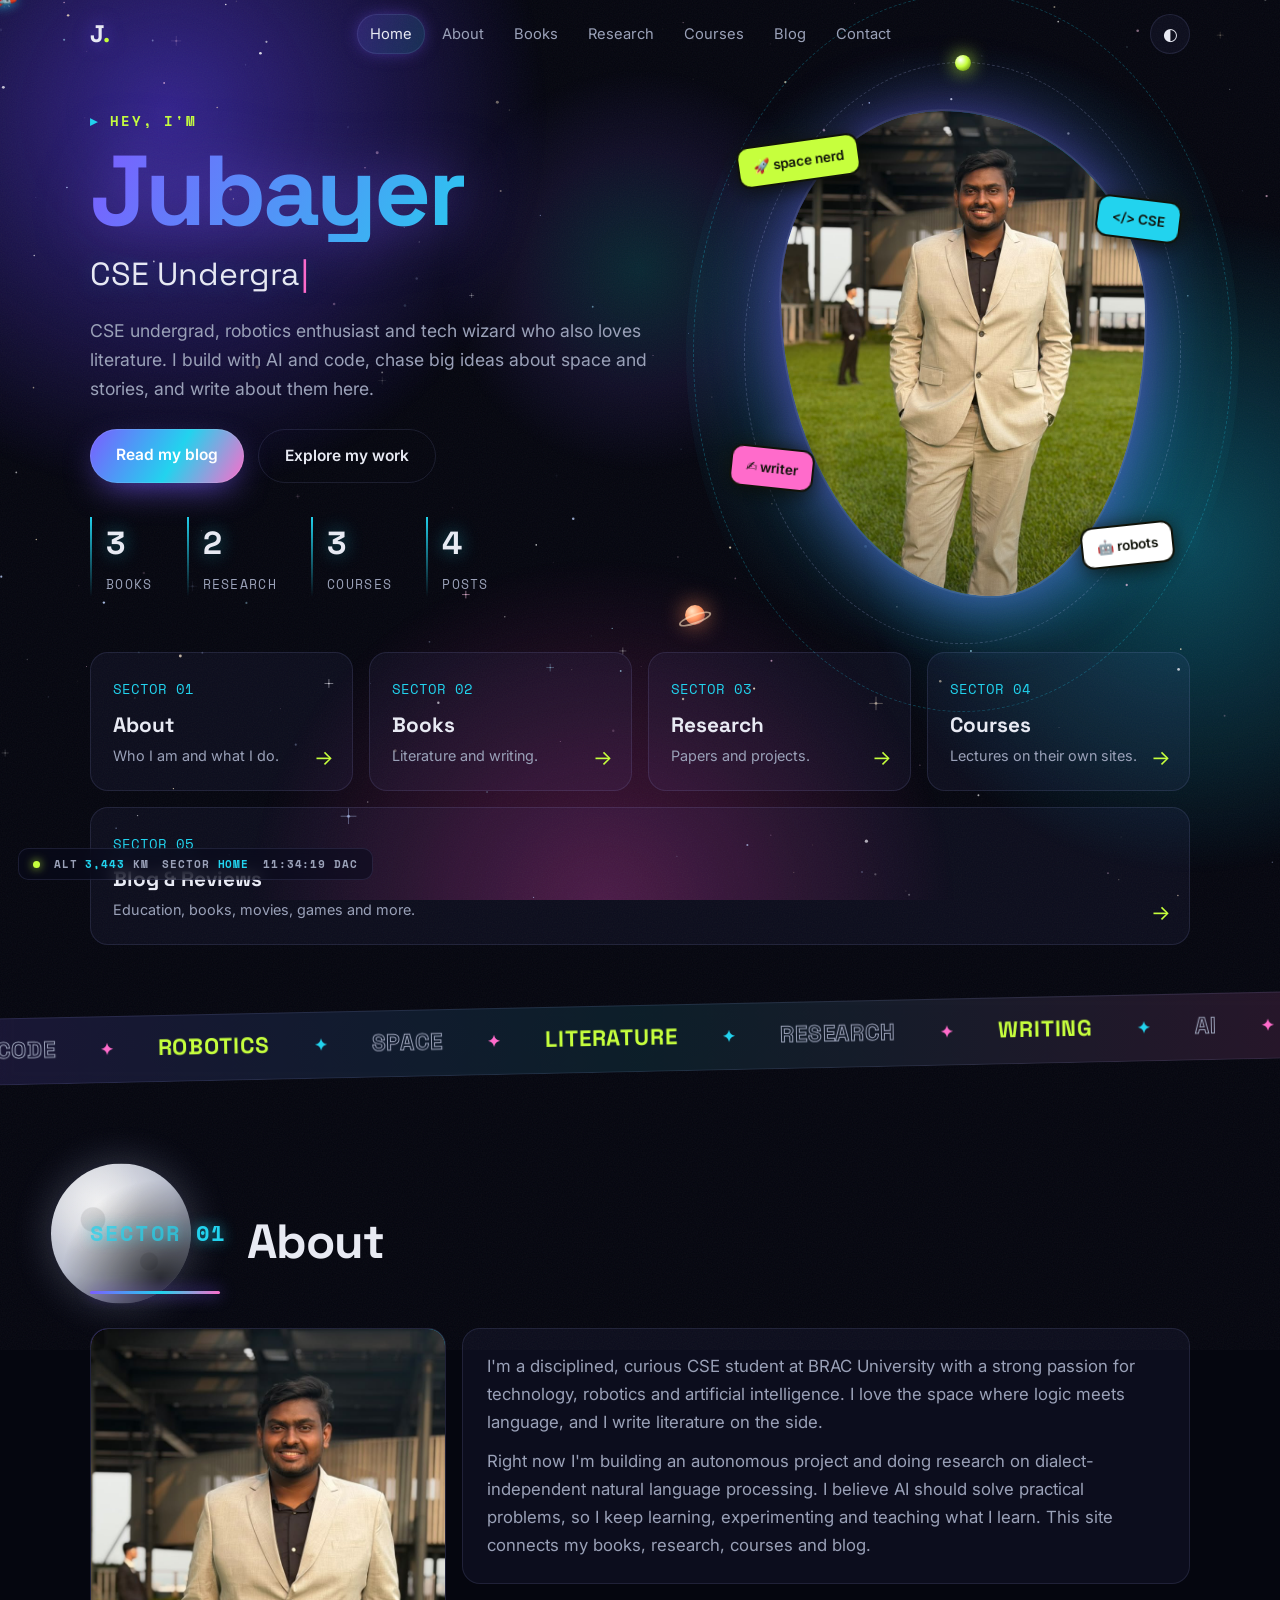
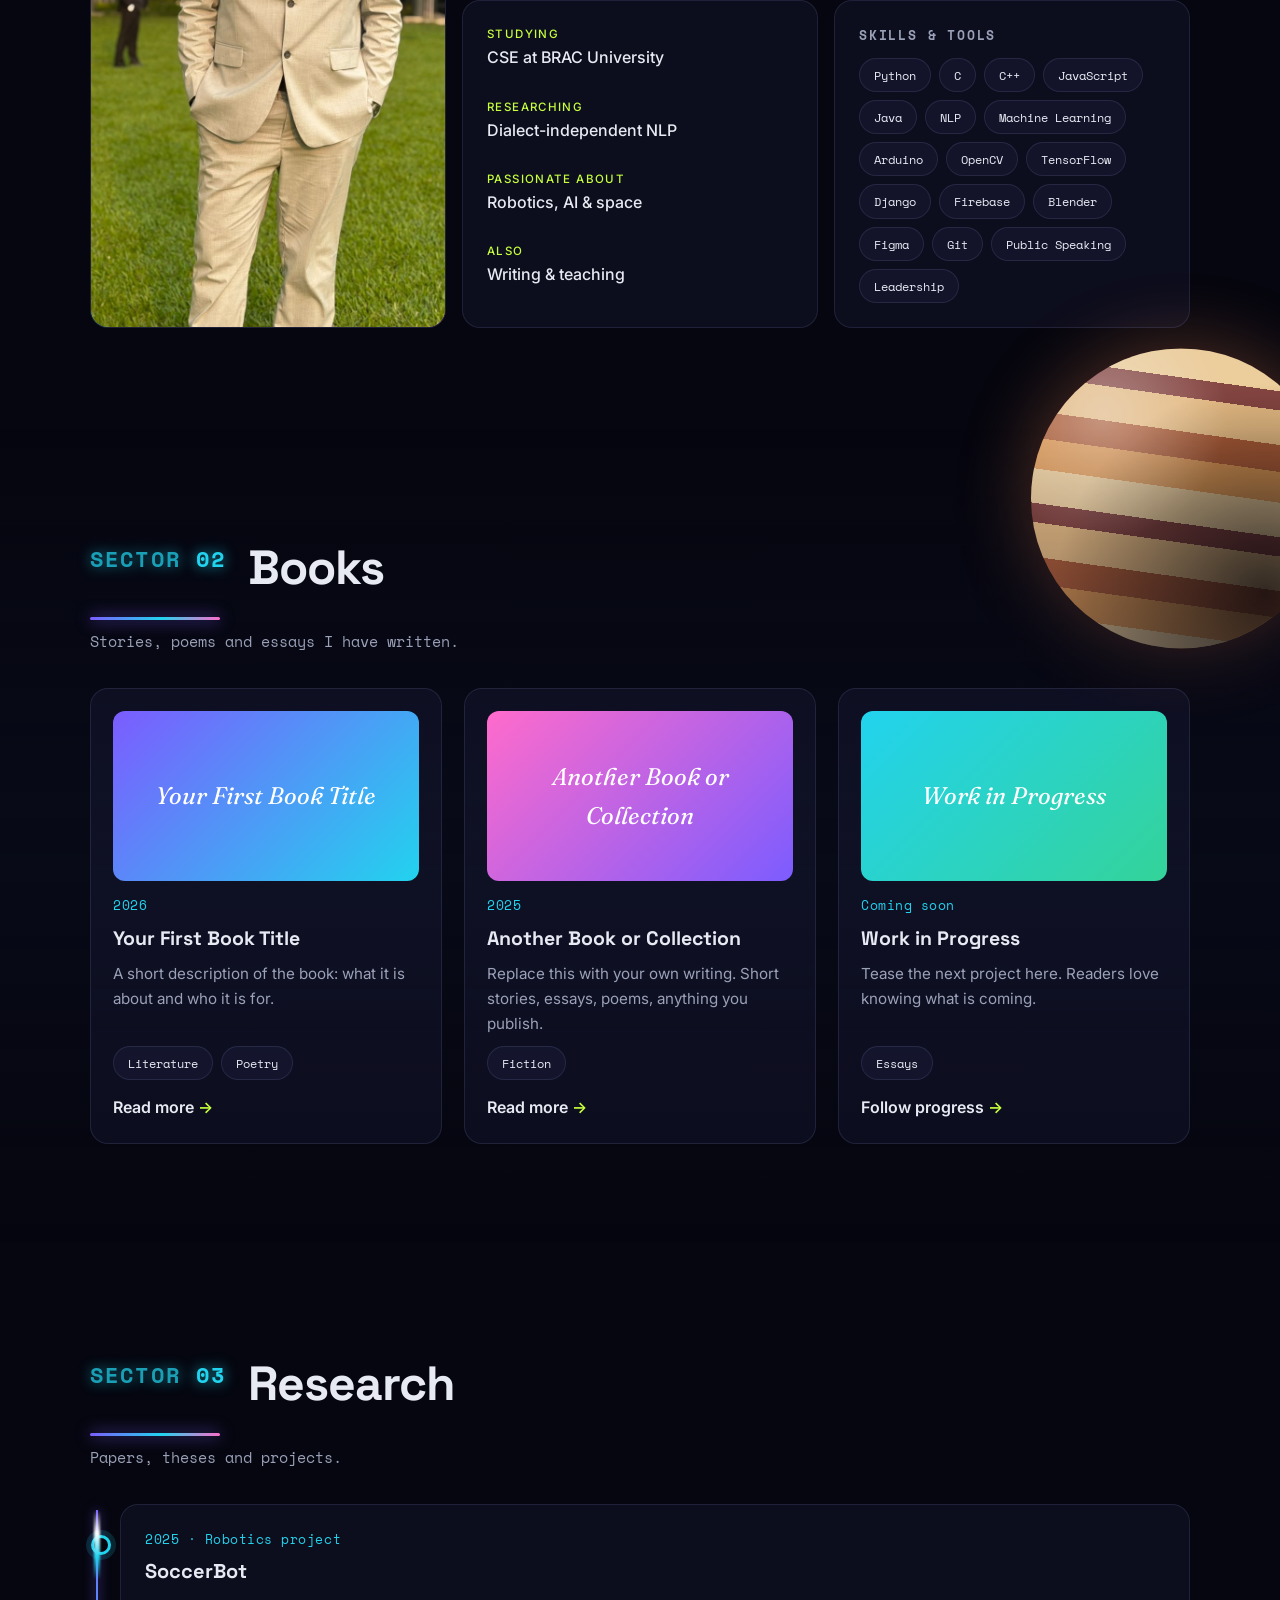
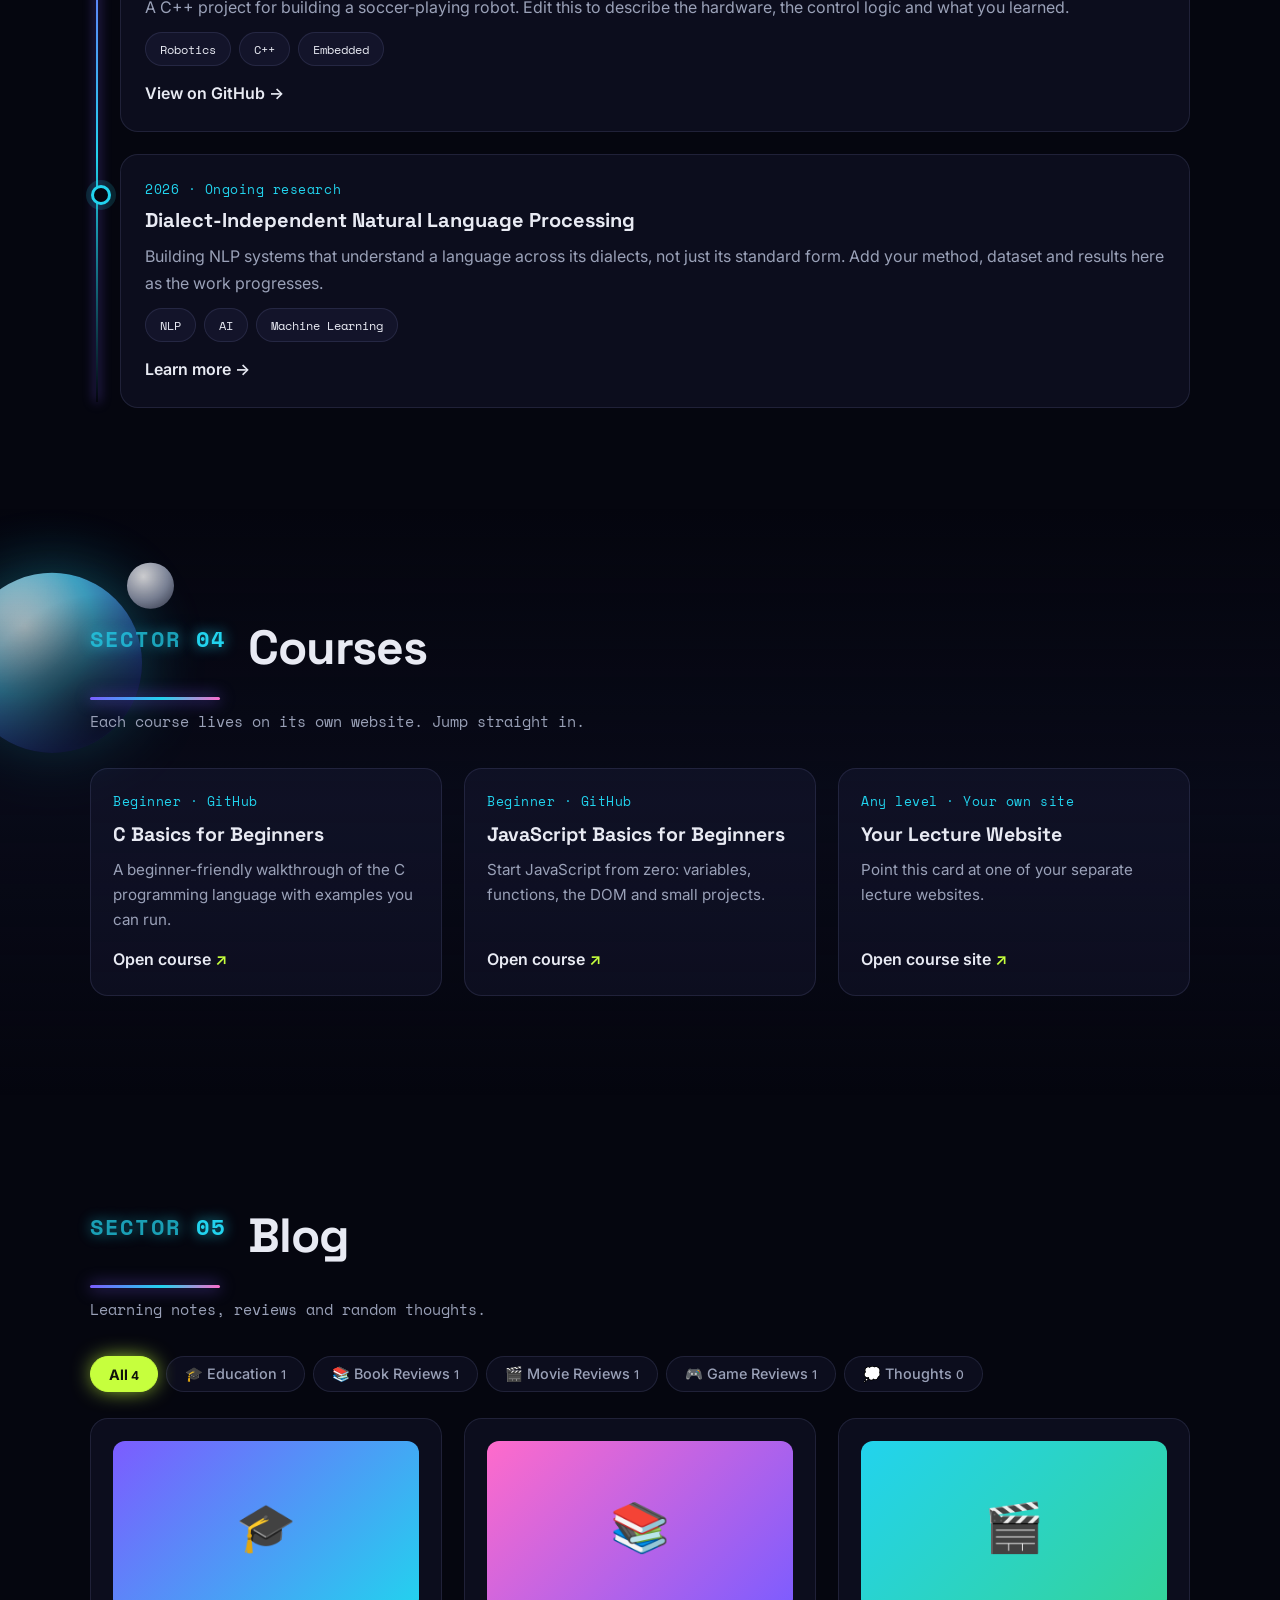
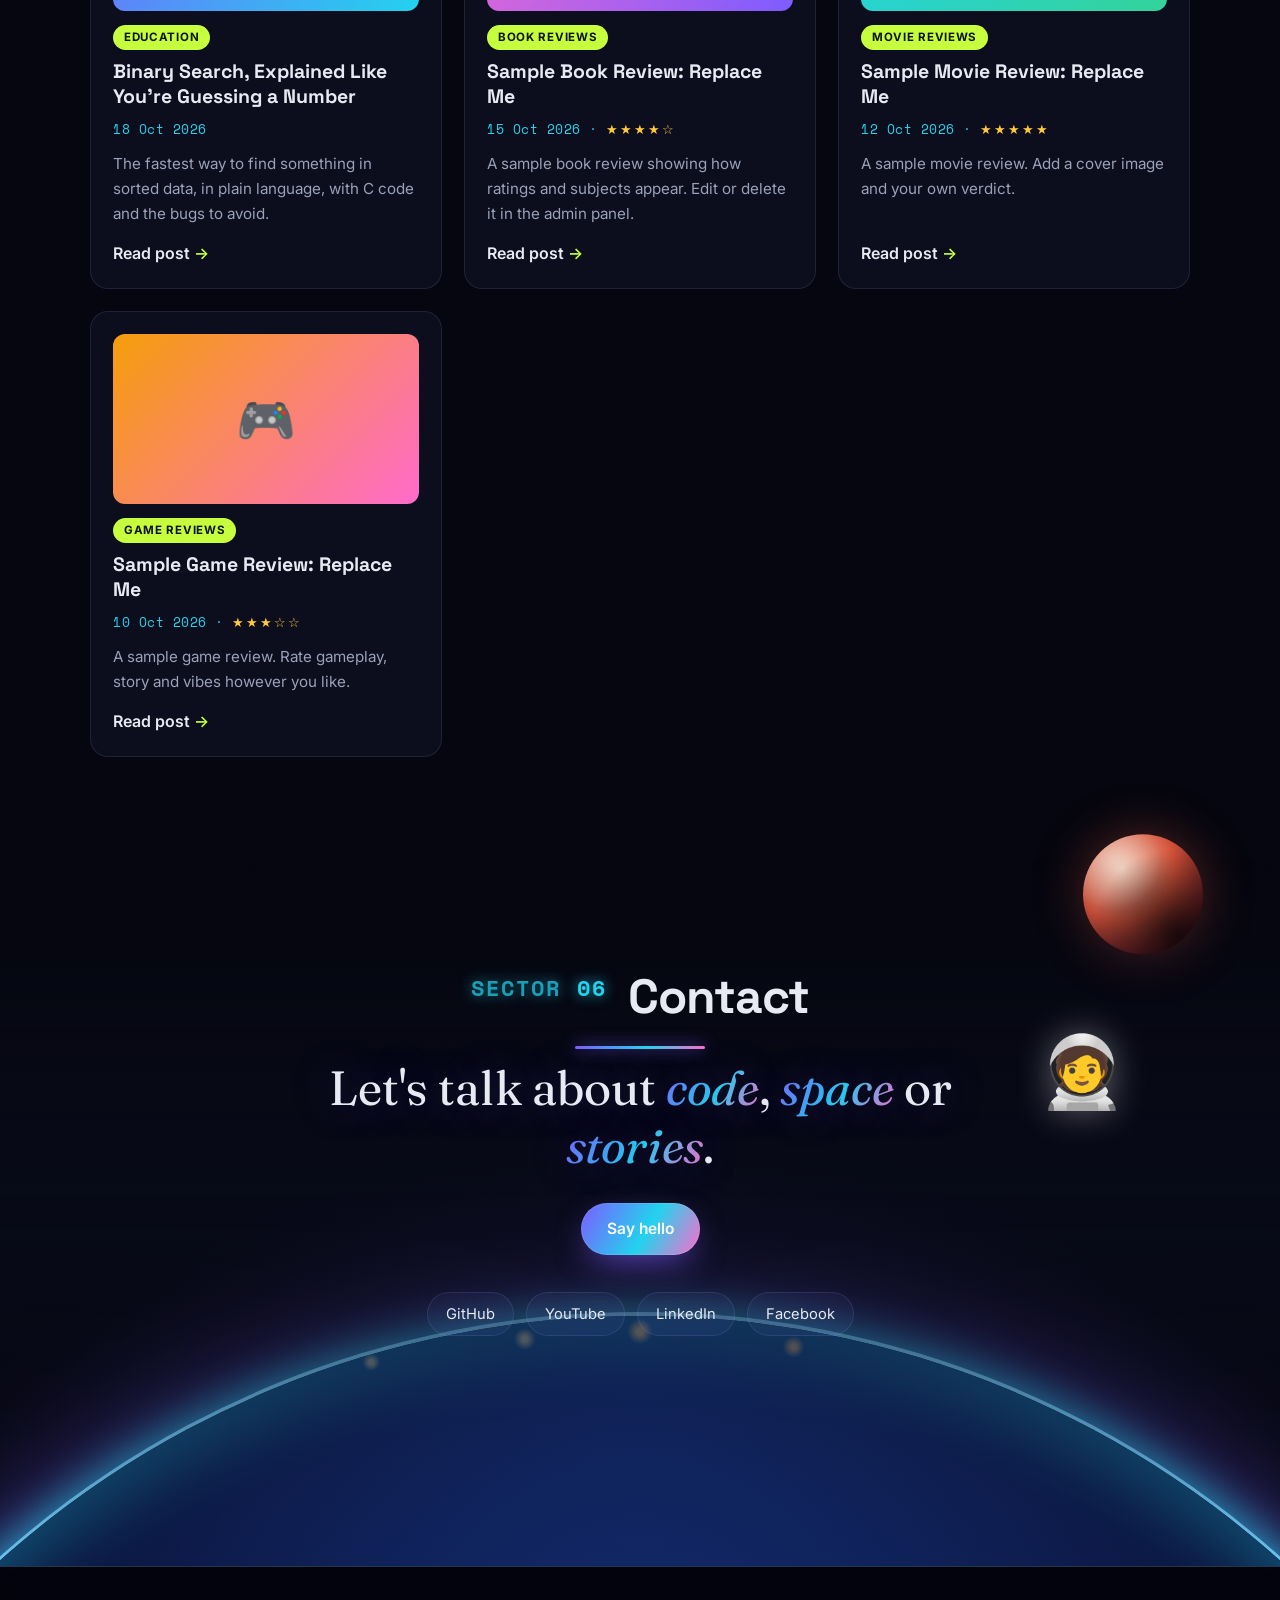
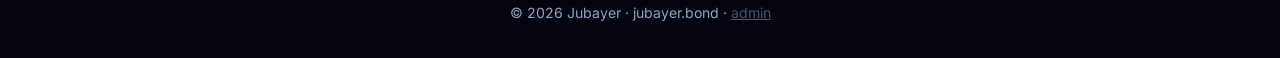
==== index.html @ f1ee96b0 "Add files via upload" ====
<!doctype html>
<html lang="en">
<head>
  <meta charset="utf-8" />
  <meta name="viewport" content="width=device-width, initial-scale=1" />
  <title>Jubayer — CSE Student, Writer & Space Dreamer</title>
  <meta name="description" content="Portfolio of Jubayer — CSE student, robotics tinkerer and writer. Books, research, courses and a blog." />
  <link rel="canonical" href="https://jubayer.bond/" />
  <link rel="icon" href="favicon.svg" type="image/svg+xml" />
  <meta property="og:type" content="website" />
  <meta property="og:url" content="https://jubayer.bond/" />
  <meta property="og:title" content="Jubayer — CSE Student, Writer &amp; Space Dreamer" />
  <meta property="og:description" content="Portfolio of Jubayer — CSE student, robotics tinkerer and writer. Books, research, courses and a blog." />
  <meta property="og:image" content="https://jubayer.bond/assets/me.jpg" />
  <meta name="twitter:card" content="summary_large_image" />
  <meta name="theme-color" content="#05060f" />
  <link rel="preconnect" href="https://fonts.googleapis.com" />
  <link rel="preconnect" href="https://fonts.gstatic.com" crossorigin />
  <link href="https://fonts.googleapis.com/css2?family=Inter:wght@400;500;600&family=Space+Grotesk:wght@500;700&family=Fraunces:ital,wght@0,600;1,400&family=Space+Mono:wght@400;700&display=swap" rel="stylesheet" />
  <link rel="stylesheet" href="style.css" />
  <link rel="stylesheet" href="space.css" />
</head>
<body>
  <div class="nebula" aria-hidden="true"><i class="n1"></i><i class="n2"></i><i class="n3"></i></div>
  <canvas id="space" aria-hidden="true"></canvas>
  <canvas id="fx" aria-hidden="true"></canvas>
  <div class="grain" aria-hidden="true"></div>
  <div class="glow" id="glow" aria-hidden="true"></div>
  <div class="ring" id="ring" aria-hidden="true"></div>
  <div class="progress" id="progress" aria-hidden="true"></div>

  <header class="nav" id="nav">
    <a class="brand" href="#home" id="brand">J<span>.</span></a>
    <nav id="menu" aria-label="Main">
      <a href="#home" data-link>Home</a>
      <a href="#about" data-link>About</a>
      <a href="#books" data-link>Books</a>
      <a href="#research" data-link>Research</a>
      <a href="#courses" data-link>Courses</a>
      <a href="#blog" data-link>Blog</a>
      <a href="#contact" data-link>Contact</a>
    </nav>
    <div class="nav-actions">
      <button id="theme" class="icon-btn mag" aria-label="Toggle theme" title="Toggle theme">◐</button>
      <button id="burger" class="icon-btn burger" aria-label="Open menu" aria-expanded="false">☰</button>
    </div>
  </header>

  <main>
    <!-- HOME -->
    <section id="home" class="hero">
      <div class="wrap hero-grid">
        <div class="hero-text">
          <p class="eyebrow reveal">hey, I'm</p>
          <h1 class="reveal"><span id="heroName" class="grad" data-scr>Jubayer</span></h1>
          <p class="role reveal"><span id="typed"></span><span class="caret">|</span></p>
          <p class="lead reveal" id="heroIntro"></p>
          <div class="cta reveal">
            <a class="btn primary mag" href="#blog">Read my blog</a>
            <a class="btn ghost mag" href="#books">Explore my work</a>
          </div>
          <div class="stats reveal" id="stats"></div>
        </div>
        <div class="hero-art reveal" id="heroArt">
          <div class="portrait" id="portrait"></div>
          <i class="orbit o1"><i></i></i>
          <i class="orbit o2"><i></i></i>
          <span class="sticker s1" data-depth="26">🚀 space nerd</span>
          <span class="sticker s2" data-depth="-18">&lt;/&gt; CSE</span>
          <span class="sticker s3" data-depth="32">✍️ writer</span>
          <span class="sticker s4" data-depth="-24">🤖 robots</span>
        </div>
      </div>
      <div class="wrap explore">
        <a class="tile reveal" href="#about"><span class="tile-ic">01</span><h3 data-scr>About</h3><p>Who I am and what I do.</p><i>→</i></a>
        <a class="tile reveal" href="#books"><span class="tile-ic">02</span><h3 data-scr>Books</h3><p>Literature and writing.</p><i>→</i></a>
        <a class="tile reveal" href="#research"><span class="tile-ic">03</span><h3 data-scr>Research</h3><p>Papers and projects.</p><i>→</i></a>
        <a class="tile reveal" href="#courses"><span class="tile-ic">04</span><h3 data-scr>Courses</h3><p>Lectures on their own sites.</p><i>→</i></a>
        <a class="tile reveal wide" href="#blog"><span class="tile-ic">05</span><h3 data-scr>Blog &amp; Reviews</h3><p>Education, books, movies, games and more.</p><i>→</i></a>
      </div>
    </section>

    <div class="ticker" aria-hidden="true"><div class="track" id="track"></div></div>

    <!-- ABOUT -->
    <section id="about" class="section">
      <div class="wrap">
        <h2 class="title reveal"><span>01</span> <b data-scr>About</b></h2>
        <div class="bento">
          <div class="b-photo reveal"><div class="avatar" id="avatar"></div></div>
          <div class="b-bio reveal" id="aboutText"></div>
          <ul class="b-facts reveal" id="facts"></ul>
          <div class="b-skills reveal">
            <h4 class="sub">Skills &amp; tools</h4>
            <div class="chips" id="skills"></div>
          </div>
        </div>
      </div>
    </section>

    <!-- BOOKS -->
    <section id="books" class="section alt">
      <div class="wrap">
        <h2 class="title reveal"><span>02</span> <b data-scr>Books</b></h2>
        <p class="section-lead reveal">Stories, poems and essays I have written.</p>
        <div class="cards" id="booksGrid"></div>
      </div>
    </section>

    <!-- RESEARCH -->
    <section id="research" class="section">
      <div class="wrap">
        <h2 class="title reveal"><span>03</span> <b data-scr>Research</b></h2>
        <p class="section-lead reveal">Papers, theses and projects.</p>
        <div class="timeline" id="researchList"></div>
      </div>
    </section>

    <!-- COURSES -->
    <section id="courses" class="section alt">
      <div class="wrap">
        <h2 class="title reveal"><span>04</span> <b data-scr>Courses</b></h2>
        <p class="section-lead reveal">Each course lives on its own website. Jump straight in.</p>
        <div class="cards" id="coursesGrid"></div>
      </div>
    </section>

    <!-- BLOG -->
    <section id="blog" class="section">
      <div class="wrap">
        <h2 class="title reveal"><span>05</span> <b data-scr>Blog</b></h2>
        <p class="section-lead reveal">Learning notes, reviews and random thoughts.</p>
        <div class="filters reveal" id="filters" role="tablist" aria-label="Blog categories"></div>
        <div class="cards" id="postsGrid"></div>
        <p class="empty" id="postsEmpty" hidden>No posts here yet. Check back soon.</p>
      </div>
    </section>

    <!-- CONTACT -->
    <section id="contact" class="section alt">
      <div class="wrap contact">
        <h2 class="title reveal"><span>06</span> <b data-scr>Contact</b></h2>
        <p class="big reveal">Let's talk about <em>code</em>, <em>space</em> or <em>stories</em>.</p>
        <a class="btn primary mag reveal" id="mailBtn" href="#">Say hello</a>
        <div class="socials reveal" id="socials"></div>
      </div>
    </section>
  </main>

  <footer class="footer">
    <div class="wrap"><span id="year"></span> <span id="footName"></span> · jubayer.bond · <a href="admin.html" class="adm">admin</a></div>
  </footer>

  <!-- Blog post reader -->
  <div class="reader" id="reader" hidden>
    <div class="reader-bar">
      <button class="btn ghost small" id="readerClose">← Back to blog</button>
      <button class="btn ghost small" id="readerShare">Copy link</button>
    </div>
    <article class="reader-body" id="readerBody"></article>
  </div>

  <div class="hud" id="hud" aria-hidden="true">
    <span>ALT <b id="hudAlt">0</b> km</span>
    <span>SECTOR <b id="hudSec">HOME</b></span>
    <span id="hudClock">--:--</span>
  </div>

  <button id="toTop" class="to-top mag" aria-label="Back to top">↑</button>

  <script src="md.js"></script>
  <script src="content.js"></script>
  <script src="script.js"></script>
  <script src="space.js"></script>
</body>
</html>
---- style.css ----
:root{
  --bg:#0b0d14; --bg2:#0f1220; --card:rgba(255,255,255,.04); --line:rgba(255,255,255,.09);
  --text:#e8eaf3; --muted:#9aa1b8; --a:#7c5cff; --b:#22d3ee; --c:#ff6bcb; --lime:#c6ff3d;
  --grad:linear-gradient(120deg,var(--a),var(--b) 55%,var(--c));
  --radius:18px; --shadow:0 20px 50px -20px rgba(0,0,0,.6);
}
:root[data-theme="light"]{
  --bg:#f6f7fb; --bg2:#eceef7; --card:rgba(255,255,255,.75); --line:rgba(20,25,50,.1);
  --text:#161a2e; --muted:#586080; --lime:#7ab800; --shadow:0 20px 40px -22px rgba(30,40,90,.35);
}
*{box-sizing:border-box;margin:0;padding:0}
html{scroll-behavior:smooth;scroll-padding-top:70px}
body{background:var(--bg);color:var(--text);font-family:Inter,system-ui,sans-serif;line-height:1.65;overflow-x:hidden;transition:background .4s,color .4s}
body.lock{overflow:hidden}
a{color:inherit;text-decoration:none}
img{max-width:100%}
.wrap{width:min(1100px,92%);margin:0 auto}
#bg{position:fixed;inset:0;z-index:-3;width:100%;height:100%}
.grain{position:fixed;inset:-50%;z-index:-1;pointer-events:none;opacity:.07;animation:grain 1.2s steps(6) infinite;
  background-image:url("data:image/svg+xml;utf8,<svg xmlns='http://www.w3.org/2000/svg' width='160' height='160'><filter id='n'><feTurbulence type='fractalNoise' baseFrequency='.8' numOctaves='2' stitchTiles='stitch'/></filter><rect width='100%' height='100%' filter='url(%23n)'/></svg>")}
@keyframes grain{0%{transform:translate(0,0)}20%{transform:translate(-3%,2%)}40%{transform:translate(2%,-3%)}60%{transform:translate(-2%,-2%)}80%{transform:translate(3%,3%)}100%{transform:translate(0,0)}}
.glow{position:fixed;width:420px;height:420px;border-radius:50%;pointer-events:none;z-index:-2;
  background:radial-gradient(circle,rgba(124,92,255,.22),transparent 65%);transform:translate(-50%,-50%);left:50%;top:30%}
.ring{position:fixed;width:34px;height:34px;border:1.5px solid var(--lime);border-radius:50%;pointer-events:none;z-index:200;
  transform:translate(-50%,-50%);transition:width .25s,height .25s,background .25s,opacity .3s;opacity:0;mix-blend-mode:difference}
.ring.on{opacity:1}.ring.big{width:64px;height:64px;background:rgba(198,255,61,.15)}
.progress{position:fixed;top:0;left:0;height:3px;width:0;background:var(--grad);z-index:100}

/* nav */
.nav{position:fixed;top:0;left:0;right:0;z-index:50;display:flex;align-items:center;justify-content:space-between;
  padding:14px max(4%,calc((100% - 1100px)/2));transition:background .3s,backdrop-filter .3s,border-color .3s;border-bottom:1px solid transparent}
.nav.scrolled{background:color-mix(in srgb,var(--bg) 75%,transparent);backdrop-filter:blur(14px);border-color:var(--line)}
.brand{font-family:"Space Grotesk",sans-serif;font-weight:700;font-size:1.5rem}
.brand span{color:var(--lime)}
#menu{display:flex;gap:4px}
#menu a{padding:8px 13px;border-radius:999px;color:var(--muted);font-size:.92rem;transition:.25s}
#menu a:hover,#menu a.active{color:var(--text);background:var(--card)}
#menu a.active{box-shadow:inset 0 0 0 1px var(--line)}
.nav-actions{display:flex;gap:8px}
.icon-btn{width:40px;height:40px;border-radius:50%;border:1px solid var(--line);background:var(--card);color:var(--text);cursor:pointer;font-size:1.05rem;transition:border-color .25s}
.icon-btn:hover{border-color:var(--a)}
.burger{display:none}

/* hero */
.hero{min-height:100vh;display:flex;flex-direction:column;justify-content:center;padding:110px 0 50px;position:relative}
.hero-grid{display:grid;grid-template-columns:1.15fr .85fr;gap:30px;align-items:center}
.eyebrow{color:var(--lime);font-weight:600;letter-spacing:.14em;text-transform:uppercase;font-size:.85rem}
h1{font-family:"Space Grotesk",sans-serif;font-size:clamp(3rem,9vw,6.2rem);line-height:1.02;letter-spacing:-.03em;margin:8px 0 6px;word-break:break-word}
.grad{background:var(--grad);background-size:200% 200%;-webkit-background-clip:text;background-clip:text;color:transparent;animation:flow 6s ease infinite;display:inline-block}
@keyframes flow{0%,100%{background-position:0 50%}50%{background-position:100% 50%}}
.role{font-family:"Space Grotesk",sans-serif;font-size:clamp(1.3rem,3.2vw,2rem);min-height:2.4rem}
.caret{color:var(--c);animation:blink 1s steps(2) infinite;margin-left:2px}
@keyframes blink{50%{opacity:0}}
.lead{max-width:560px;color:var(--muted);font-size:1.1rem;margin:16px 0 26px}
.cta{display:flex;gap:14px;flex-wrap:wrap}
.btn{display:inline-block;padding:13px 26px;border-radius:999px;font-weight:600;font-size:.97rem;border:1px solid var(--line);color:var(--text);background:transparent;cursor:pointer;font-family:inherit;transition:background .3s,box-shadow .3s,border-color .3s}
.btn.small{padding:8px 18px;font-size:.88rem}
.btn.primary{background:var(--grad);color:#fff;border:0;box-shadow:0 12px 30px -10px rgba(124,92,255,.7)}
.btn.primary:hover{box-shadow:0 18px 36px -10px rgba(124,92,255,.9)}
.btn.ghost:hover{background:var(--card);border-color:var(--a)}
.mag{will-change:transform}
.stats{display:flex;gap:34px;margin-top:34px;flex-wrap:wrap}
.stat b{display:block;font-family:"Space Grotesk",sans-serif;font-size:2rem}
.stat span{color:var(--muted);font-size:.82rem;text-transform:uppercase;letter-spacing:.1em}

/* portrait + stickers */
.hero-art{position:relative;justify-self:center;width:min(380px,80%)}
.portrait{aspect-ratio:3/4;border-radius:44% 56% 42% 58%/38% 42% 58% 62%;overflow:hidden;background:var(--grad);display:grid;place-items:center;
  font-family:"Fraunces",serif;font-size:7rem;color:#fff;animation:morph 10s ease-in-out infinite;box-shadow:0 40px 80px -30px rgba(124,92,255,.65);position:relative}
.portrait::after{content:"";position:absolute;inset:0;background:linear-gradient(180deg,transparent 60%,rgba(11,13,20,.35))}
.portrait img{width:100%;height:100%;object-fit:cover;object-position:50% 20%}
.hero-art::before{content:"";position:absolute;inset:-14px;border-radius:44% 56% 42% 58%/38% 42% 58% 62%;border:2px dashed var(--lime);opacity:.5;animation:spin 30s linear infinite}
@keyframes spin{to{transform:rotate(360deg)}}
@keyframes morph{50%{border-radius:58% 42% 56% 44%/52% 58% 42% 48%}}
.sticker{position:absolute;padding:8px 14px;border-radius:12px;font-weight:600;font-size:.85rem;background:var(--lime);color:#10130a;box-shadow:0 10px 24px -8px rgba(0,0,0,.5);
  white-space:nowrap;will-change:transform;animation:bobS 4s ease-in-out infinite;border:2px solid #10130a}
.s1{top:6%;left:-12%;rotate:-8deg}.s2{top:18%;right:-10%;rotate:7deg;background:var(--b);animation-delay:-1s}
.s3{bottom:22%;left:-14%;rotate:6deg;background:var(--c);animation-delay:-2s}.s4{bottom:6%;right:-8%;rotate:-6deg;background:#fff;animation-delay:-3s}
@keyframes bobS{50%{translate:0 -10px}}

.explore{display:grid;grid-template-columns:repeat(4,1fr);gap:16px;margin-top:56px}
.tile.wide{grid-column:1/-1}
.tile{position:relative;padding:22px;border-radius:var(--radius);background:var(--card);border:1px solid var(--line);transition:.35s;overflow:hidden}
.tile:hover{transform:translateY(-6px);border-color:var(--a);box-shadow:var(--shadow)}
.tile-ic{font-family:"Space Grotesk",sans-serif;color:var(--b);font-size:.85rem}
.tile h3{font-family:"Space Grotesk",sans-serif;font-size:1.3rem;margin:6px 0 2px}
.tile p{color:var(--muted);font-size:.9rem}
.tile i{position:absolute;right:18px;bottom:14px;font-style:normal;font-size:1.3rem;transition:.3s;color:var(--lime)}
.tile:hover i{transform:translateX(6px)}

/* ticker */
.ticker{overflow:hidden;border-block:1px solid var(--line);background:color-mix(in srgb,var(--bg2) 60%,transparent);padding:14px 0;rotate:-1.2deg;margin:10px -2% 30px}
.track{display:flex;gap:0;width:max-content;animation:marq 32s linear infinite}
.ticker:hover .track{animation-play-state:paused}
.track span{font-family:"Space Grotesk",sans-serif;font-size:1.4rem;font-weight:700;text-transform:uppercase;letter-spacing:.04em;padding:0 22px;white-space:nowrap;color:transparent;-webkit-text-stroke:1px var(--muted)}
.track span:nth-child(even){color:var(--lime);-webkit-text-stroke:0}
@keyframes marq{to{transform:translateX(-50%)}}

/* sections */
.section{padding:100px 0}
.section.alt{background:linear-gradient(180deg,transparent,color-mix(in srgb,var(--bg2) 70%,transparent),transparent)}
.title{font-family:"Space Grotesk",sans-serif;font-size:clamp(2rem,5vw,3rem);letter-spacing:-.02em;margin-bottom:10px}
.title b{font-weight:700}
.title span{color:var(--lime);font-size:.45em;vertical-align:super;margin-right:10px;letter-spacing:.1em}
.section-lead{color:var(--muted);margin-bottom:34px;font-size:1.05rem}
.sub{margin:0 0 12px;font-family:"Space Grotesk",sans-serif;color:var(--muted);text-transform:uppercase;font-size:.8rem;letter-spacing:.14em}
.empty{color:var(--muted);text-align:center;padding:40px 0}

/* about bento */
.bento{display:grid;grid-template-columns:repeat(6,1fr);gap:16px;margin-top:34px}
.bento>*{border-radius:var(--radius);background:var(--card);border:1px solid var(--line);padding:24px;transition:.3s}
.bento>*:hover{border-color:var(--a)}
.b-photo{grid-column:span 2;grid-row:span 2;padding:0!important;overflow:hidden;min-height:340px}
.avatar{width:100%;height:100%;min-height:340px;background:var(--grad);display:grid;place-items:center;font-family:"Fraunces",serif;font-size:6rem;color:#fff}
.avatar img{width:100%;height:100%;object-fit:cover;object-position:50% 20%;transition:transform .8s}
.b-photo:hover .avatar img{transform:scale(1.06)}
.b-bio{grid-column:span 4}
.b-bio p{color:var(--muted);margin-bottom:12px;font-size:1.05rem}.b-bio p:last-child{margin:0}
.b-facts{grid-column:span 2;list-style:none;display:grid;gap:12px}
.b-facts li{font-weight:500}
.b-facts small{display:block;color:var(--lime);font-size:.72rem;text-transform:uppercase;letter-spacing:.12em}
.b-skills{grid-column:span 2}
.chips{display:flex;flex-wrap:wrap;gap:8px}
.chip{padding:6px 14px;border-radius:999px;font-size:.84rem;border:1px solid var(--line);background:var(--card);transition:.25s}
.chip:hover{border-color:var(--b);color:var(--b);transform:translateY(-2px) rotate(-2deg)}

/* cards */
.cards{display:grid;grid-template-columns:repeat(auto-fill,minmax(300px,1fr));gap:22px}
.card{position:relative;padding:22px;border-radius:var(--radius);background:var(--card);border:1px solid var(--line);display:flex;flex-direction:column;gap:10px;
  transition:transform .25s ease,border-color .3s,box-shadow .3s;transform-style:preserve-3d;overflow:hidden}
.card::before{content:"";position:absolute;inset:0;background:radial-gradient(260px circle at var(--mx,50%) var(--my,0%),rgba(124,92,255,.18),transparent 60%);opacity:0;transition:.3s;pointer-events:none}
.card:hover::before{opacity:1}
.card:hover{border-color:var(--a);box-shadow:var(--shadow)}
.card>*{position:relative}
.cover{height:170px;border-radius:12px;display:grid;place-items:center;font-family:"Fraunces",serif;font-style:italic;font-size:1.5rem;color:#fff;padding:14px;text-align:center;margin-bottom:4px;overflow:hidden;background-size:cover;background-position:center}
.cover img{width:100%;height:100%;object-fit:cover;border-radius:12px}
.card h3{font-family:"Space Grotesk",sans-serif;font-size:1.22rem;line-height:1.25}
.meta{color:var(--b);font-size:.82rem;font-weight:500;letter-spacing:.04em}
.card p{color:var(--muted);font-size:.95rem;flex:1}
.card .link{font-weight:600;color:var(--text);margin-top:4px}
.card .link span{display:inline-block;transition:.3s;color:var(--lime)}
.card:hover .link span{transform:translateX(6px)}
.badge{display:inline-block;padding:3px 11px;border-radius:999px;background:var(--lime);color:#10130a;font-size:.72rem;font-weight:700;letter-spacing:.06em;text-transform:uppercase;align-self:flex-start}
.stars{color:#ffc83d;letter-spacing:2px}

/* filters */
.filters{display:flex;gap:8px;flex-wrap:wrap;margin-bottom:26px}
.pill{padding:8px 18px;border-radius:999px;border:1px solid var(--line);background:var(--card);color:var(--muted);cursor:pointer;font:500 .9rem Inter,sans-serif;transition:.25s}
.pill:hover{color:var(--text);border-color:var(--a)}
.pill.on{background:var(--lime);color:#10130a;border-color:var(--lime);font-weight:700}

/* timeline */
.timeline{position:relative;padding-left:30px;display:grid;gap:22px}
.timeline::before{content:"";position:absolute;left:6px;top:6px;bottom:6px;width:2px;background:linear-gradient(var(--a),var(--b),transparent)}
.t-item{position:relative;padding:24px;border-radius:var(--radius);background:var(--card);border:1px solid var(--line);transition:.3s;display:grid;grid-template-columns:1fr;gap:4px}
.t-item.has-img{grid-template-columns:200px 1fr;gap:6px 22px}
.t-item.has-img .t-img{grid-row:1/span 5}
.t-img{border-radius:12px;overflow:hidden;min-height:140px}.t-img img{width:100%;height:100%;object-fit:cover}
.t-item::before{content:"";position:absolute;left:-30px;top:30px;width:14px;height:14px;border-radius:50%;background:var(--bg);border:3px solid var(--b);box-shadow:0 0 0 5px rgba(34,211,238,.15)}
.t-item:hover{border-color:var(--a);transform:translateX(6px)}
.t-item h3{font-family:"Space Grotesk",sans-serif;font-size:1.25rem}
.t-item p{color:var(--muted);margin:2px 0 8px}
.t-item .link{display:inline-block;margin-top:10px;font-weight:600}

/* contact */
.contact{text-align:center}
.big{font-family:"Fraunces",serif;font-size:clamp(1.6rem,4.5vw,3rem);line-height:1.2;max-width:760px;margin:10px auto 28px}
.big em{background:var(--grad);-webkit-background-clip:text;background-clip:text;color:transparent}
.socials{display:flex;gap:12px;justify-content:center;flex-wrap:wrap;margin-top:30px}
.socials a{padding:9px 18px;border-radius:999px;border:1px solid var(--line);background:var(--card);transition:.25s;font-size:.92rem}
.socials a:hover{border-color:var(--c);color:var(--c);transform:translateY(-3px) rotate(-2deg)}
.footer{padding:34px 0;text-align:center;color:var(--muted);font-size:.88rem;border-top:1px solid var(--line)}
.adm{opacity:.5;text-decoration:underline}.adm:hover{opacity:1}
.to-top{position:fixed;right:20px;bottom:22px;width:44px;height:44px;border-radius:50%;border:0;background:var(--grad);color:#fff;font-size:1.2rem;cursor:pointer;
  opacity:0;pointer-events:none;transition:opacity .3s;z-index:40}
.to-top.show{opacity:1;pointer-events:auto}

/* reader */
.reader{position:fixed;inset:0;z-index:150;background:var(--bg);overflow-y:auto;animation:rin .35s ease}
@keyframes rin{from{opacity:0;transform:translateY(24px)}}
.reader-bar{position:sticky;top:0;display:flex;justify-content:space-between;gap:10px;padding:14px max(4%,calc((100% - 760px)/2));backdrop-filter:blur(14px);background:color-mix(in srgb,var(--bg) 80%,transparent);border-bottom:1px solid var(--line);z-index:2}
.reader-body{width:min(760px,92%);margin:0 auto;padding:36px 0 90px}
.reader-body .r-cover{border-radius:var(--radius);overflow:hidden;margin-bottom:26px;max-height:380px}
.reader-body .r-cover img{width:100%;height:100%;object-fit:cover;display:block}
.reader-body h1{font-size:clamp(1.9rem,5vw,3rem);margin:12px 0 10px;line-height:1.12}
.r-meta{display:flex;flex-wrap:wrap;gap:6px 16px;color:var(--muted);font-size:.9rem;margin-bottom:8px;align-items:center}
.r-subject{font-family:"Fraunces",serif;font-style:italic;font-size:1.15rem;color:var(--c);margin-bottom:6px}
.prose{font-size:1.07rem;margin-top:26px}
.prose>*{margin-bottom:1.1em}
.prose h2,.prose h3,.prose h4{font-family:"Space Grotesk",sans-serif;line-height:1.25;margin-top:1.6em}
.prose h2{font-size:1.6rem}.prose h3{font-size:1.3rem}.prose h4{font-size:1.1rem}
.prose a{color:var(--b);text-decoration:underline}
.prose ul,.prose ol{padding-left:1.4em}.prose li{margin:.3em 0}
.prose blockquote{border-left:4px solid var(--lime);padding:6px 18px;color:var(--muted);font-family:"Fraunces",serif;font-size:1.15rem;background:var(--card);border-radius:0 12px 12px 0}
.prose code{background:var(--card);border:1px solid var(--line);padding:1px 6px;border-radius:6px;font-size:.9em}
.prose pre{background:#0a0c12;color:#e8eaf3;border:1px solid var(--line);padding:16px;border-radius:12px;overflow:auto}
.prose pre code{background:none;border:0;padding:0}
.prose img{border-radius:12px;display:block;margin:0 auto}
.prose figure{margin:1.4em 0}.prose figcaption{text-align:center;color:var(--muted);font-size:.85rem;margin-top:6px}
.prose hr{border:0;border-top:1px solid var(--line)}

/* reveal */
.reveal{opacity:0;transform:translateY(28px);transition:opacity .8s ease,transform .8s cubic-bezier(.2,.7,.2,1);transition-delay:var(--d,0s)}
.reveal.in{opacity:1;transform:none}

@media (max-width:980px){#menu a{padding:8px 10px;font-size:.86rem}}
@media (max-width:860px){
  .hero-grid{grid-template-columns:1fr}
  .hero-art{order:-1;width:min(260px,70%);margin-top:10px}
  .explore{grid-template-columns:repeat(2,1fr)}
  .bento{grid-template-columns:1fr 1fr}
  .b-photo{grid-column:span 2;grid-row:auto;min-height:300px}.avatar{min-height:300px}
  .b-bio{grid-column:span 2}.b-facts,.b-skills{grid-column:span 2}
  .t-item.has-img{grid-template-columns:1fr}.t-item.has-img .t-img{grid-row:auto}
  .burger{display:block}
  #menu{position:fixed;top:64px;left:4%;right:4%;flex-direction:column;background:var(--bg2);border:1px solid var(--line);border-radius:18px;padding:12px;
    opacity:0;transform:translateY(-10px);pointer-events:none;transition:.3s}
  #menu.open{opacity:1;transform:none;pointer-events:auto}
  #menu a{padding:12px 16px;font-size:.95rem}
  .sticker{font-size:.72rem;padding:5px 9px}
}
@media (max-width:480px){.explore{grid-template-columns:1fr}}
@media (pointer:coarse){.ring{display:none}}
@media (prefers-reduced-motion:reduce){*{animation:none!important;transition:none!important}.reveal{opacity:1;transform:none}html{scroll-behavior:auto}}
---- space.css ----
/* ==========================================================
   SPACE THEME — layered on top of style.css
   Starfield + effects are drawn by space.js
   ========================================================== */
@property --ang{syntax:"<angle>";inherits:false;initial-value:0deg}

:root{
  --bg:#05060f; --bg2:#0a0c1c; --card:rgba(130,140,255,.06); --line:rgba(170,180,255,.12);
  --mono:"Space Mono",ui-monospace,Menlo,monospace;
}
:root[data-theme="light"]{
  --bg:#eef0fb; --bg2:#e2e6f6; --card:rgba(255,255,255,.7); --line:rgba(30,40,100,.12);
}

/* ---------- background layers ---------- */
#space{position:fixed;inset:0;z-index:-3;width:100%;height:100%;pointer-events:none}
#fx{position:fixed;inset:0;z-index:190;width:100%;height:100%;pointer-events:none}
.nebula{position:fixed;inset:0;z-index:-4;overflow:hidden;pointer-events:none}
.nebula i{position:absolute;border-radius:50%;opacity:.55;will-change:transform}
.nebula .n1{width:62vw;height:62vw;left:-18vw;top:-22vw;background:radial-gradient(circle,#5b3df5,transparent 68%);animation:drift1 38s ease-in-out infinite alternate}
.nebula .n2{width:54vw;height:54vw;right:-20vw;top:22vh;background:radial-gradient(circle,#0fb6d6,transparent 68%);opacity:.38;animation:drift2 46s ease-in-out infinite alternate}
.nebula .n3{width:58vw;height:58vw;left:18vw;bottom:-30vw;background:radial-gradient(circle,#d4359b,transparent 68%);opacity:.34;animation:drift3 52s ease-in-out infinite alternate}
@keyframes drift1{to{transform:translate(14vw,12vh) scale(1.2)}}
@keyframes drift2{to{transform:translate(-16vw,-10vh) scale(1.15) rotate(40deg)}}
@keyframes drift3{to{transform:translate(-12vw,-14vh) scale(1.25)}}
:root[data-theme="light"] .nebula{opacity:.4}
.glow{background:radial-gradient(circle,rgba(34,211,238,.16),rgba(124,92,255,.1) 40%,transparent 68%)}
.grain{opacity:.05}

/* ---------- rocket progress bar ---------- */
.progress{height:3px;box-shadow:0 0 14px var(--b),0 0 4px var(--a)}
.progress::after{content:"🚀";position:absolute;right:-14px;top:-8px;font-size:17px;line-height:1;transform:rotate(45deg);filter:drop-shadow(0 0 6px rgba(34,211,238,.9))}

/* ---------- nav ---------- */
.brand{text-shadow:0 0 18px rgba(124,92,255,.7);cursor:pointer;user-select:none}
.nav.scrolled{background:color-mix(in srgb,var(--bg) 60%,transparent)}
#menu a.active{background:linear-gradient(120deg,rgba(124,92,255,.22),rgba(34,211,238,.16));box-shadow:inset 0 0 0 1px var(--line),0 0 18px -4px rgba(124,92,255,.6)}

/* ---------- hero ---------- */
.grad{filter:drop-shadow(0 0 28px rgba(124,92,255,.5))}
.eyebrow,.stat span,.meta,.sub,.tile-ic{font-family:var(--mono)}
.eyebrow::before{content:"▸ ";color:var(--b)}
.role{text-shadow:0 0 22px rgba(34,211,238,.25)}
.stat{padding-left:14px;border-left:2px solid;border-image:linear-gradient(var(--b),transparent) 1}
.stat b{text-shadow:0 0 18px rgba(34,211,238,.45)}

.btn{position:relative;overflow:hidden}
.btn::after{content:"";position:absolute;top:0;bottom:0;width:60%;left:-80%;transform:skewX(-20deg);
  background:linear-gradient(90deg,transparent,rgba(255,255,255,.35),transparent);transition:left .7s}
.btn:hover::after{left:130%}
.btn.primary{box-shadow:0 12px 34px -10px rgba(124,92,255,.8),0 0 0 1px rgba(255,255,255,.1) inset}
.btn.primary:hover{box-shadow:0 16px 44px -8px rgba(34,211,238,.7),0 0 0 1px rgba(255,255,255,.2) inset}

/* portrait aura + orbits */
.hero-art::before{inset:-26%;border:0;border-radius:50%;opacity:1;
  background:radial-gradient(circle,rgba(124,92,255,.38),rgba(34,211,238,.12) 45%,transparent 68%);animation:pulse 5s ease-in-out infinite}
@keyframes pulse{50%{transform:scale(1.12);opacity:.7}}
.portrait{box-shadow:0 0 0 2px rgba(255,255,255,.08),0 0 70px -6px rgba(124,92,255,.7),0 40px 80px -30px rgba(34,211,238,.45)}
.orbit{position:absolute;border-radius:50%;pointer-events:none;border:1px dashed rgba(190,200,255,.22)}
.orbit.o1{inset:-10%;animation:spin 22s linear infinite}
.orbit.o2{inset:-24%;border-color:rgba(34,211,238,.26);animation:spin 38s linear infinite reverse}
.orbit i{position:absolute;border-radius:50%}
.orbit.o1 i{top:-8px;left:50%;width:16px;height:16px;margin-left:-8px;
  background:radial-gradient(circle at 35% 30%,#fff,var(--lime) 45%,#3b5a00);box-shadow:0 0 18px var(--lime)}
.orbit.o2 i{bottom:12%;left:-9px;width:20px;height:20px;
  background:radial-gradient(circle at 35% 30%,#ffe3c2,#ff8f5a 50%,#5a1a3a);box-shadow:0 0 22px rgba(255,143,90,.9)}
.orbit.o2 i::after{content:"";position:absolute;left:-7px;right:-7px;top:44%;height:28%;border:2px solid rgba(255,227,194,.6);border-radius:50%;transform:rotate(-20deg)}
.sticker{box-shadow:0 0 22px -4px currentColor,0 10px 24px -8px rgba(0,0,0,.6)}

/* explore tiles + all glass panels get an animated "energy" border on hover */
.tile::after,.card::after,.t-item::after,.bento>*::after{content:"";position:absolute;inset:0;border-radius:inherit;padding:1px;pointer-events:none;
  background:conic-gradient(from var(--ang),transparent 0 62%,var(--b),var(--a),var(--c),transparent);
  -webkit-mask:linear-gradient(#000 0 0) content-box,linear-gradient(#000 0 0);-webkit-mask-composite:xor;mask-composite:exclude;
  opacity:0;transition:opacity .45s;animation:ang 3.6s linear infinite}
.tile:hover::after,.card:hover::after,.t-item:hover::after,.bento>*:hover::after{opacity:1}
@keyframes ang{to{--ang:360deg}}
.bento>*{position:relative;overflow:hidden}
.tile:hover,.card:hover{box-shadow:0 24px 60px -24px rgba(124,92,255,.7),0 0 40px -16px rgba(34,211,238,.5)}
.tile-ic::before{content:"SECTOR "}
.card .cover img,.t-img img{transition:transform .8s cubic-bezier(.2,.7,.2,1),filter .6s}
.card:hover .cover img,.t-item:hover .t-img img{transform:scale(1.08);filter:saturate(1.2) contrast(1.05)}

/* ---------- ticker ---------- */
.ticker{background:linear-gradient(90deg,rgba(124,92,255,.14),rgba(34,211,238,.1),rgba(255,107,203,.12));backdrop-filter:blur(6px)}
.track span::after{content:"✦";display:inline-block;margin-left:44px;font-size:.7em;color:var(--b);-webkit-text-stroke:0;vertical-align:middle;animation:twk 2.4s ease-in-out infinite}
.track span:nth-child(odd)::after{animation-delay:-1.2s;color:var(--c)}
@keyframes twk{50%{opacity:.25;transform:scale(.6) rotate(45deg)}}

/* ---------- sections ---------- */
.section{position:relative;overflow-x:clip}
.title{position:relative}
.title span{font-family:var(--mono);color:var(--b);text-shadow:0 0 14px rgba(34,211,238,.8)}
.title span::before{content:"SECTOR ";opacity:.75}
.title::after{content:"";display:block;height:3px;width:0;margin-top:10px;border-radius:3px;background:var(--grad);box-shadow:0 0 16px var(--a);transition:width 1.1s cubic-bezier(.2,.7,.2,1) .25s}
.title.in::after{width:130px}
.section-lead{font-family:var(--mono);font-size:.92rem}
.chip{font-family:var(--mono);font-size:.76rem}
.chip:hover{box-shadow:0 0 18px -4px var(--b)}
.pill.on{box-shadow:0 0 22px -4px var(--lime)}

/* timeline = fibre-optic line with travelling light */
.timeline::before{background:linear-gradient(var(--a),var(--b),transparent);box-shadow:0 0 12px var(--a)}
.timeline::after{content:"";position:absolute;left:4px;top:6px;width:6px;height:70px;border-radius:6px;
  background:linear-gradient(transparent,#fff,var(--b),transparent);filter:blur(1px);animation:beam 5.5s ease-in infinite}
@keyframes beam{0%{top:0;opacity:0}15%{opacity:1}100%{top:calc(100% - 70px);opacity:0}}
.t-item::before{animation:node 2.8s ease-out infinite}
@keyframes node{0%{box-shadow:0 0 0 0 rgba(34,211,238,.6)}100%{box-shadow:0 0 0 14px rgba(34,211,238,0)}}

/* ---------- planets (injected by space.js) ---------- */
.planet{position:absolute;pointer-events:none;z-index:-1;opacity:.95}
.planet .globe,.planet .ring{position:absolute;display:block}
.planet .globe{inset:0;border-radius:50%}
.planet .ring{left:-48%;right:-48%;top:36%;height:28%;border-radius:50%;border:7px solid var(--rc,rgba(255,225,180,.38));
  box-shadow:0 0 0 12px color-mix(in srgb,var(--rc,rgba(255,225,180,.38)) 40%,transparent);transform:rotate(-16deg)}
.planet .ring.back{clip-path:inset(0 0 50% 0)}
.planet .ring.front{clip-path:inset(50% 0 0 0)}
.planet .globe::after{content:"";position:absolute;inset:0;border-radius:50%;
  background:radial-gradient(circle at 24% 22%,rgba(255,255,255,.38),transparent 38%),radial-gradient(circle at 78% 82%,rgba(0,0,0,.72),transparent 62%)}
.planet.spin .globe{animation:planetspin 60s linear infinite;background-size:200% 100%}
@keyframes planetspin{to{background-position:200% 0}}

.pl-gas{width:min(300px,38vw);aspect-ratio:1;right:-4%;top:6%}
.pl-gas .globe{background:repeating-linear-gradient(8deg,#f9d9a5 0 9%,#e8a15c 9% 17%,#b6633d 17% 24%,#f2c58b 24% 33%,#8d4a46 33% 38%) ,#e8a15c;
  box-shadow:0 0 90px -10px rgba(255,140,80,.45)}
.pl-ice{width:min(180px,26vw);aspect-ratio:1;left:-3%;top:10%}
.pl-ice .globe{background:radial-gradient(circle at 35% 30%,#d9fbff,#4cc9f0 40%,#2b4cb5 75%);box-shadow:0 0 70px -6px rgba(34,211,238,.55)}
.pl-ice::after{content:"";position:absolute;width:26%;aspect-ratio:1;border-radius:50%;left:92%;top:-6%;
  background:radial-gradient(circle at 35% 30%,#fff,#9aa3b8 55%,#3a4054);animation:moon 9s ease-in-out infinite alternate}
@keyframes moon{to{transform:translate(-24px,70px) scale(.8)}}
.pl-red{width:min(120px,18vw);aspect-ratio:1;right:6%;bottom:8%}
.pl-red .globe{background:radial-gradient(circle at 32% 28%,#ffd1b8,#e2583e 45%,#5a1620 80%);box-shadow:0 0 60px -6px rgba(226,88,62,.5)}
.pl-moon{width:min(140px,20vw);aspect-ratio:1;left:4%;top:14%}
.pl-moon .globe{background:radial-gradient(circle at 70% 70%,rgba(0,0,0,.1) 0 6%,transparent 7%),radial-gradient(circle at 30% 40%,rgba(0,0,0,.12) 0 9%,transparent 10%),radial-gradient(circle at 35% 30%,#fff,#c3c8d8 55%,#5b6179);box-shadow:0 0 50px -8px rgba(200,210,255,.4)}

/* contact: planet horizon */
.contact-sec{padding-bottom:230px;overflow:clip}
.contact .title::after{margin-inline:auto}
.horizon{position:absolute;left:50%;bottom:calc(250px - 150vw);width:150vw;height:150vw;border-radius:50%;transform:translateX(-50%);pointer-events:none;z-index:-1;
  background:radial-gradient(circle at 50% 0%,#14307a 0%,#0b1640 30%,#050a22 62%,#02030c 100%);
  box-shadow:0 -4px 0 rgba(120,210,255,.85),0 -10px 40px rgba(34,211,238,.7),0 -40px 120px rgba(124,92,255,.5),inset 0 30px 60px rgba(34,211,238,.3)}
.horizon::after{content:"";position:absolute;inset:0;border-radius:50%;opacity:.6;
  background:radial-gradient(circle at 50% 0.8%,rgba(255,200,120,.9) 0 .15%,transparent .6%),radial-gradient(circle at 44% 1.2%,rgba(255,220,160,.8) 0 .12%,transparent .5%),radial-gradient(circle at 58% 1.6%,rgba(255,190,110,.8) 0 .12%,transparent .5%),radial-gradient(circle at 36% 2.4%,rgba(255,220,160,.7) 0 .1%,transparent .4%),radial-gradient(circle at 66% 2.2%,rgba(255,210,150,.7) 0 .1%,transparent .4%)}
:root[data-theme="light"] .horizon{opacity:.85}
.astro{position:absolute;right:12%;top:22%;font-size:clamp(2.4rem,6vw,4.4rem);pointer-events:none;animation:floatA 14s ease-in-out infinite;filter:drop-shadow(0 0 18px rgba(255,255,255,.35))}
@keyframes floatA{0%,100%{transform:translate(0,0) rotate(-12deg)}50%{transform:translate(-30px,-26px) rotate(14deg)}}
.big{text-shadow:0 0 40px rgba(124,92,255,.35)}
.socials a:hover{box-shadow:0 0 22px -4px var(--c)}
.footer{position:relative;background:rgba(2,3,12,.6);backdrop-filter:blur(8px);border-top-color:rgba(120,210,255,.25)}

/* rocket launched by the contact button */
.rocket{position:fixed;z-index:210;font-size:2.4rem;pointer-events:none;filter:drop-shadow(0 0 14px #ff9a3c);animation:launch 1.5s cubic-bezier(.5,0,.9,.4) forwards}
@keyframes launch{0%{transform:translate(-50%,-50%) rotate(-45deg) scale(.8)}12%{transform:translate(-50%,-50%) translateY(6px) rotate(-45deg) scale(1)}100%{transform:translate(-50%,-150vh) rotate(-45deg) scale(1.3)}}

/* ---------- HUD ---------- */
.hud{position:fixed;left:18px;bottom:20px;z-index:40;display:flex;gap:14px;align-items:center;padding:7px 14px;border-radius:10px;
  font:700 .68rem var(--mono);letter-spacing:.08em;color:var(--muted);text-transform:uppercase;
  background:rgba(8,10,28,.55);border:1px solid var(--line);backdrop-filter:blur(8px);pointer-events:none}
.hud b{color:var(--b);font-weight:700}
.hud::before{content:"";width:7px;height:7px;border-radius:50%;background:var(--lime);box-shadow:0 0 10px var(--lime);animation:blink 1.4s steps(2) infinite}
:root[data-theme="light"] .hud{background:rgba(255,255,255,.7)}

/* ---------- reveal: blur-in instead of plain fade ---------- */
.reveal{filter:blur(8px);transform:translateY(34px) scale(.97);
  transition:opacity .9s ease,transform .9s cubic-bezier(.2,.7,.2,1),filter .9s ease;transition-delay:var(--d,0s)}
.reveal.in{filter:none;transform:none}
.reveal.in.done{transition:transform .3s ease,opacity .3s,filter .3s,border-color .3s,box-shadow .3s;transition-delay:0s}

/* reader */
.reader{background:color-mix(in srgb,var(--bg) 92%,transparent);backdrop-filter:blur(16px)}

/* ---------- responsive / a11y ---------- */
@media (max-width:860px){
  .hud{display:none}
  .pl-gas{right:-14%;opacity:.55}.pl-ice{left:-12%;opacity:.55}.pl-moon,.pl-red{opacity:.5}
  .astro{right:6%;top:14%}
  .orbit.o2{inset:-16%}
}
@media (max-width:480px){.progress::after{display:none}}
@media (prefers-reduced-motion:reduce){
  .reveal{filter:none}
  .title::after{width:130px}
  #fx{display:none}
}
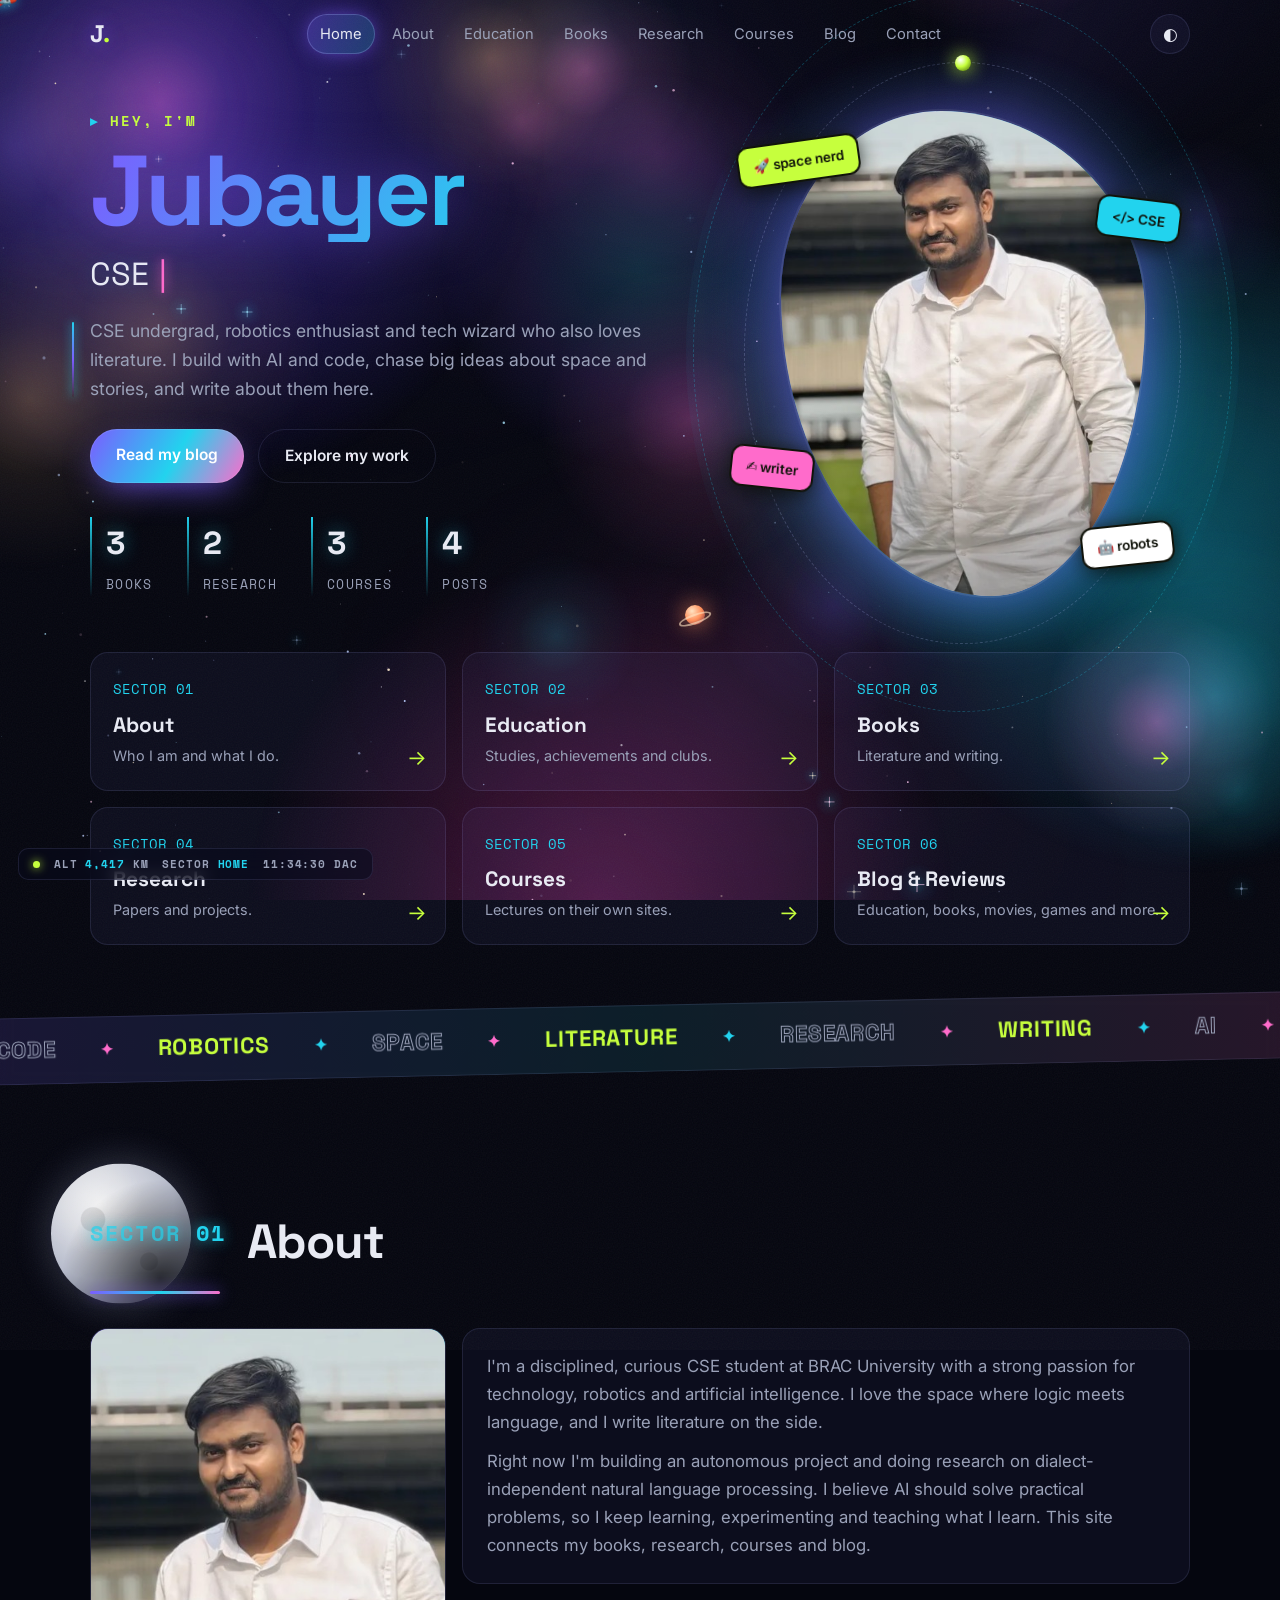
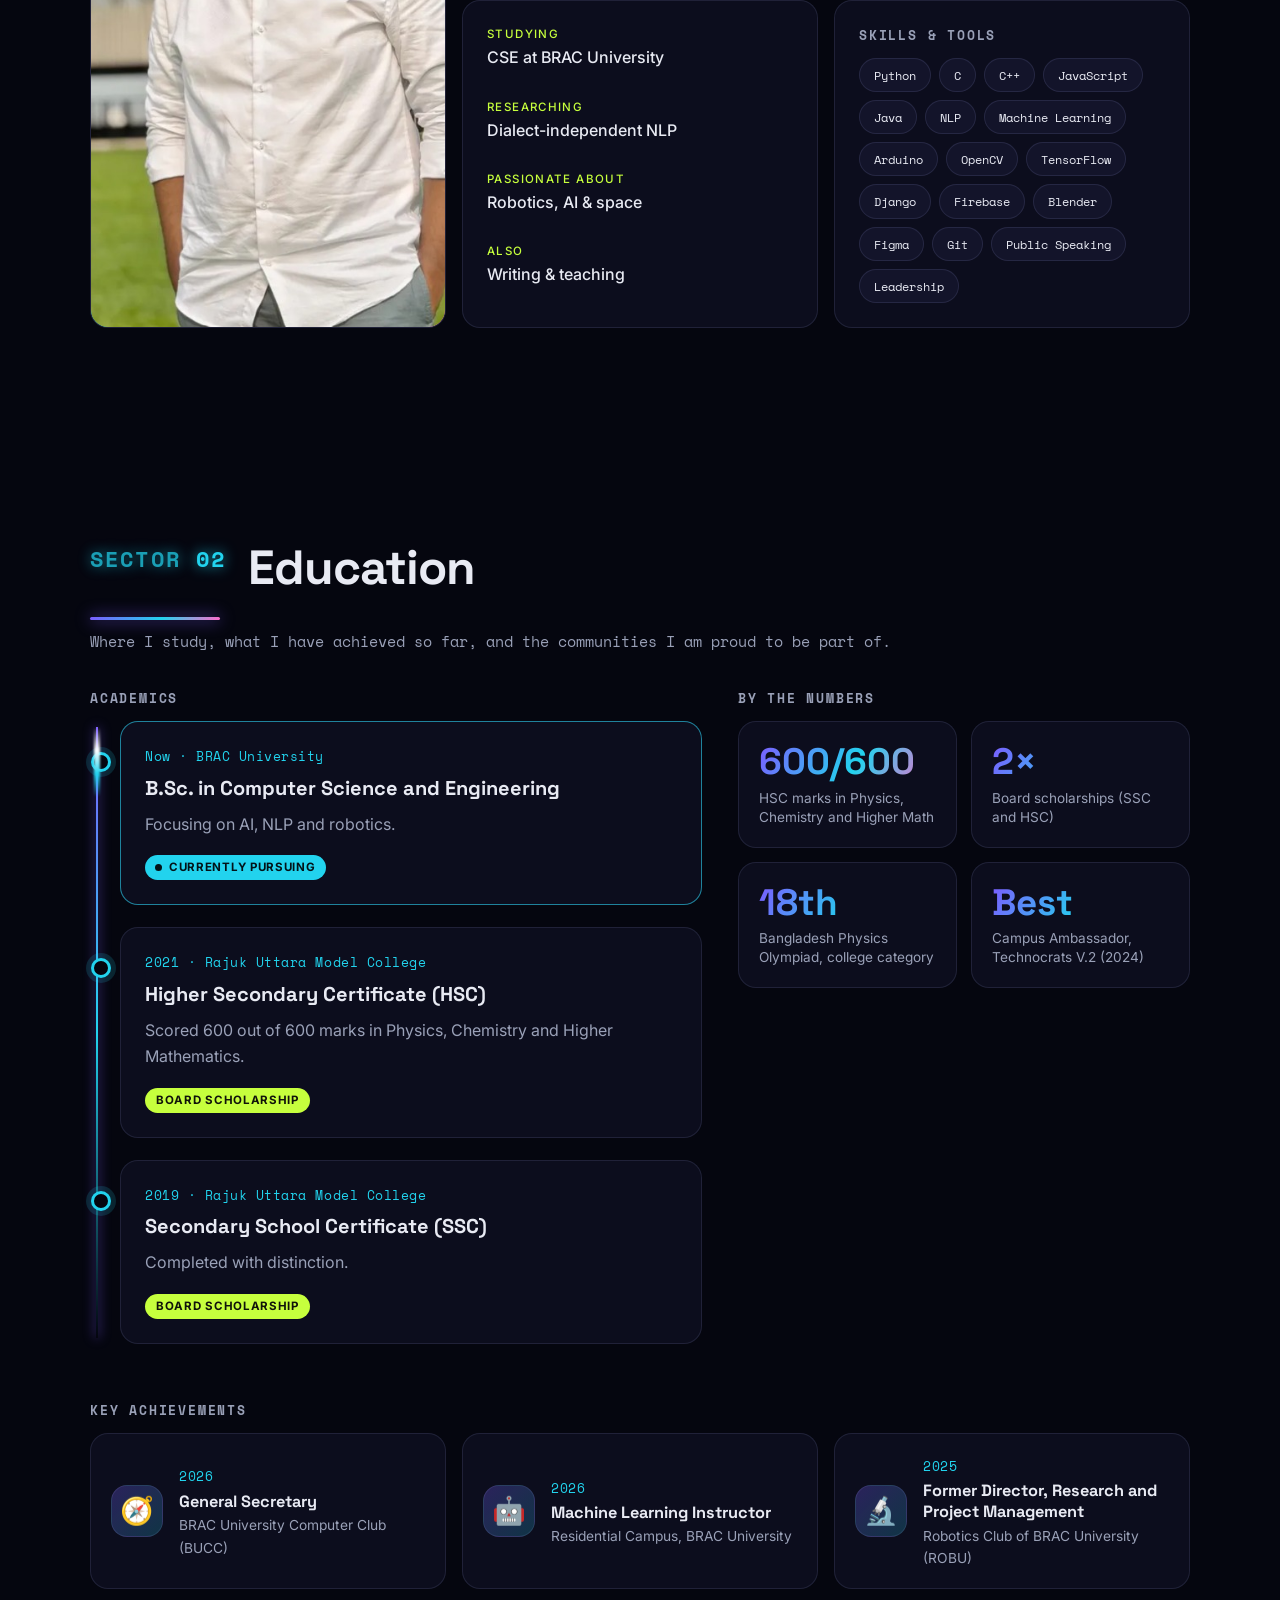
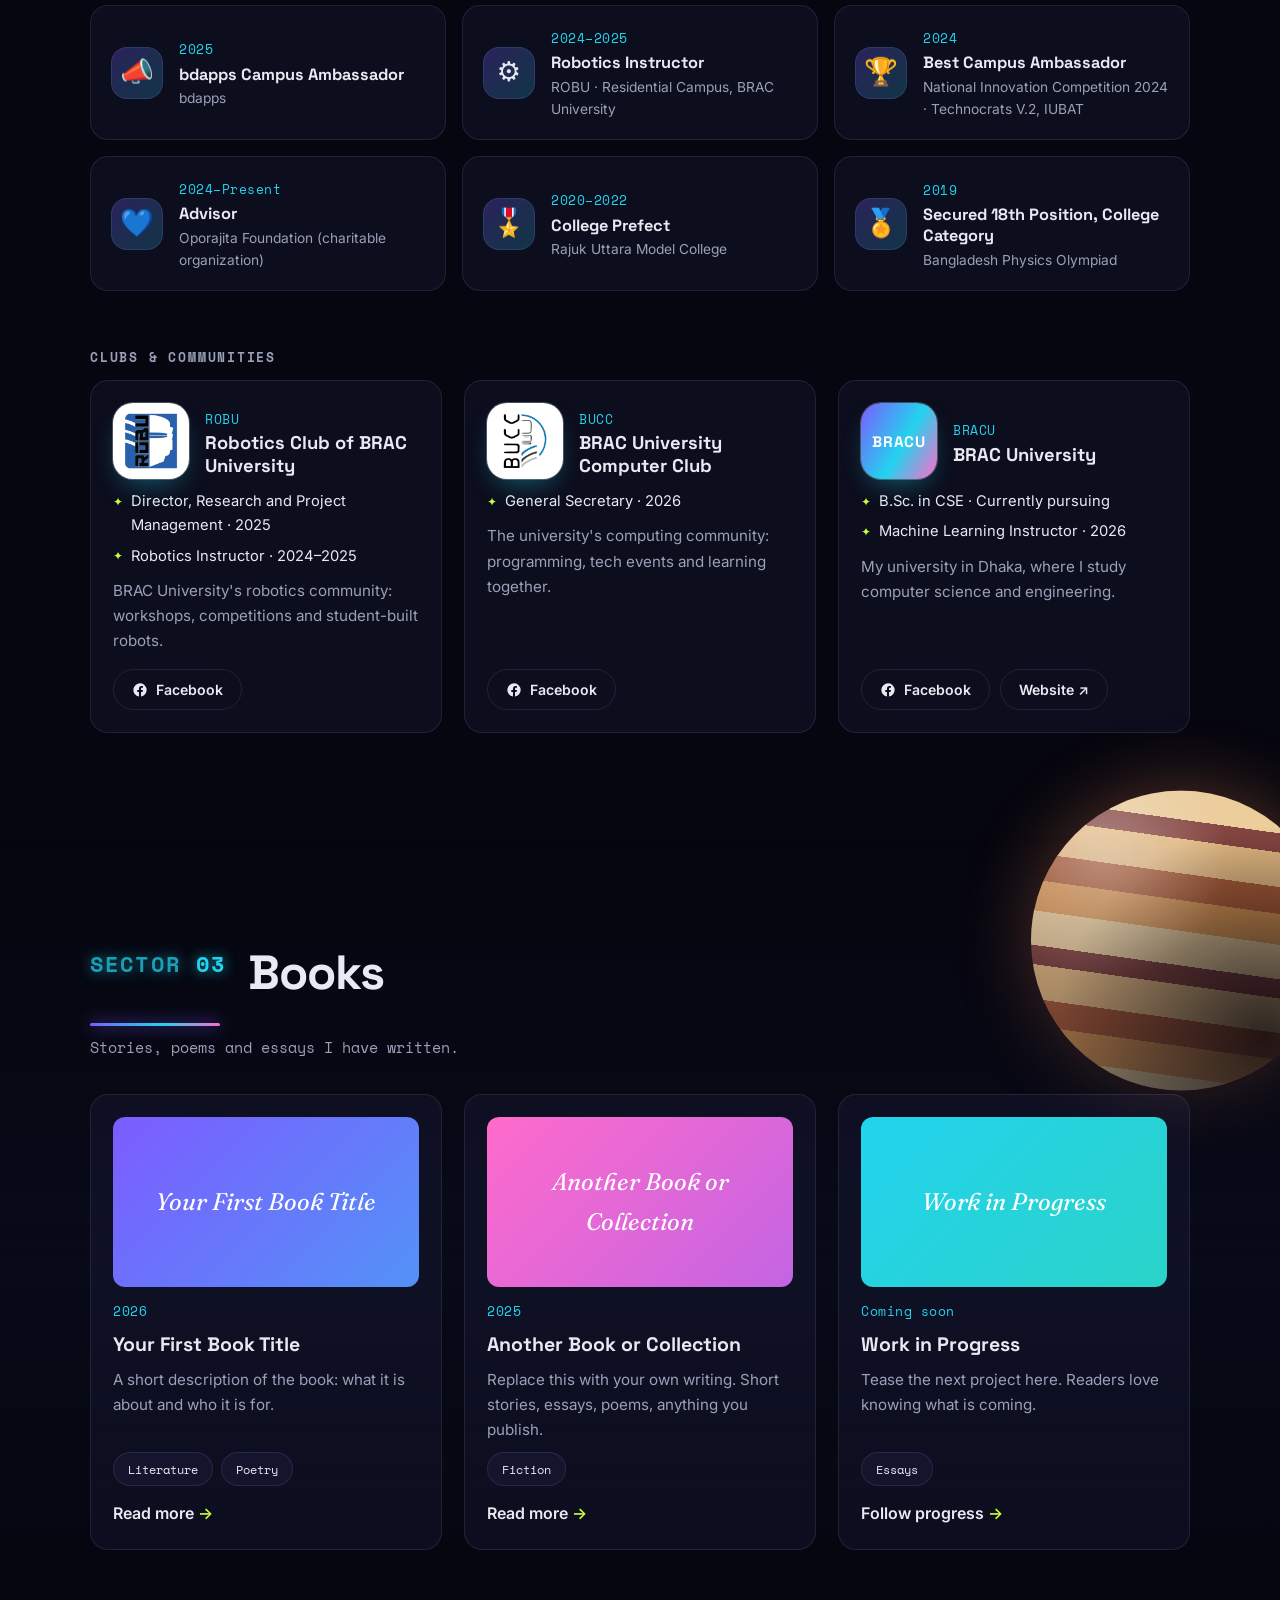
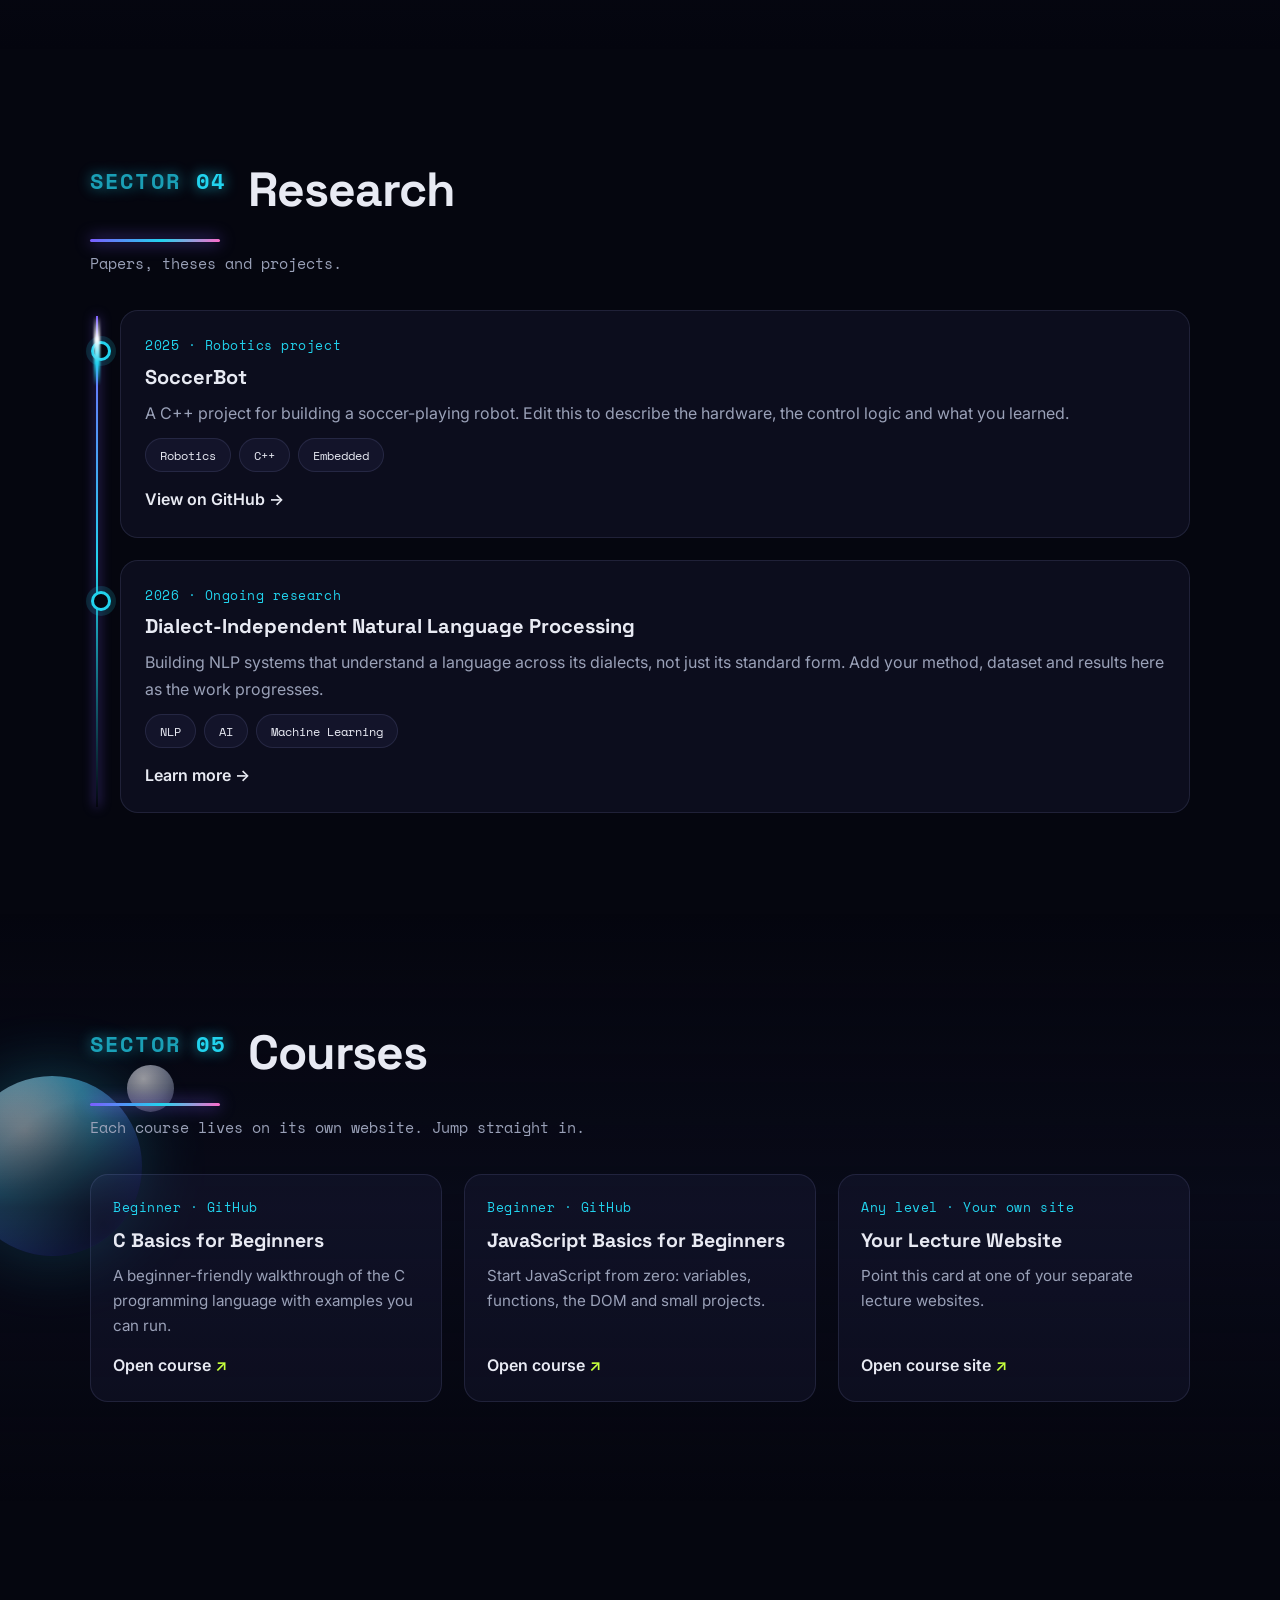
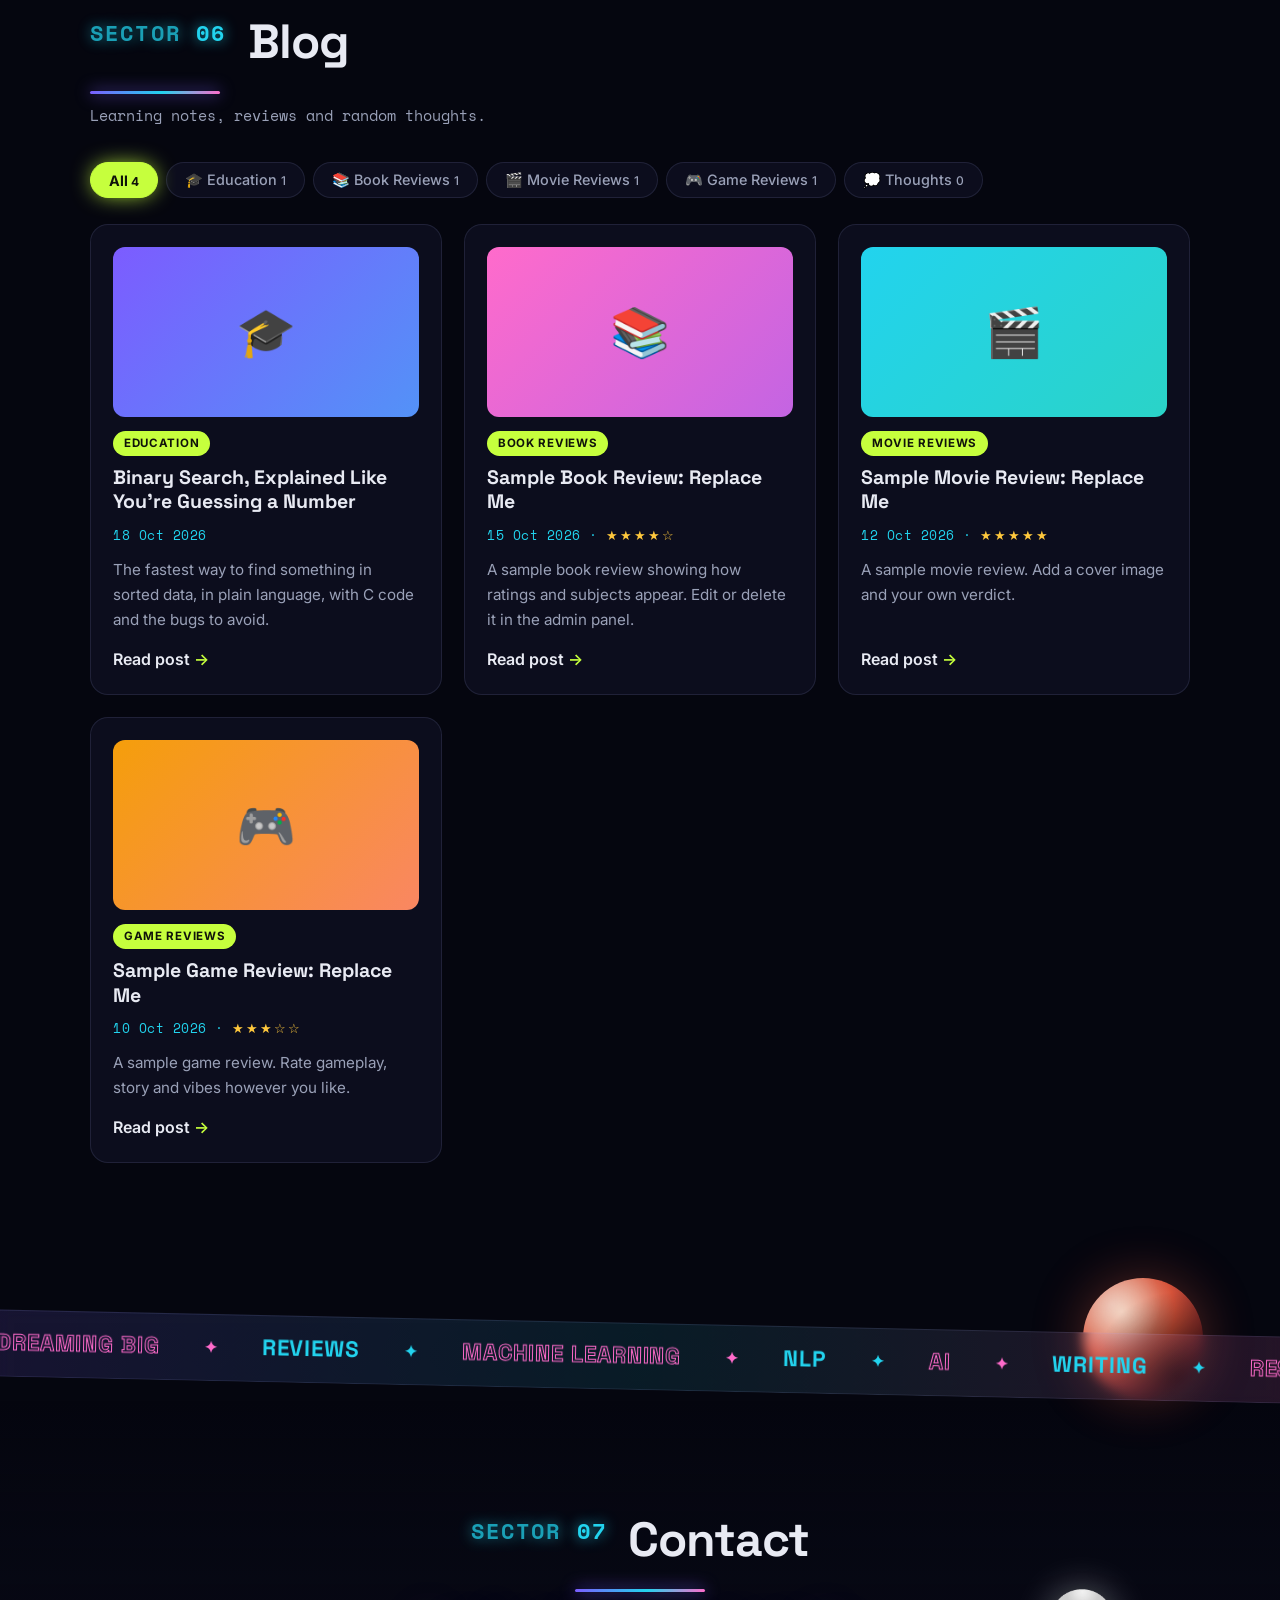
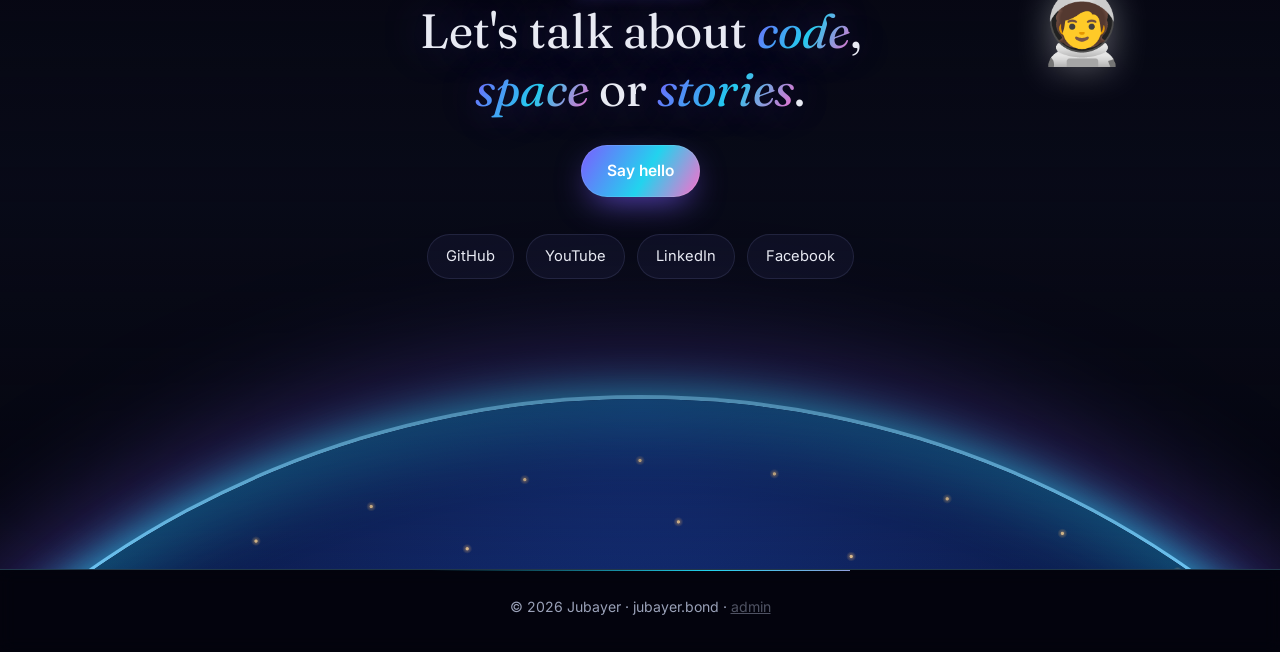
==== commit be6441af: "Add files via upload" ====
--- a/index.html
+++ b/index.html
@@ -34,6 +34,7 @@
     <nav id="menu" aria-label="Main">
       <a href="#home" data-link>Home</a>
       <a href="#about" data-link>About</a>
+      <a href="#education" data-link>Education</a>
       <a href="#books" data-link>Books</a>
       <a href="#research" data-link>Research</a>
       <a href="#courses" data-link>Courses</a>
@@ -73,10 +74,11 @@
       </div>
       <div class="wrap explore">
         <a class="tile reveal" href="#about"><span class="tile-ic">01</span><h3 data-scr>About</h3><p>Who I am and what I do.</p><i>→</i></a>
-        <a class="tile reveal" href="#books"><span class="tile-ic">02</span><h3 data-scr>Books</h3><p>Literature and writing.</p><i>→</i></a>
-        <a class="tile reveal" href="#research"><span class="tile-ic">03</span><h3 data-scr>Research</h3><p>Papers and projects.</p><i>→</i></a>
-        <a class="tile reveal" href="#courses"><span class="tile-ic">04</span><h3 data-scr>Courses</h3><p>Lectures on their own sites.</p><i>→</i></a>
-        <a class="tile reveal wide" href="#blog"><span class="tile-ic">05</span><h3 data-scr>Blog &amp; Reviews</h3><p>Education, books, movies, games and more.</p><i>→</i></a>
+        <a class="tile reveal" href="#education"><span class="tile-ic">02</span><h3 data-scr>Education</h3><p>Studies, achievements and clubs.</p><i>→</i></a>
+        <a class="tile reveal" href="#books"><span class="tile-ic">03</span><h3 data-scr>Books</h3><p>Literature and writing.</p><i>→</i></a>
+        <a class="tile reveal" href="#research"><span class="tile-ic">04</span><h3 data-scr>Research</h3><p>Papers and projects.</p><i>→</i></a>
+        <a class="tile reveal" href="#courses"><span class="tile-ic">05</span><h3 data-scr>Courses</h3><p>Lectures on their own sites.</p><i>→</i></a>
+        <a class="tile reveal" href="#blog"><span class="tile-ic">06</span><h3 data-scr>Blog &amp; Reviews</h3><p>Education, books, movies, games and more.</p><i>→</i></a>
       </div>
     </section>
 
@@ -98,10 +100,32 @@
       </div>
     </section>
 
+    <!-- EDUCATION -->
+    <section id="education" class="section">
+      <div class="wrap">
+        <h2 class="title reveal"><span>02</span> <b data-scr>Education</b></h2>
+        <p class="section-lead reveal" id="eduLead"></p>
+        <div class="edu-top">
+          <div class="edu-col">
+            <h4 class="sub reveal">Academics</h4>
+            <div class="timeline" id="eduList"></div>
+          </div>
+          <div class="edu-col">
+            <h4 class="sub reveal">By the numbers</h4>
+            <div class="hl-grid" id="eduHl"></div>
+          </div>
+        </div>
+        <h4 class="sub reveal edu-gap">Key achievements</h4>
+        <div class="cards ach-grid" id="achGrid"></div>
+        <h4 class="sub reveal edu-gap">Clubs &amp; communities</h4>
+        <div class="cards comm-grid" id="commGrid"></div>
+      </div>
+    </section>
+
     <!-- BOOKS -->
     <section id="books" class="section alt">
       <div class="wrap">
-        <h2 class="title reveal"><span>02</span> <b data-scr>Books</b></h2>
+        <h2 class="title reveal"><span>03</span> <b data-scr>Books</b></h2>
         <p class="section-lead reveal">Stories, poems and essays I have written.</p>
         <div class="cards" id="booksGrid"></div>
       </div>
@@ -110,7 +134,7 @@
     <!-- RESEARCH -->
     <section id="research" class="section">
       <div class="wrap">
-        <h2 class="title reveal"><span>03</span> <b data-scr>Research</b></h2>
+        <h2 class="title reveal"><span>04</span> <b data-scr>Research</b></h2>
         <p class="section-lead reveal">Papers, theses and projects.</p>
         <div class="timeline" id="researchList"></div>
       </div>
@@ -119,7 +143,7 @@
     <!-- COURSES -->
     <section id="courses" class="section alt">
       <div class="wrap">
-        <h2 class="title reveal"><span>04</span> <b data-scr>Courses</b></h2>
+        <h2 class="title reveal"><span>05</span> <b data-scr>Courses</b></h2>
         <p class="section-lead reveal">Each course lives on its own website. Jump straight in.</p>
         <div class="cards" id="coursesGrid"></div>
       </div>
@@ -128,7 +152,7 @@
     <!-- BLOG -->
     <section id="blog" class="section">
       <div class="wrap">
-        <h2 class="title reveal"><span>05</span> <b data-scr>Blog</b></h2>
+        <h2 class="title reveal"><span>06</span> <b data-scr>Blog</b></h2>
         <p class="section-lead reveal">Learning notes, reviews and random thoughts.</p>
         <div class="filters reveal" id="filters" role="tablist" aria-label="Blog categories"></div>
         <div class="cards" id="postsGrid"></div>
@@ -139,7 +163,7 @@
     <!-- CONTACT -->
     <section id="contact" class="section alt">
       <div class="wrap contact">
-        <h2 class="title reveal"><span>06</span> <b data-scr>Contact</b></h2>
+        <h2 class="title reveal"><span>07</span> <b data-scr>Contact</b></h2>
         <p class="big reveal">Let's talk about <em>code</em>, <em>space</em> or <em>stories</em>.</p>
         <a class="btn primary mag reveal" id="mailBtn" href="#">Say hello</a>
         <div class="socials reveal" id="socials"></div>
--- a/style.css
+++ b/style.css
@@ -222,3 +222,42 @@
 @media (max-width:480px){.explore{grid-template-columns:1fr}}
 @media (pointer:coarse){.ring{display:none}}
 @media (prefers-reduced-motion:reduce){*{animation:none!important;transition:none!important}.reveal{opacity:1;transform:none}html{scroll-behavior:auto}}
+
+/* ---------- Education tab ---------- */
+.explore{grid-template-columns:repeat(3,1fr)}
+.edu-top{display:grid;grid-template-columns:1.15fr .85fr;gap:36px;align-items:start;margin-top:8px}
+.edu-gap{margin-top:56px}
+.t-item .badge{margin-top:6px;justify-self:start}
+.badge.live{background:var(--b);color:#031318;position:relative;padding-left:24px}
+.badge.live::before{content:"";position:absolute;left:10px;top:50%;width:7px;height:7px;margin-top:-3.5px;border-radius:50%;background:#031318;animation:blink 1.2s steps(2) infinite}
+.t-item.now{border-color:color-mix(in srgb,var(--b) 55%,var(--line))}
+.hl-grid{display:grid;grid-template-columns:1fr 1fr;gap:14px}
+.hl{padding:20px;border-radius:var(--radius);background:var(--card);border:1px solid var(--line);transition:.3s;position:relative;overflow:hidden}
+.hl:hover{border-color:var(--b);transform:translateY(-4px)}
+.hl b{display:block;font-family:"Space Grotesk",sans-serif;font-size:clamp(1.7rem,3.2vw,2.3rem);line-height:1.1;background:var(--grad);-webkit-background-clip:text;background-clip:text;color:transparent}
+.hl span{display:block;margin-top:6px;color:var(--muted);font-size:.85rem;line-height:1.4}
+.ach-grid{grid-template-columns:repeat(auto-fill,minmax(310px,1fr));gap:16px}
+.card.ach{flex-direction:row;align-items:center;gap:16px;padding:18px 20px}
+.ach-ic{flex:none;width:52px;height:52px;border-radius:16px;display:grid;place-items:center;font-size:1.7rem;
+  background:linear-gradient(135deg,rgba(124,92,255,.28),rgba(34,211,238,.2));border:1px solid var(--line);transition:transform .4s cubic-bezier(.34,1.56,.5,1)}
+.card.ach:hover .ach-ic{transform:scale(1.15) rotate(-8deg)}
+.ach-tx h3{font-size:1.02rem;line-height:1.3;margin:2px 0}
+.ach-tx p{font-size:.86rem;flex:none}
+.comm-grid{grid-template-columns:repeat(auto-fit,minmax(290px,1fr));gap:22px}
+.comm-head{display:flex;gap:16px;align-items:center}
+.comm-head h3{font-size:1.15rem}
+.logo-badge{flex:none;width:76px;height:76px;border-radius:20px;background:#fff;display:grid;place-items:center;padding:7px;
+  box-shadow:0 0 0 1px rgba(255,255,255,.25),0 12px 28px -10px rgba(34,211,238,.45);transition:transform .5s cubic-bezier(.34,1.56,.5,1)}
+.logo-badge img{width:100%;height:100%;object-fit:contain;border-radius:12px}
+.logo-badge.mono{background:var(--grad);color:#fff;font:700 .95rem "Space Grotesk",sans-serif;letter-spacing:.04em}
+.card.comm:hover .logo-badge{transform:rotate(-6deg) scale(1.08)}
+.roles{list-style:none;display:grid;gap:6px}
+.roles li{position:relative;padding-left:18px;font-size:.92rem}
+.roles li::before{content:"✦";position:absolute;left:0;color:var(--lime);font-size:.75rem;top:.2em}
+.comm-links{display:flex;gap:10px;flex-wrap:wrap;margin-top:6px}
+.fbbtn{display:inline-flex;align-items:center;gap:8px}
+.fbbtn:hover{border-color:#4c8dff;color:#7fb0ff}
+.fb{width:16px;height:16px}
+@media (max-width:980px){.explore{grid-template-columns:repeat(2,1fr)}}
+@media (max-width:860px){.edu-top{grid-template-columns:1fr}.hl-grid{grid-template-columns:1fr 1fr}}
+@media (max-width:480px){.explore{grid-template-columns:1fr}.ach-grid,.comm-grid{grid-template-columns:1fr}}
--- a/space.css
+++ b/space.css
@@ -133,13 +133,14 @@
 .pl-moon .globe{background:radial-gradient(circle at 70% 70%,rgba(0,0,0,.1) 0 6%,transparent 7%),radial-gradient(circle at 30% 40%,rgba(0,0,0,.12) 0 9%,transparent 10%),radial-gradient(circle at 35% 30%,#fff,#c3c8d8 55%,#5b6179);box-shadow:0 0 50px -8px rgba(200,210,255,.4)}
 
 /* contact: planet horizon */
-.contact-sec{padding-bottom:230px;overflow:clip}
+.contact-sec{padding-bottom:290px;overflow:clip}
 .contact .title::after{margin-inline:auto}
-.horizon{position:absolute;left:50%;bottom:calc(250px - 150vw);width:150vw;height:150vw;border-radius:50%;transform:translateX(-50%);pointer-events:none;z-index:-1;
+.horizon{position:absolute;left:50%;bottom:calc(170px - 150vw);width:150vw;height:150vw;border-radius:50%;transform:translateX(-50%);pointer-events:none;z-index:-1;
   background:radial-gradient(circle at 50% 0%,#14307a 0%,#0b1640 30%,#050a22 62%,#02030c 100%);
   box-shadow:0 -4px 0 rgba(120,210,255,.85),0 -10px 40px rgba(34,211,238,.7),0 -40px 120px rgba(124,92,255,.5),inset 0 30px 60px rgba(34,211,238,.3)}
-.horizon::after{content:"";position:absolute;inset:0;border-radius:50%;opacity:.6;
-  background:radial-gradient(circle at 50% 0.8%,rgba(255,200,120,.9) 0 .15%,transparent .6%),radial-gradient(circle at 44% 1.2%,rgba(255,220,160,.8) 0 .12%,transparent .5%),radial-gradient(circle at 58% 1.6%,rgba(255,190,110,.8) 0 .12%,transparent .5%),radial-gradient(circle at 36% 2.4%,rgba(255,220,160,.7) 0 .1%,transparent .4%),radial-gradient(circle at 66% 2.2%,rgba(255,210,150,.7) 0 .1%,transparent .4%)}
+.horizon::after{content:"";position:absolute;inset:0;border-radius:50%;opacity:.85;animation:city 4s ease-in-out infinite alternate;
+  background:radial-gradient(circle at 50% 3.2%,rgba(255,214,150,1) 0 1.2px,rgba(255,190,110,.35) 2px,transparent 5px),radial-gradient(circle at 44% 4.2%,rgba(255,214,150,1) 0 1.2px,rgba(255,190,110,.35) 2px,transparent 5px),radial-gradient(circle at 57% 3.9%,rgba(255,214,150,1) 0 1.2px,rgba(255,190,110,.35) 2px,transparent 5px),radial-gradient(circle at 36% 5.6%,rgba(255,214,150,1) 0 1.2px,rgba(255,190,110,.35) 2px,transparent 5px),radial-gradient(circle at 66% 5.2%,rgba(255,214,150,1) 0 1.2px,rgba(255,190,110,.35) 2px,transparent 5px),radial-gradient(circle at 30% 7.4%,rgba(255,214,150,1) 0 1.2px,rgba(255,190,110,.35) 2px,transparent 5px),radial-gradient(circle at 72% 7.0%,rgba(255,214,150,1) 0 1.2px,rgba(255,190,110,.35) 2px,transparent 5px),radial-gradient(circle at 52% 6.4%,rgba(255,214,150,1) 0 1.2px,rgba(255,190,110,.35) 2px,transparent 5px),radial-gradient(circle at 41% 7.8%,rgba(255,214,150,1) 0 1.2px,rgba(255,190,110,.35) 2px,transparent 5px),radial-gradient(circle at 61% 8.2%,rgba(255,214,150,1) 0 1.2px,rgba(255,190,110,.35) 2px,transparent 5px),radial-gradient(circle at 24% 9.2%,rgba(255,214,150,1) 0 1.2px,rgba(255,190,110,.35) 2px,transparent 5px),radial-gradient(circle at 78% 9.0%,rgba(255,214,150,1) 0 1.2px,rgba(255,190,110,.35) 2px,transparent 5px)}
+@keyframes city{from{opacity:.45}to{opacity:.95}}
 :root[data-theme="light"] .horizon{opacity:.85}
 .astro{position:absolute;right:12%;top:22%;font-size:clamp(2.4rem,6vw,4.4rem);pointer-events:none;animation:floatA 14s ease-in-out infinite;filter:drop-shadow(0 0 18px rgba(255,255,255,.35))}
 @keyframes floatA{0%,100%{transform:translate(0,0) rotate(-12deg)}50%{transform:translate(-30px,-26px) rotate(14deg)}}
@@ -172,7 +173,7 @@
 @media (max-width:860px){
   .hud{display:none}
   .pl-gas{right:-14%;opacity:.55}.pl-ice{left:-12%;opacity:.55}.pl-moon,.pl-red{opacity:.5}
-  .astro{right:6%;top:14%}
+  .astro{right:7%;top:auto;bottom:205px;font-size:2.6rem}
   .orbit.o2{inset:-16%}
 }
 @media (max-width:480px){.progress::after{display:none}}
@@ -181,3 +182,99 @@
   .title::after{width:130px}
   #fx{display:none}
 }
+
+/* ==========================================================
+   ROUND TWO — more motion, more polish
+   ========================================================== */
+
+/* entrance: nav drops in */
+.nav{animation:navin 1s .4s cubic-bezier(.2,.8,.2,1) both}
+@keyframes navin{from{transform:translateY(-110%);opacity:0}}
+
+/* galaxy swirl behind the hero */
+.galaxy{position:absolute;left:72%;top:34%;width:150vmax;height:150vmax;margin:-75vmax 0 0 -75vmax;opacity:.85;
+  background:conic-gradient(from 0deg,transparent 0%,rgba(124,92,255,.30) 7%,transparent 17%,rgba(34,211,238,.22) 31%,transparent 43%,rgba(255,107,203,.26) 57%,transparent 69%,rgba(124,92,255,.28) 82%,transparent 100%);
+  -webkit-mask-image:radial-gradient(circle,transparent 0,transparent 6%,rgba(0,0,0,.5) 16%,rgba(0,0,0,.5) 28%,transparent 56%);mask-image:radial-gradient(circle,transparent 0,transparent 6%,rgba(0,0,0,.5) 16%,rgba(0,0,0,.5) 28%,transparent 56%);
+  animation:spin 260s linear infinite;will-change:transform}
+:root[data-theme="light"] .galaxy{opacity:.28}
+
+/* magic-line nav pill */
+.nav-pill{position:absolute;left:0;top:0;border-radius:999px;pointer-events:none;opacity:0;z-index:0;
+  background:linear-gradient(120deg,rgba(124,92,255,.32),rgba(34,211,238,.22));
+  box-shadow:inset 0 0 0 1px rgba(170,180,255,.28),0 0 22px -4px rgba(124,92,255,.8);
+  transition:transform .55s cubic-bezier(.34,1.45,.5,1),width .55s cubic-bezier(.34,1.45,.5,1),height .3s,opacity .3s}
+#menu a{position:relative;z-index:1}
+@media (min-width:861px){
+  #menu{position:relative}
+  #menu a.active,#menu a:hover{background:none;box-shadow:none}
+  #menu a.active{color:var(--text)}
+}
+
+/* shimmering titles */
+.title b{background:linear-gradient(100deg,var(--text) 40%,var(--b) 49%,var(--c) 52%,var(--text) 61%);background-size:260% 100%;
+  -webkit-background-clip:text;background-clip:text;color:transparent;animation:shine 7s ease-in-out infinite}
+@keyframes shine{0%,35%{background-position:120% 0}70%,100%{background-position:-60% 0}}
+.title span{animation:flick 5s steps(1) infinite}
+@keyframes flick{0%,92%,96%,100%{opacity:1}94%,98%{opacity:.35}}
+
+/* hero text / role polish */
+.hero-text,.hero-art{will-change:translate,opacity}
+.caret{text-shadow:0 0 12px var(--c)}
+.lead{position:relative}
+.lead::before{content:"";position:absolute;left:-18px;top:6px;bottom:6px;width:2px;border-radius:2px;background:linear-gradient(var(--b),var(--a),transparent);box-shadow:0 0 10px var(--b)}
+
+/* chips: gentle wave */
+.chips .chip{animation:chipwave 6s ease-in-out infinite}
+.chips .chip:nth-child(3n+2){animation-delay:-2s}
+.chips .chip:nth-child(3n){animation-delay:-4s}
+@keyframes chipwave{50%{transform:translateY(-3px)}}
+.chips .chip:hover{animation-play-state:paused}
+
+/* animated gradient covers + shine sweep on every card cover */
+.cover{background-size:220% 220%!important;animation:flow 9s ease infinite;position:relative}
+.cover::after{content:"";position:absolute;inset:0;background:linear-gradient(110deg,transparent 35%,rgba(255,255,255,.28) 50%,transparent 65%);
+  transform:translateX(-120%);transition:transform .9s cubic-bezier(.2,.7,.2,1);pointer-events:none}
+.card:hover .cover::after{transform:translateX(120%)}
+
+/* tiles: breathing arrow + glowing number */
+.tile i{animation:nudge 2.4s ease-in-out infinite}
+@keyframes nudge{50%{transform:translateX(5px)}}
+.tile:hover .tile-ic{text-shadow:0 0 14px var(--b)}
+
+/* flat-out showing off: stat numbers pulse softly */
+.stat b{animation:statglow 4s ease-in-out infinite}
+@keyframes statglow{50%{text-shadow:0 0 30px rgba(124,92,255,.9)}}
+
+/* fly-bys (satellite, UFO, comet) */
+.flyby{position:fixed;left:0;z-index:-2;pointer-events:none;font-size:1.5rem;opacity:0;will-change:transform}
+.flyby span{display:block;filter:drop-shadow(0 0 10px rgba(120,220,255,.8))}
+.flyby.sat{top:15%;animation:flyR var(--dur) linear var(--dl) infinite}
+.flyby.sat span{animation:blinkS 1.2s steps(2) infinite}
+.flyby.ufo{top:64%;font-size:1.9rem;animation:flyL var(--dur) linear var(--dl) infinite}
+.flyby.ufo span{animation:wobble 2.2s ease-in-out infinite;filter:drop-shadow(0 0 16px rgba(120,255,160,.9))}
+.flyby.comet{top:8%;font-size:1.7rem;animation:fall var(--dur) linear var(--dl) infinite}
+.flyby.comet span{filter:drop-shadow(0 0 14px rgba(255,170,90,.95)) drop-shadow(-30px -16px 14px rgba(255,150,80,.55))}
+@keyframes flyR{0%{opacity:0;transform:translate3d(-12vw,0,0) rotate(-8deg)}2%{opacity:.9}20%{opacity:.9;transform:translate3d(112vw,-7vh,0) rotate(14deg)}21%,100%{opacity:0;transform:translate3d(112vw,-7vh,0)}}
+@keyframes flyL{0%{opacity:0;transform:translate3d(112vw,0,0)}2%{opacity:.95}22%{opacity:.95;transform:translate3d(-12vw,-12vh,0)}23%,100%{opacity:0;transform:translate3d(-12vw,-12vh,0)}}
+@keyframes fall{0%{opacity:0;transform:translate3d(90vw,-10vh,0) rotate(0)}2%{opacity:1}12%{opacity:1;transform:translate3d(10vw,70vh,0)}13%,100%{opacity:0;transform:translate3d(10vw,70vh,0)}}
+@keyframes blinkS{50%{filter:drop-shadow(0 0 3px rgba(120,220,255,.3))}}
+@keyframes wobble{0%,100%{transform:translateY(0) rotate(-10deg)}50%{transform:translateY(-12px) rotate(10deg)}}
+
+/* second ticker */
+.ticker.rev{rotate:1.2deg;margin:60px -2% 10px}
+.ticker.rev .track{animation-direction:reverse;animation-duration:42s}
+.ticker.rev .track span:nth-child(even){color:var(--b)}
+.ticker.rev .track span:nth-child(odd){-webkit-text-stroke-color:var(--c)}
+
+/* footer */
+.footer .wrap{position:relative}
+.footer .wrap::before{content:"";display:block;height:1px;margin:-34px auto 24px;width:min(420px,70%);
+  background:linear-gradient(90deg,transparent,var(--b),var(--c),transparent);background-size:200% 100%;animation:flow 5s linear infinite}
+
+@media (max-width:860px){.flyby.ufo,.flyby.comet{display:none}.galaxy{left:60%;opacity:.6}.lead::before{display:none}}
+@media (prefers-reduced-motion:reduce){.flyby,.galaxy{display:none}.nav{animation:none}}
+
+/* keep decorative glows from widening the page on phones */
+main,.hero{overflow-x:clip}
+
+.big{text-wrap:balance}
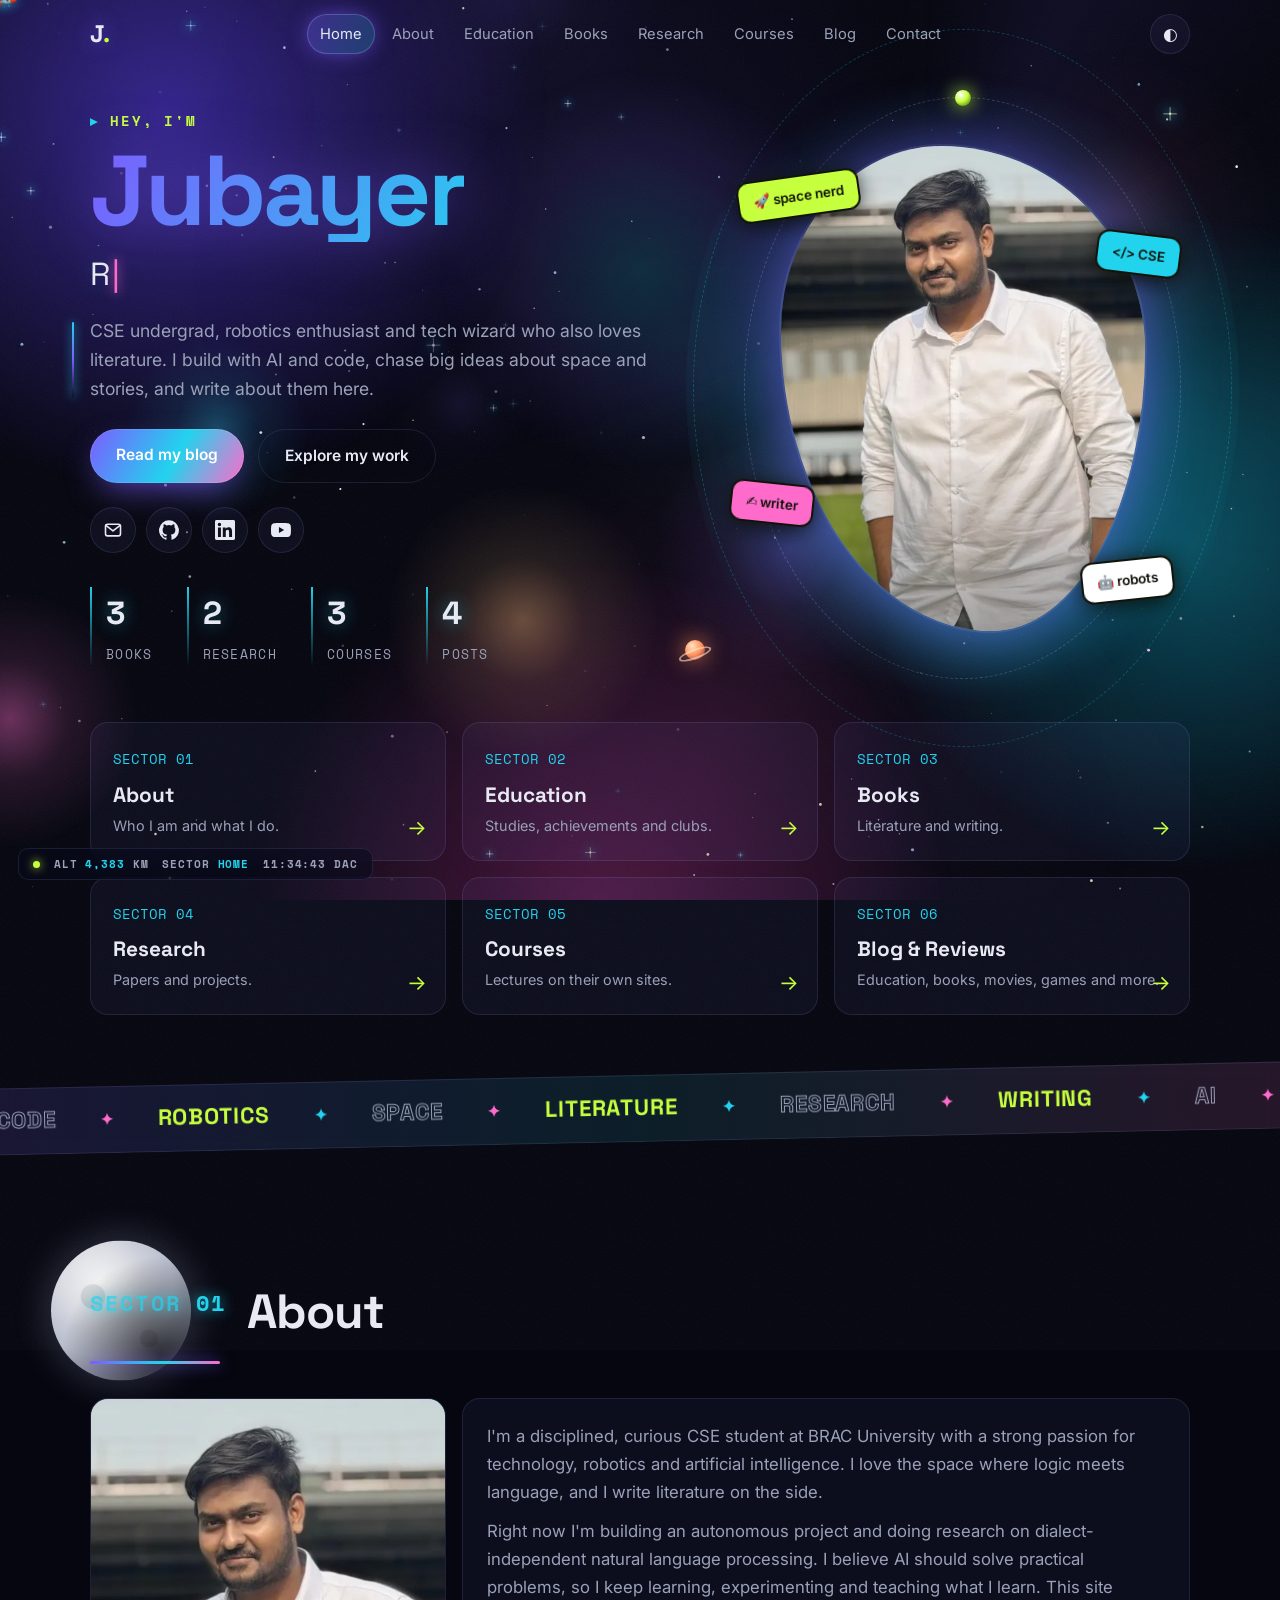
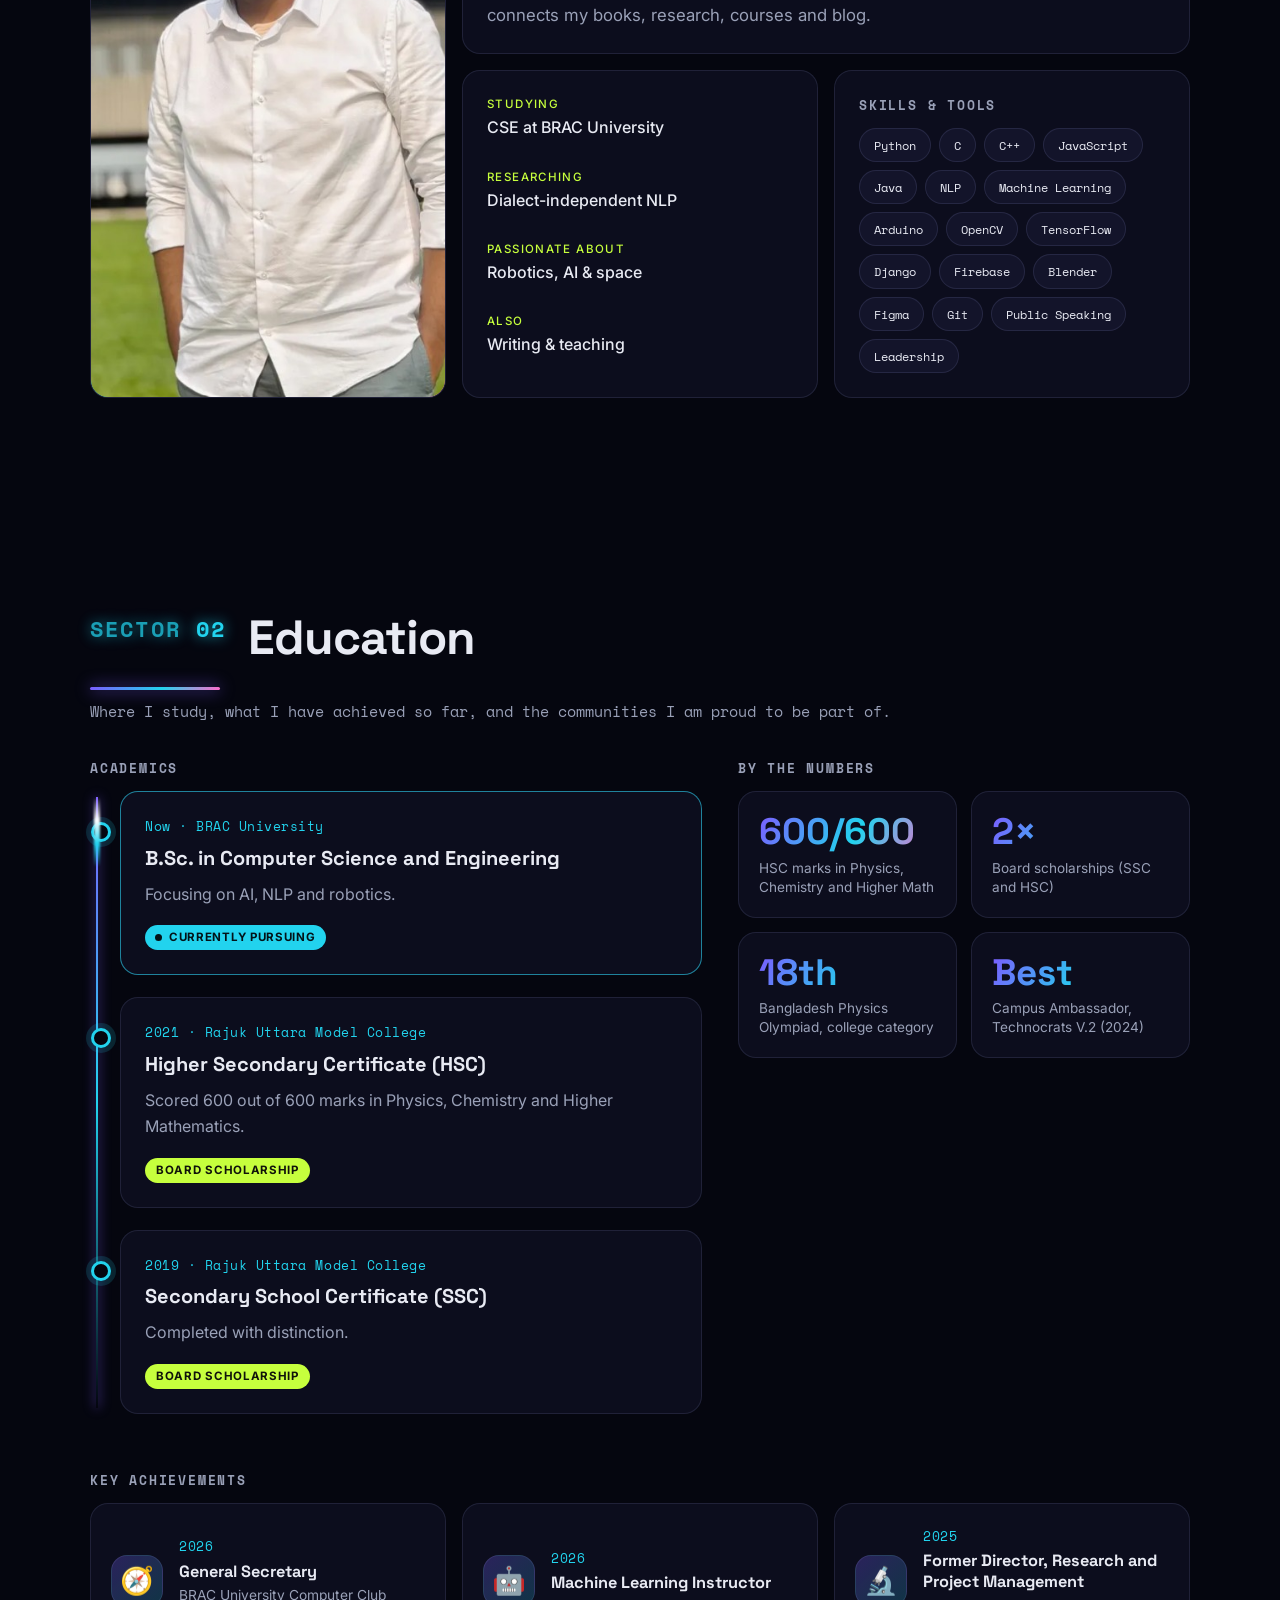
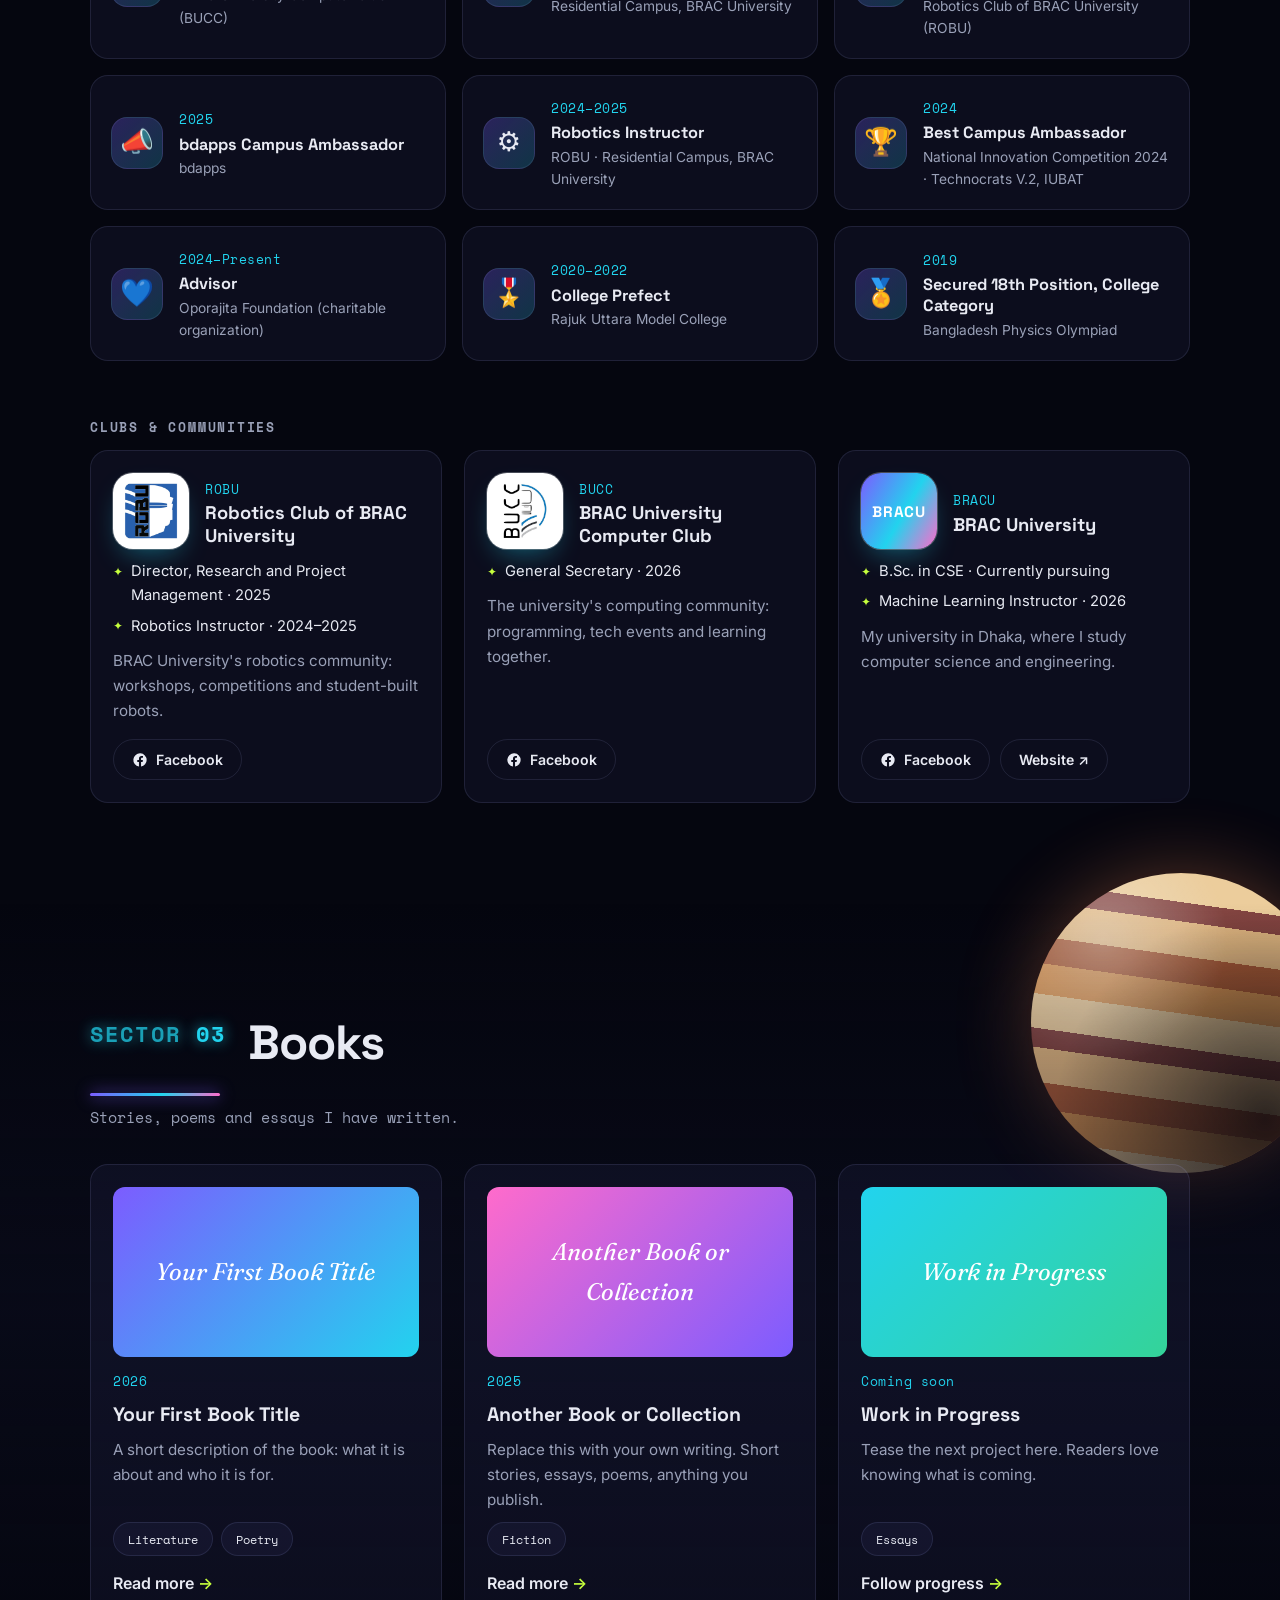
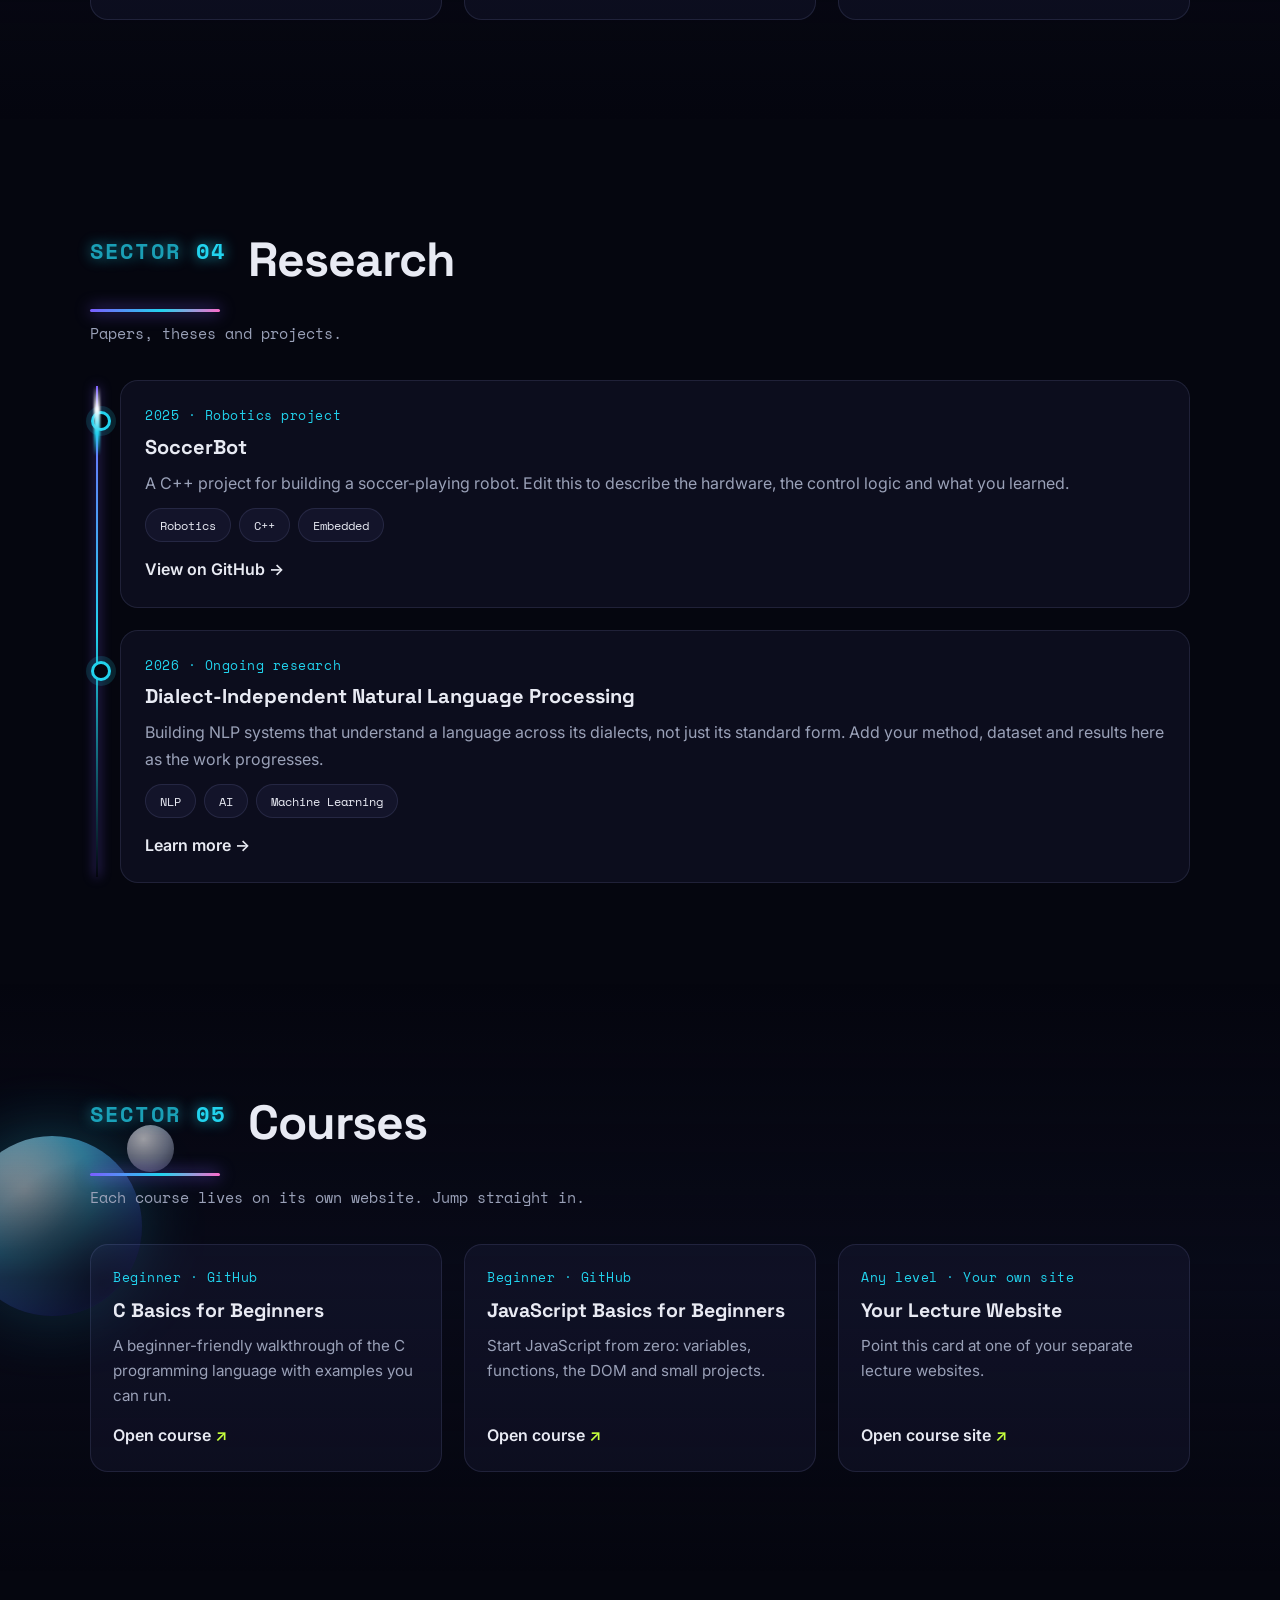
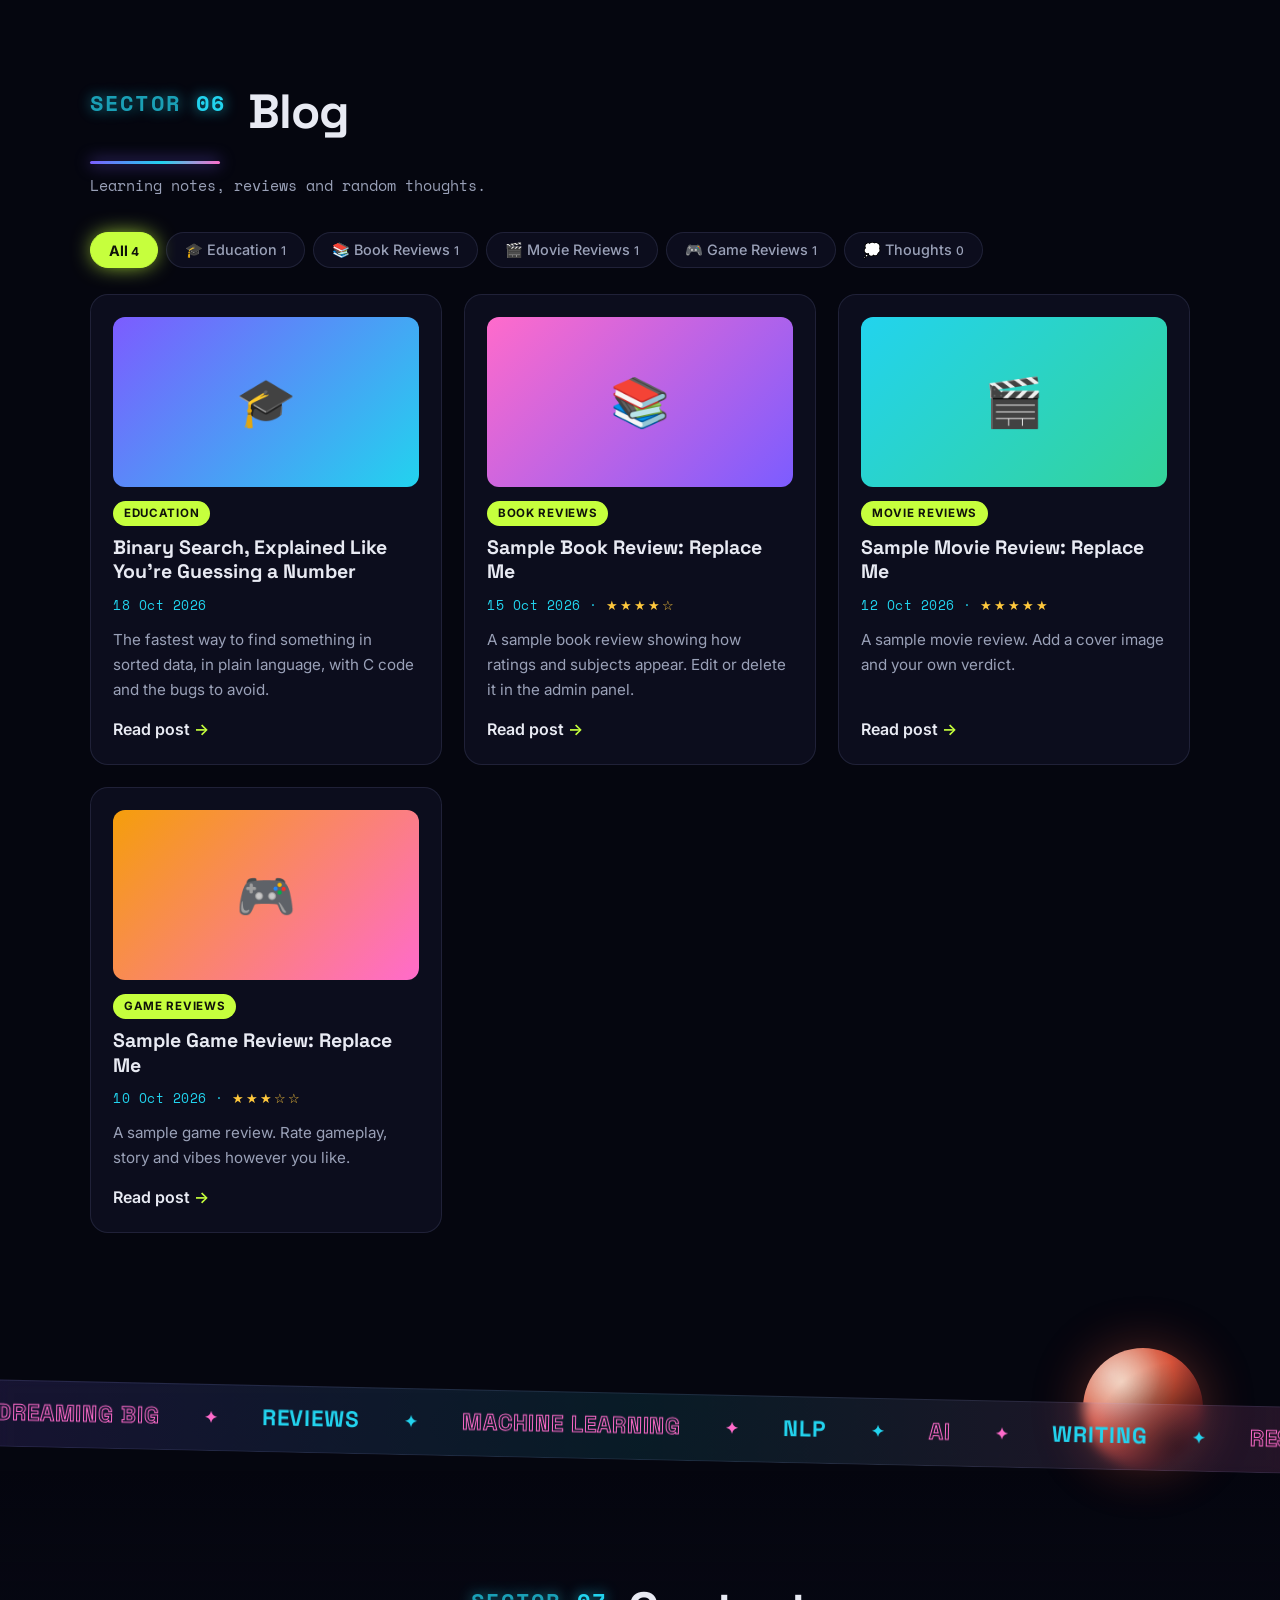
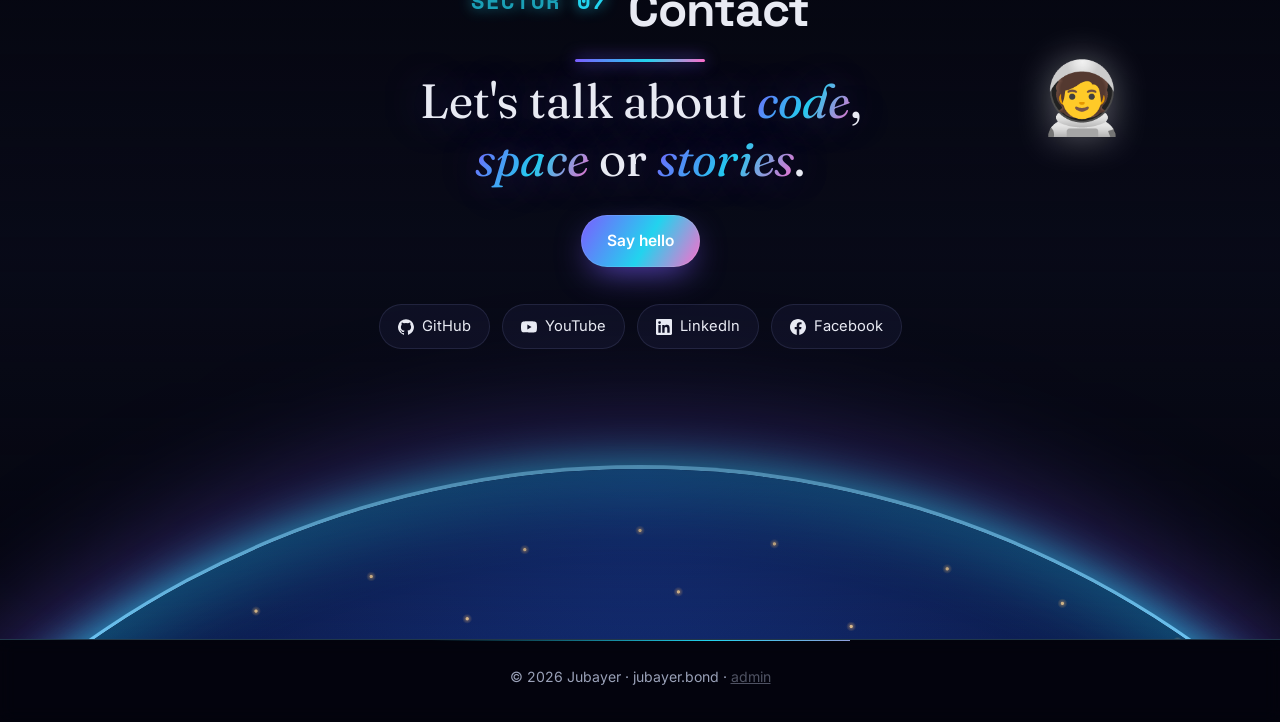
==== commit 7f8ed417: "Add files via upload" ====
--- a/index.html
+++ b/index.html
@@ -60,6 +60,10 @@
             <a class="btn primary mag" href="#blog">Read my blog</a>
             <a class="btn ghost mag" href="#books">Explore my work</a>
           </div>
+          <div class="hero-links reveal">
+            <div class="sl-icons" id="heroLinks"></div>
+            <span class="vbadge" id="visitBadge" hidden><i aria-hidden="true"></i><b id="visitCount">0</b>&nbsp;visitors</span>
+          </div>
           <div class="stats reveal" id="stats"></div>
         </div>
         <div class="hero-art reveal" id="heroArt">
--- a/style.css
+++ b/style.css
@@ -59,6 +59,21 @@
 .btn.primary:hover{box-shadow:0 18px 36px -10px rgba(124,92,255,.9)}
 .btn.ghost:hover{background:var(--card);border-color:var(--a)}
 .mag{will-change:transform}
+/* contact icons + visitor badge under the hero buttons */
+.hero-links{display:flex;align-items:center;gap:14px;flex-wrap:wrap;margin-top:24px}
+.sl-icons{display:flex;gap:10px;flex-wrap:wrap}
+.sl{position:relative;overflow:visible;flex:none;width:46px;height:46px;border-radius:50%;display:grid;place-items:center;border:1px solid var(--line);background:var(--card);color:var(--text);transition:transform .25s,color .25s,border-color .25s,box-shadow .25s}
+.sl svg{width:20px;height:20px}
+.sl:hover,.sl:focus-visible{transform:translateY(-3px);color:var(--c);border-color:var(--c);box-shadow:0 0 22px -4px var(--c)}
+.sl::after{content:attr(data-tip);position:absolute;bottom:calc(100% + 9px);left:50%;transform:translate(-50%,4px);padding:5px 10px;border-radius:8px;background:var(--text);color:var(--bg);font-size:.75rem;font-weight:600;white-space:nowrap;opacity:0;pointer-events:none;transition:.2s}
+.sl:hover::after,.sl:focus-visible::after{opacity:1;transform:translate(-50%,0)}
+.vbadge{display:inline-flex;align-items:center;gap:8px;padding:10px 16px;border-radius:999px;border:1px solid var(--line);background:var(--card);color:var(--muted);font-size:.88rem}
+.vbadge[hidden]{display:none}
+.vbadge b{color:var(--text);font-family:"Space Grotesk",sans-serif;font-variant-numeric:tabular-nums}
+.vbadge i{width:8px;height:8px;border-radius:50%;background:#34d399;animation:vpulse 2s infinite}
+@keyframes vpulse{0%{box-shadow:0 0 0 0 rgba(52,211,153,.55)}70%{box-shadow:0 0 0 8px rgba(52,211,153,0)}100%{box-shadow:0 0 0 0 rgba(52,211,153,0)}}
+.socials a{display:inline-flex;align-items:center;gap:8px}
+.socials a svg{width:16px;height:16px}
 .stats{display:flex;gap:34px;margin-top:34px;flex-wrap:wrap}
 .stat b{display:block;font-family:"Space Grotesk",sans-serif;font-size:2rem}
 .stat span{color:var(--muted);font-size:.82rem;text-transform:uppercase;letter-spacing:.1em}
--- a/space.css
+++ b/space.css
@@ -17,9 +17,9 @@
 #fx{position:fixed;inset:0;z-index:190;width:100%;height:100%;pointer-events:none}
 .nebula{position:fixed;inset:0;z-index:-4;overflow:hidden;pointer-events:none}
 .nebula i{position:absolute;border-radius:50%;opacity:.55;will-change:transform}
-.nebula .n1{width:62vw;height:62vw;left:-18vw;top:-22vw;background:radial-gradient(circle,#5b3df5,transparent 68%);animation:drift1 38s ease-in-out infinite alternate}
-.nebula .n2{width:54vw;height:54vw;right:-20vw;top:22vh;background:radial-gradient(circle,#0fb6d6,transparent 68%);opacity:.38;animation:drift2 46s ease-in-out infinite alternate}
-.nebula .n3{width:58vw;height:58vw;left:18vw;bottom:-30vw;background:radial-gradient(circle,#d4359b,transparent 68%);opacity:.34;animation:drift3 52s ease-in-out infinite alternate}
+.nebula .n1{width:62vw;height:62vw;left:-18vw;top:-22vw;background:radial-gradient(circle,#5b3df5,transparent 68%);animation:drift1 70s ease-in-out infinite alternate}
+.nebula .n2{width:54vw;height:54vw;right:-20vw;top:22vh;background:radial-gradient(circle,#0fb6d6,transparent 68%);opacity:.38;animation:drift2 80s ease-in-out infinite alternate}
+.nebula .n3{width:58vw;height:58vw;left:18vw;bottom:-30vw;background:radial-gradient(circle,#d4359b,transparent 68%);opacity:.34;animation:drift3 90s ease-in-out infinite alternate}
 @keyframes drift1{to{transform:translate(14vw,12vh) scale(1.2)}}
 @keyframes drift2{to{transform:translate(-16vw,-10vh) scale(1.15) rotate(40deg)}}
 @keyframes drift3{to{transform:translate(-12vw,-14vh) scale(1.25)}}
@@ -101,7 +101,7 @@
 /* timeline = fibre-optic line with travelling light */
 .timeline::before{background:linear-gradient(var(--a),var(--b),transparent);box-shadow:0 0 12px var(--a)}
 .timeline::after{content:"";position:absolute;left:4px;top:6px;width:6px;height:70px;border-radius:6px;
-  background:linear-gradient(transparent,#fff,var(--b),transparent);filter:blur(1px);animation:beam 5.5s ease-in infinite}
+  background:linear-gradient(transparent,#fff,var(--b),transparent);filter:blur(1px);animation:beam 10s ease-in infinite}
 @keyframes beam{0%{top:0;opacity:0}15%{opacity:1}100%{top:calc(100% - 70px);opacity:0}}
 .t-item::before{animation:node 2.8s ease-out infinite}
 @keyframes node{0%{box-shadow:0 0 0 0 rgba(34,211,238,.6)}100%{box-shadow:0 0 0 14px rgba(34,211,238,0)}}
@@ -195,7 +195,7 @@
 .galaxy{position:absolute;left:72%;top:34%;width:150vmax;height:150vmax;margin:-75vmax 0 0 -75vmax;opacity:.85;
   background:conic-gradient(from 0deg,transparent 0%,rgba(124,92,255,.30) 7%,transparent 17%,rgba(34,211,238,.22) 31%,transparent 43%,rgba(255,107,203,.26) 57%,transparent 69%,rgba(124,92,255,.28) 82%,transparent 100%);
   -webkit-mask-image:radial-gradient(circle,transparent 0,transparent 6%,rgba(0,0,0,.5) 16%,rgba(0,0,0,.5) 28%,transparent 56%);mask-image:radial-gradient(circle,transparent 0,transparent 6%,rgba(0,0,0,.5) 16%,rgba(0,0,0,.5) 28%,transparent 56%);
-  animation:spin 260s linear infinite;will-change:transform}
+  animation:spin 400s linear infinite;will-change:transform}
 :root[data-theme="light"] .galaxy{opacity:.28}
 
 /* magic-line nav pill */
@@ -212,9 +212,9 @@
 
 /* shimmering titles */
 .title b{background:linear-gradient(100deg,var(--text) 40%,var(--b) 49%,var(--c) 52%,var(--text) 61%);background-size:260% 100%;
-  -webkit-background-clip:text;background-clip:text;color:transparent;animation:shine 7s ease-in-out infinite}
+  -webkit-background-clip:text;background-clip:text;color:transparent;animation:shine 14s ease-in-out infinite}
 @keyframes shine{0%,35%{background-position:120% 0}70%,100%{background-position:-60% 0}}
-.title span{animation:flick 5s steps(1) infinite}
+.title span{animation:none}
 @keyframes flick{0%,92%,96%,100%{opacity:1}94%,98%{opacity:.35}}
 
 /* hero text / role polish */
@@ -224,25 +224,25 @@
 .lead::before{content:"";position:absolute;left:-18px;top:6px;bottom:6px;width:2px;border-radius:2px;background:linear-gradient(var(--b),var(--a),transparent);box-shadow:0 0 10px var(--b)}
 
 /* chips: gentle wave */
-.chips .chip{animation:chipwave 6s ease-in-out infinite}
+.chips .chip{animation:none}
 .chips .chip:nth-child(3n+2){animation-delay:-2s}
 .chips .chip:nth-child(3n){animation-delay:-4s}
 @keyframes chipwave{50%{transform:translateY(-3px)}}
 .chips .chip:hover{animation-play-state:paused}
 
 /* animated gradient covers + shine sweep on every card cover */
-.cover{background-size:220% 220%!important;animation:flow 9s ease infinite;position:relative}
+.cover{position:relative}
 .cover::after{content:"";position:absolute;inset:0;background:linear-gradient(110deg,transparent 35%,rgba(255,255,255,.28) 50%,transparent 65%);
   transform:translateX(-120%);transition:transform .9s cubic-bezier(.2,.7,.2,1);pointer-events:none}
 .card:hover .cover::after{transform:translateX(120%)}
 
 /* tiles: breathing arrow + glowing number */
-.tile i{animation:nudge 2.4s ease-in-out infinite}
+.tile i{animation:none}
 @keyframes nudge{50%{transform:translateX(5px)}}
 .tile:hover .tile-ic{text-shadow:0 0 14px var(--b)}
 
 /* flat-out showing off: stat numbers pulse softly */
-.stat b{animation:statglow 4s ease-in-out infinite}
+.stat b{animation:none}
 @keyframes statglow{50%{text-shadow:0 0 30px rgba(124,92,255,.9)}}
 
 /* fly-bys (satellite, UFO, comet) */
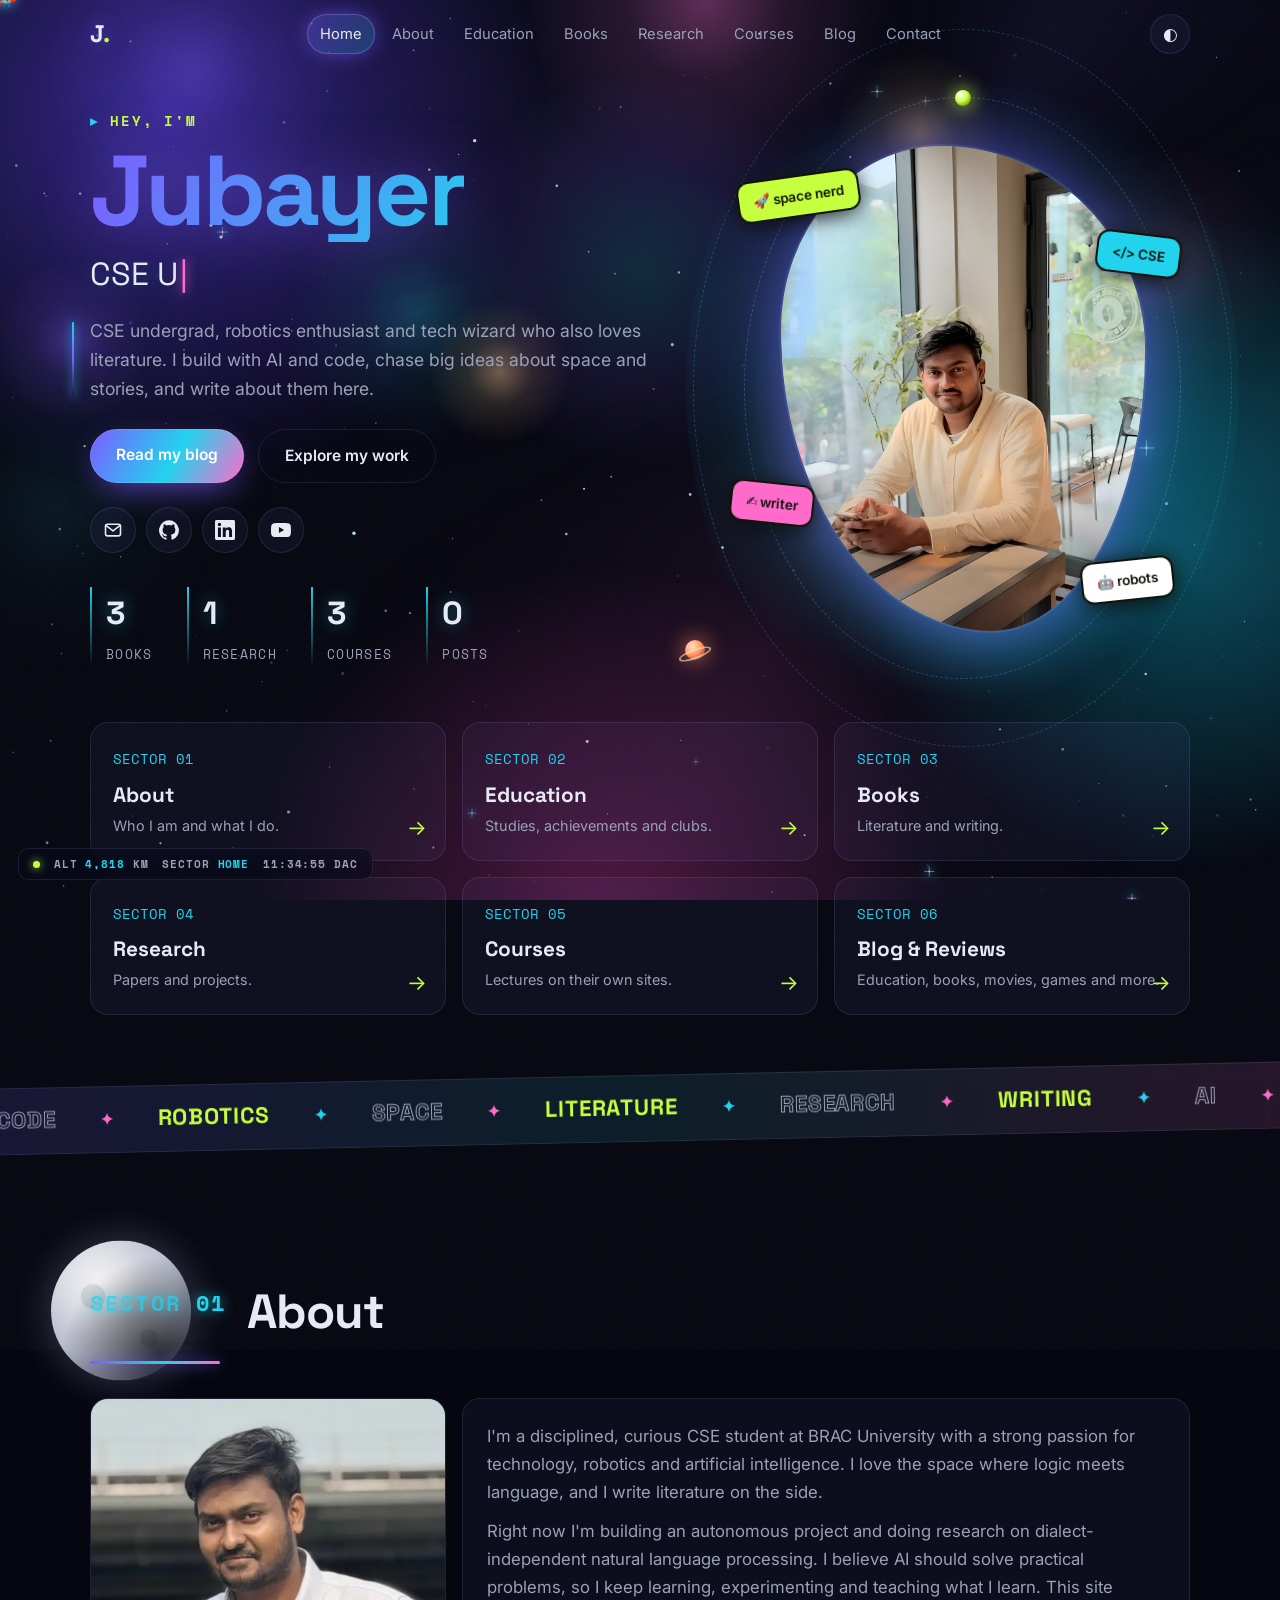
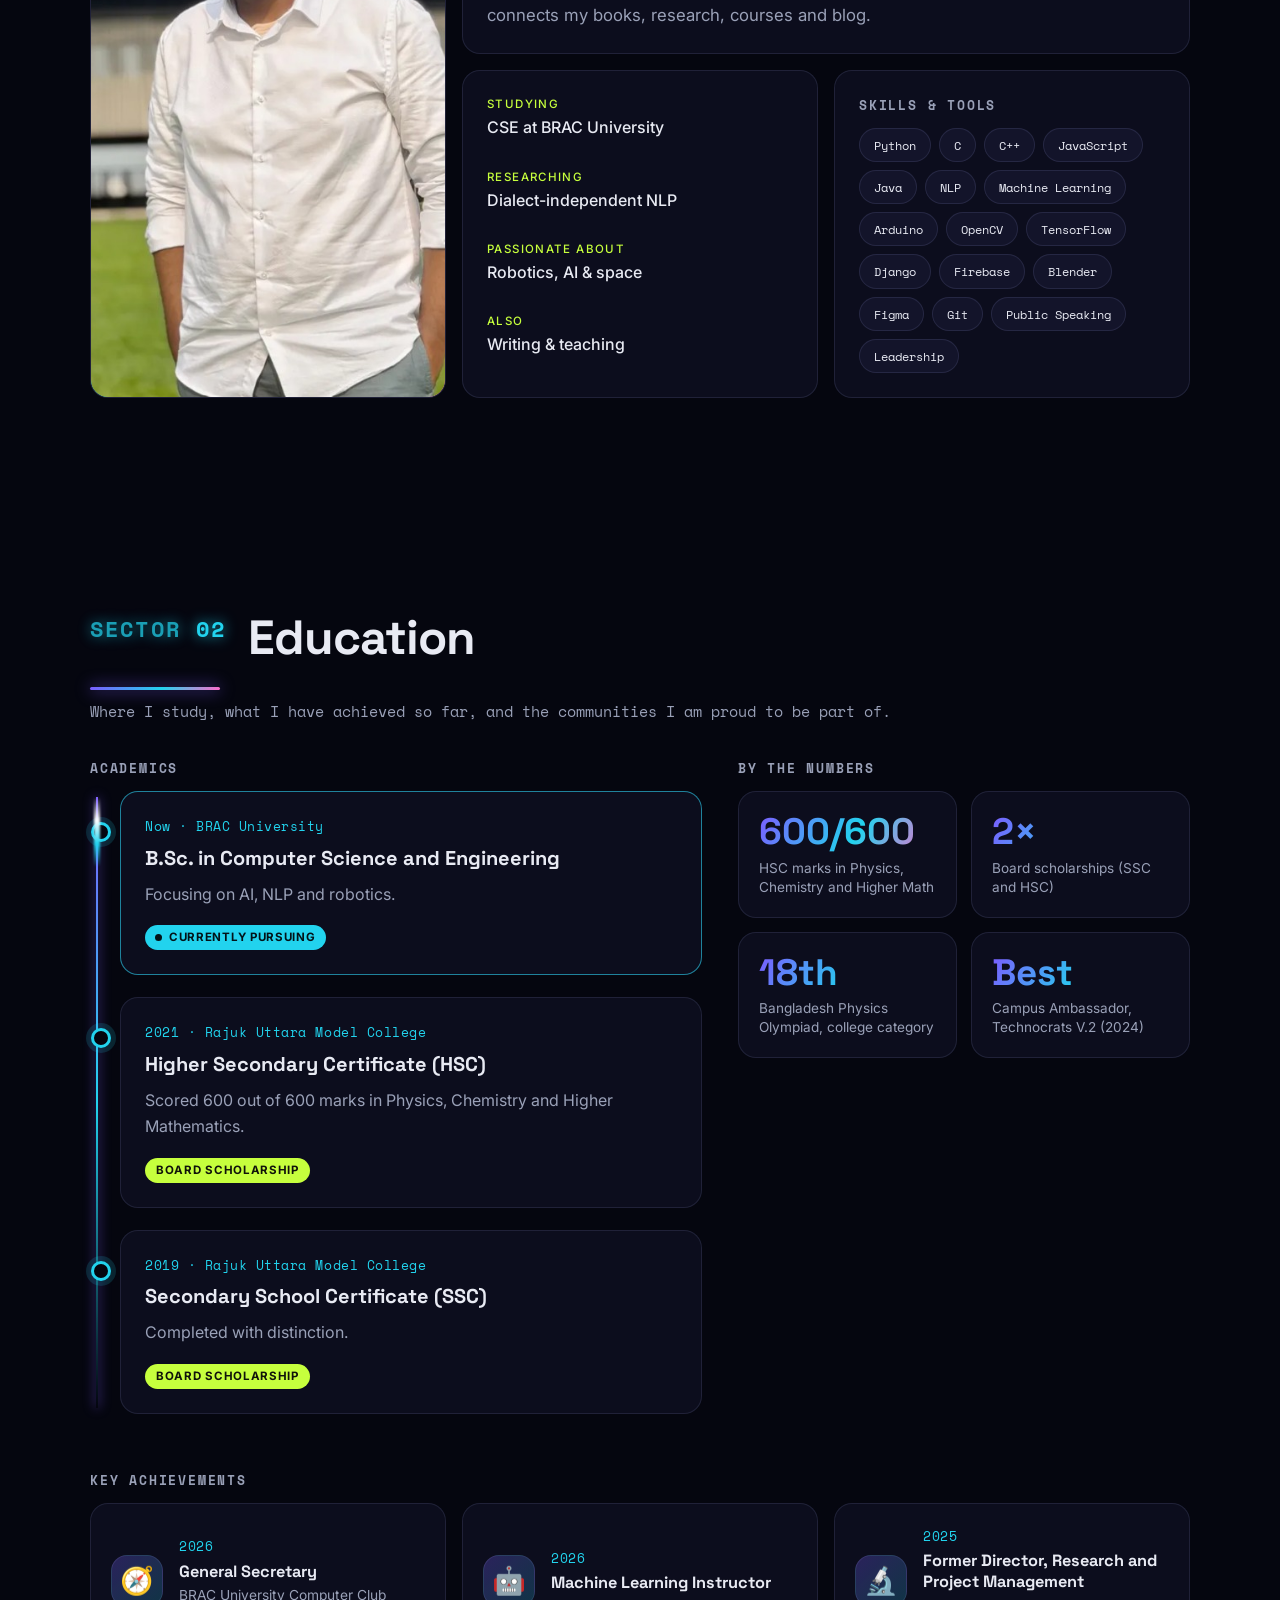
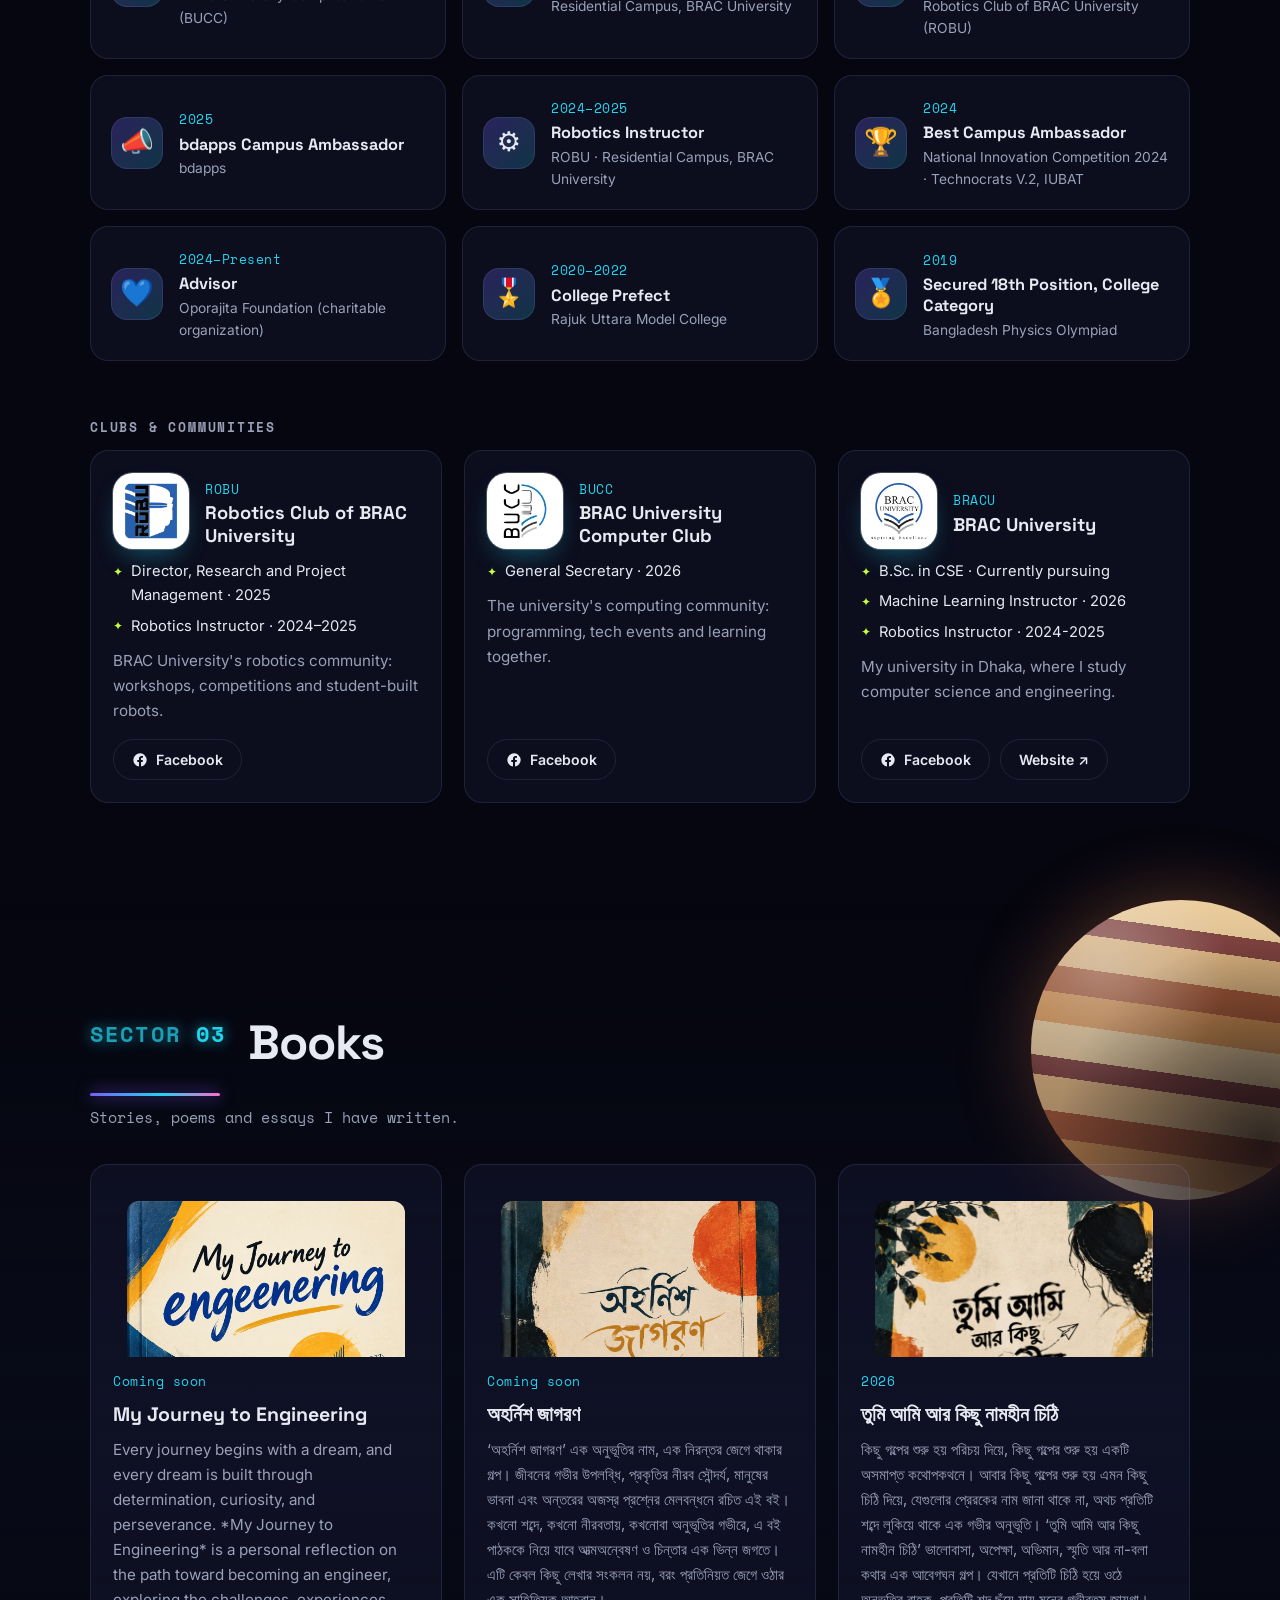
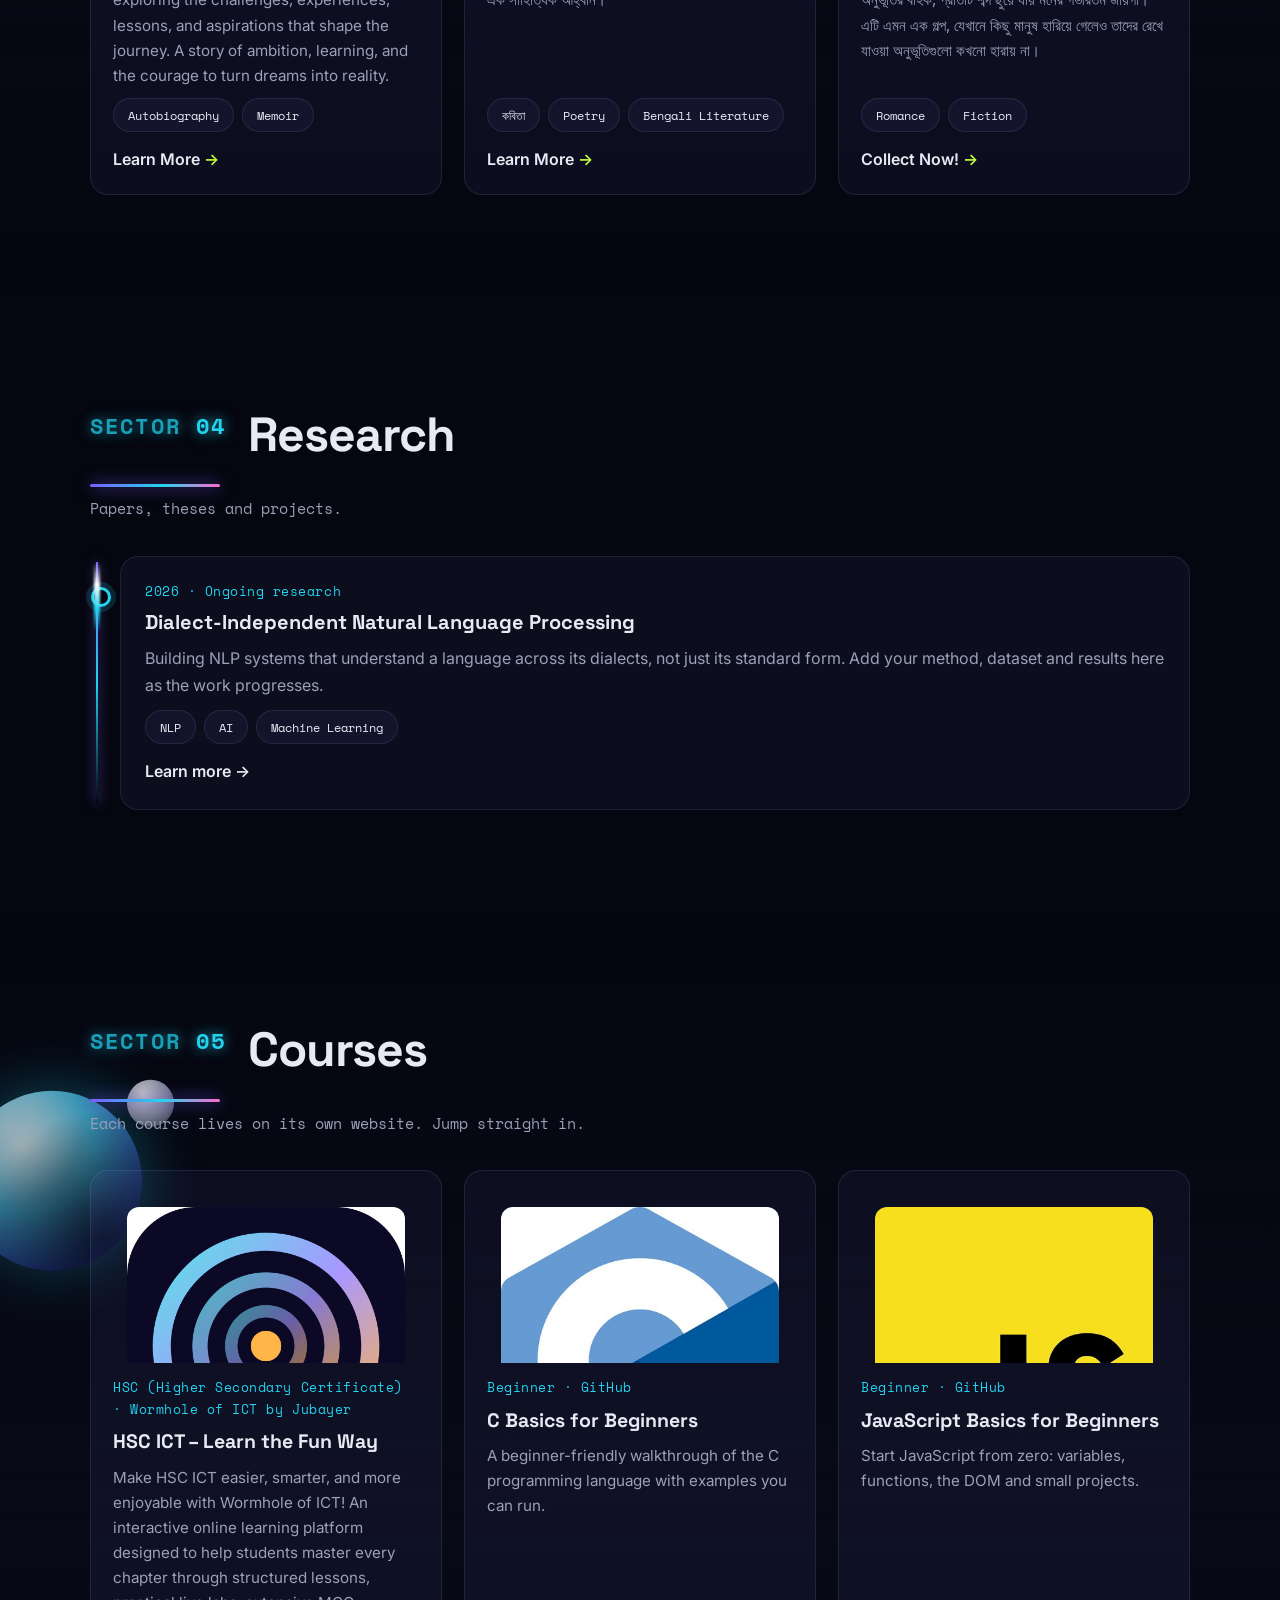
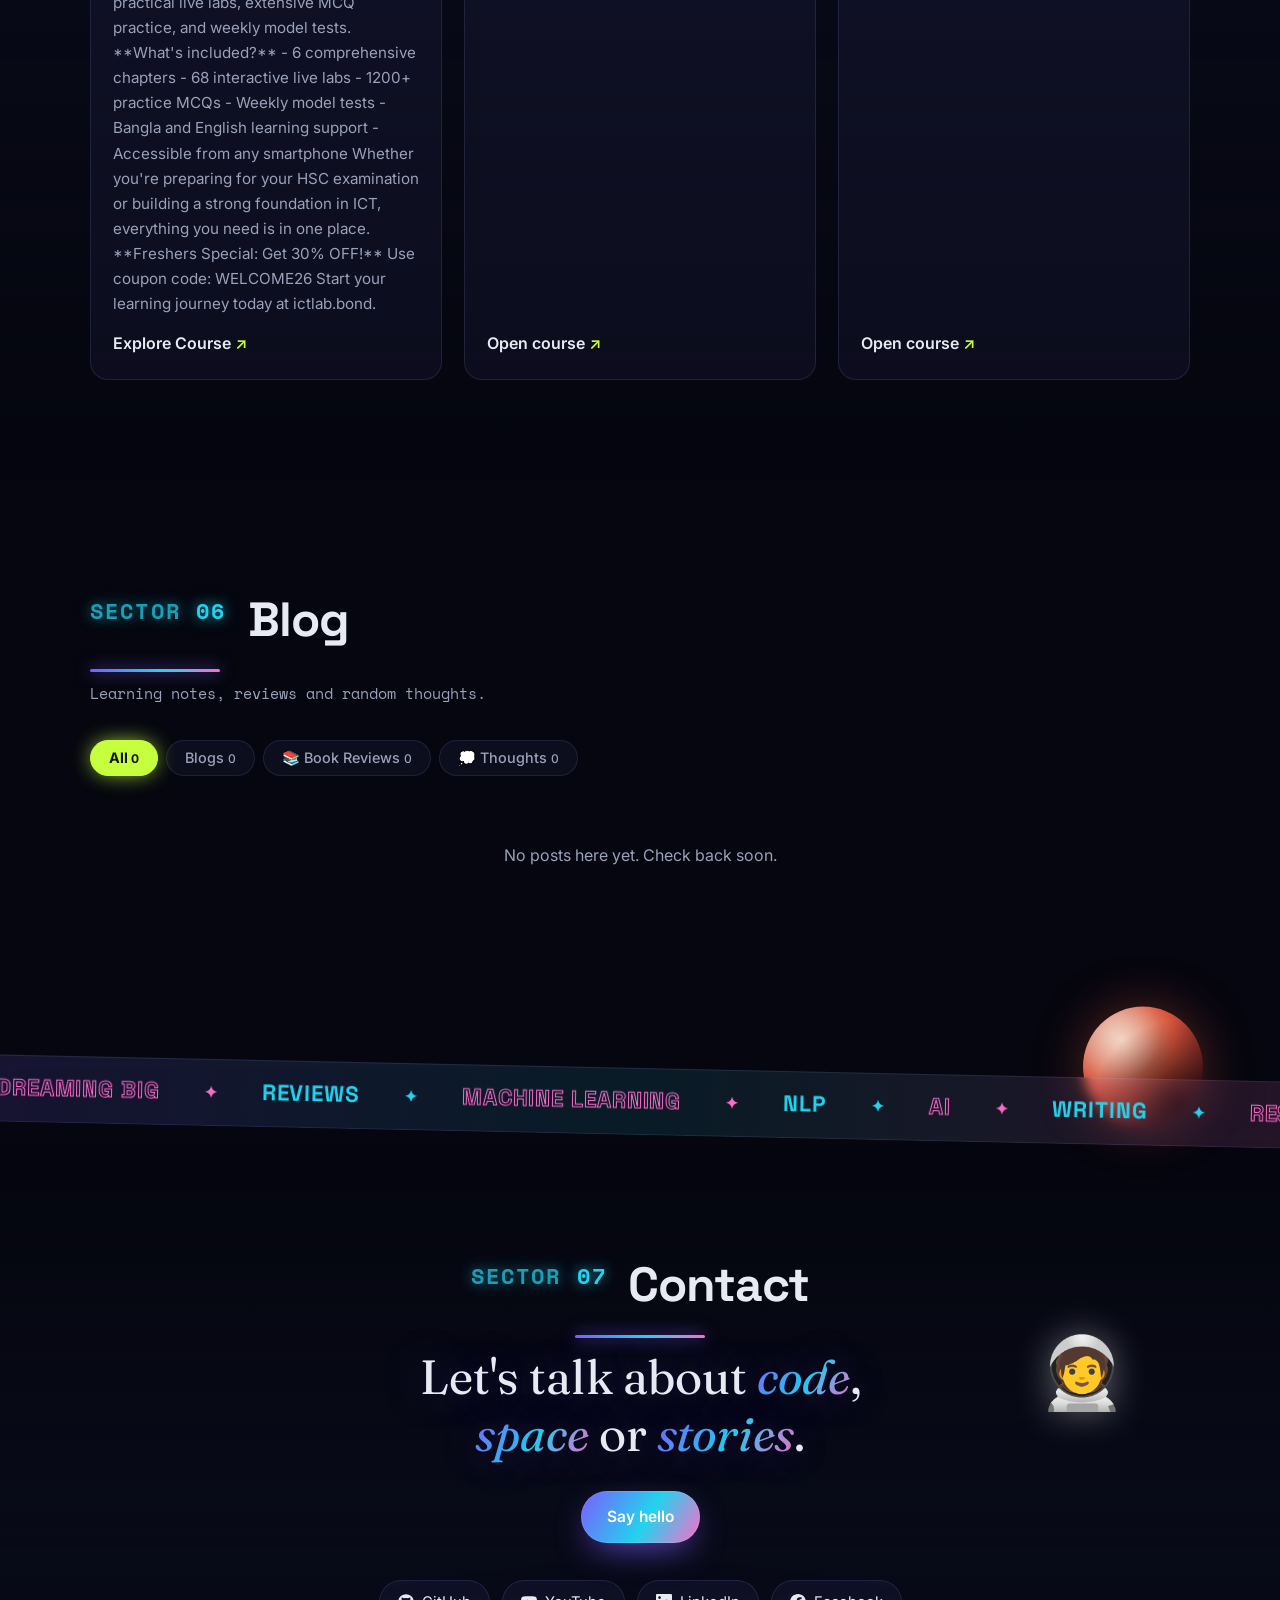
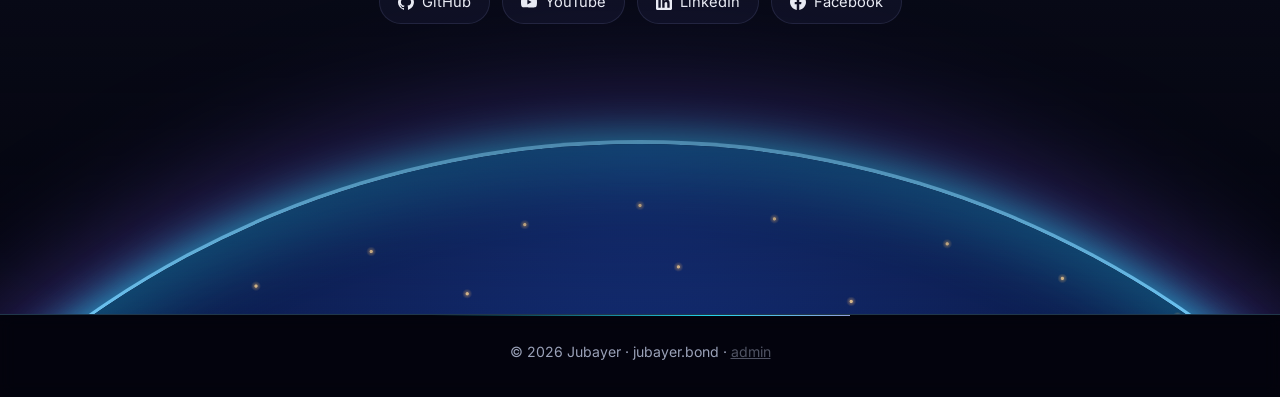
==== commit 9c816c3f: "Add files via upload" ====
--- a/index.html
+++ b/index.html
@@ -199,6 +199,7 @@
   <script src="md.js"></script>
   <script src="content.js"></script>
   <script src="script.js"></script>
+  <script src="shop.js"></script>
   <script src="space.js"></script>
 </body>
 </html>
--- a/style.css
+++ b/style.css
@@ -276,3 +276,150 @@
 @media (max-width:980px){.explore{grid-template-columns:repeat(2,1fr)}}
 @media (max-width:860px){.edu-top{grid-template-columns:1fr}.hl-grid{grid-template-columns:1fr 1fr}}
 @media (max-width:480px){.explore{grid-template-columns:1fr}.ach-grid,.comm-grid{grid-template-columns:1fr}}
+
+/* ================= Book shop ================= */
+.shop-box{display:flex;flex-direction:column;gap:10px;margin-top:4px}
+.buy-row{display:flex;align-items:center;justify-content:space-between;gap:12px;padding:12px 14px;border-radius:14px;border:1px solid var(--line);background:color-mix(in srgb,var(--bg2) 55%,transparent)}
+.price{font-family:"Space Grotesk",sans-serif;font-weight:700;font-size:1.35rem;line-height:1}
+.price s,.sm-row s{font-size:.82rem;font-weight:500;color:var(--muted);margin-left:8px}
+.buy-btn{white-space:nowrap}
+.sold{font-size:.82rem;font-weight:600;color:var(--muted);padding:7px 14px;border-radius:999px;border:1px dashed var(--line)}
+.rev-line{display:flex;align-items:center;gap:8px;background:none;border:0;padding:2px 0;color:var(--muted);font:inherit;font-size:.85rem;cursor:pointer;text-align:left}
+.rev-line:hover .rn{color:var(--text);text-decoration:underline}
+.rs{color:#ffc83d;letter-spacing:1px;white-space:nowrap}.rs i{font-style:normal;opacity:.45}
+
+/* popup */
+.sm{position:fixed;inset:0;z-index:160;display:grid;place-items:center;padding:16px}
+.sm[hidden]{display:none}
+.sm-back{position:absolute;inset:0;background:rgba(3,4,12,.62);backdrop-filter:blur(6px);animation:smf .25s ease}
+.sm-box{position:relative;width:min(560px,100%);max-height:calc(100dvh - 32px);overflow-y:auto;overscroll-behavior:contain;background:var(--bg2);border:1px solid var(--line);border-radius:22px;padding:26px;box-shadow:0 30px 80px -20px rgba(0,0,0,.7);animation:smi .3s cubic-bezier(.2,.8,.2,1)}
+@keyframes smf{from{opacity:0}}@keyframes smi{from{opacity:0;transform:translateY(18px) scale(.98)}}
+.sm-x{position:sticky;top:0;float:right;margin:-8px -8px 0 0;width:36px;height:36px;border-radius:50%;border:1px solid var(--line);background:var(--bg2);color:var(--text);cursor:pointer;font-size:.95rem;z-index:2}
+.sm-head{display:flex;gap:14px;align-items:center;margin-bottom:16px;padding-right:40px}
+.sm-cover{width:58px;height:78px;border-radius:10px;overflow:hidden;flex:none;box-shadow:0 8px 20px -8px rgba(0,0,0,.6)}
+.sm-cover img{width:100%;height:100%;object-fit:cover;display:block}
+.sm-head h3{font-size:1.2rem;line-height:1.25;margin-top:3px}
+.sm-free{padding:10px 14px;border-radius:12px;background:color-mix(in srgb,#34d399 14%,transparent);border:1px solid color-mix(in srgb,#34d399 40%,transparent);color:var(--text);font-weight:600;font-size:.92rem;margin-bottom:14px}
+.sm-row{display:flex;align-items:center;justify-content:space-between;padding:8px 0}
+.sm-l,.sm fieldset legend,.fl>span{font-size:.78rem;font-weight:600;letter-spacing:.06em;text-transform:uppercase;color:var(--muted)}
+.fl>span small{text-transform:none;letter-spacing:0;font-weight:400}
+.sm fieldset{border:0;padding:0;margin:14px 0 0}
+.sm fieldset legend{margin-bottom:8px}
+.qty{display:inline-flex;align-items:center;border:1px solid var(--line);border-radius:999px;overflow:hidden}
+.qty button{width:38px;height:36px;border:0;background:var(--card);color:var(--text);font-size:1.1rem;cursor:pointer}
+.qty input{width:44px;height:36px;border:0;background:transparent;color:var(--text);text-align:center;font:inherit;font-weight:600}
+.opts{display:grid;gap:8px}
+.opt{display:flex;align-items:center;gap:12px;padding:12px 14px;border-radius:14px;border:1px solid var(--line);background:var(--card);cursor:pointer;transition:border-color .2s,box-shadow .2s}
+.opt:has(input:checked){border-color:var(--b);box-shadow:0 0 0 1px var(--b) inset}
+.opt input{accent-color:var(--b);width:18px;height:18px;flex:none}
+.opt span{display:flex;flex-direction:column;gap:2px}
+.opt small{color:var(--muted);font-size:.82rem}.opt small.free{color:#34d399;font-weight:600}
+.bk-logo{font-style:normal;color:#fff;background:#e2136e;padding:1px 7px;border-radius:6px;font-size:.85em;margin-right:4px}
+.sm-grid{display:grid;grid-template-columns:1fr 1fr;gap:12px}
+.fl{display:flex;flex-direction:column;gap:6px;margin-top:2px}.fl.wide{grid-column:1/-1}
+.sm input:not([type=radio]),.sm textarea{width:100%;padding:11px 13px;border-radius:12px;border:1px solid var(--line);background:var(--bg);color:var(--text);font:inherit;font-size:.95rem;resize:vertical}
+.sm input:focus,.sm textarea:focus{outline:none;border-color:var(--b);box-shadow:0 0 0 3px color-mix(in srgb,var(--b) 25%,transparent)}
+.sm .qty input{width:48px;border:0;box-shadow:none;border-radius:0;padding:0;background:transparent}
+.sm form>.fl{margin-top:14px}
+.hp{position:absolute!important;left:-9999px;width:1px;height:1px;opacity:0}
+.bk{margin-top:10px;padding:14px;border-radius:14px;border:1px solid color-mix(in srgb,#e2136e 45%,transparent);background:color-mix(in srgb,#e2136e 8%,transparent)}
+.bk[hidden]{display:none}
+.bk ol{margin:0 0 12px 18px;display:grid;gap:6px;font-size:.92rem}
+.mono{font-family:"Space Mono",monospace;letter-spacing:.02em}
+.copy{margin-left:6px;padding:3px 10px;border-radius:999px;border:1px solid var(--line);background:var(--card);color:var(--text);font:inherit;font-size:.75rem;cursor:pointer}
+.sum{margin-top:16px;padding:12px 14px;border-radius:14px;background:var(--card);border:1px solid var(--line);display:grid;gap:6px;font-size:.92rem}
+.sum div{display:flex;justify-content:space-between;gap:12px}.sum span{color:var(--muted)}
+.sum .tot{padding-top:8px;border-top:1px dashed var(--line);font-size:1.05rem}.sum .tot span{color:var(--text)}
+.sm-err{margin-top:12px;padding:10px 14px;border-radius:12px;background:color-mix(in srgb,#ff5c7a 14%,transparent);color:#ff8fa3;font-size:.9rem}
+.sm-err[hidden]{display:none}
+.sm-go{width:100%;margin-top:16px;padding:14px}
+.sm-go:disabled{opacity:.65;cursor:wait}
+.sm-done{text-align:center;padding:10px 0}
+.sm-done .tick{width:62px;height:62px;margin:0 auto 12px;border-radius:50%;display:grid;place-items:center;font-size:1.8rem;color:#fff;background:linear-gradient(135deg,#34d399,var(--b));box-shadow:0 0 30px -6px #34d399;animation:smi .4s ease}
+.sm-done h3{font-size:1.5rem;margin-bottom:8px}
+.oid{display:inline-flex;align-items:center;gap:6px;margin:10px 0;padding:10px 16px;border-radius:12px;border:1px dashed var(--b);font-size:1.15rem}
+.small{font-size:.88rem}.muted{color:var(--muted)}
+.sm-done .sum{text-align:left}
+.small-done{padding:16px 0 4px}
+/* reviews */
+.rv-sum{display:flex;align-items:center;gap:10px;margin:-4px 0 12px}
+.rv-sum b{font-family:"Space Grotesk",sans-serif;font-size:1.8rem}.rv-sum .rs{font-size:1.1rem}.rv-sum span:last-child{color:var(--muted);font-size:.9rem}
+.rv-list{list-style:none;display:grid;gap:10px;max-height:300px;overflow-y:auto;padding-right:4px}
+.rv-list li{padding:12px 14px;border-radius:14px;background:var(--card);border:1px solid var(--line)}
+.rv-list li.none{color:var(--muted);text-align:center}
+.rv-top{display:flex;align-items:center;gap:10px;flex-wrap:wrap;margin-bottom:4px}
+.rv-top time{margin-left:auto;color:var(--muted);font-size:.78rem}
+.rv-list p{font-size:.93rem;line-height:1.55;white-space:pre-line}
+.rv-form{margin-top:18px;padding-top:16px;border-top:1px solid var(--line)}
+.rv-form h4{margin-bottom:8px}
+.rv-form .small{text-align:center;margin-top:10px}
+.pick{display:flex;gap:4px;margin-bottom:10px}
+.pick button{font-size:1.9rem;line-height:1;background:none;border:0;color:var(--line);cursor:pointer;padding:2px;transition:transform .15s,color .15s;-webkit-text-stroke:1px var(--muted)}
+.pick button.on{color:#ffc83d;-webkit-text-stroke:0}
+.pick button:hover{transform:scale(1.15)}
+@media (max-width:520px){
+  .sm{padding:0;align-items:end}
+  .sm-box{border-radius:22px 22px 0 0;max-height:94dvh;padding:22px 18px calc(22px + env(safe-area-inset-bottom))}
+  .sm-grid{grid-template-columns:1fr}
+  .buy-row{padding:10px 12px}
+}
+
+/* ================= Announcement bar ================= */
+.ann{position:fixed;top:0;left:0;right:0;height:36px;z-index:60;display:flex;align-items:center;overflow:hidden;
+  background:linear-gradient(90deg,color-mix(in srgb,var(--a) 85%,#000),color-mix(in srgb,var(--b) 70%,#000) 55%,color-mix(in srgb,var(--c) 75%,#000));
+  color:#fff;font-size:.86rem;font-weight:500;box-shadow:0 4px 20px -6px color-mix(in srgb,var(--a) 70%,transparent)}
+.ann::before{content:"";position:absolute;inset:0;background:linear-gradient(90deg,transparent,rgba(255,255,255,.18),transparent);transform:translateX(-100%);animation:annshine 5s ease-in-out infinite;pointer-events:none}
+@keyframes annshine{60%,100%{transform:translateX(100%)}}
+.ann-track{flex:1;display:flex;width:max-content;min-width:0;overflow:hidden;mask-image:linear-gradient(90deg,transparent,#000 4%,#000 96%,transparent)}
+.ann-track.go{overflow:visible;mask-image:none}
+.ann-run{display:flex;align-items:center;flex:none;white-space:nowrap}
+.ann-track.go .ann-run{animation:annmove var(--ann-dur,30s) linear infinite}
+.ann:hover .ann-run,.ann-track.hold .ann-run,.ann:focus-within .ann-run{animation-play-state:paused}
+@keyframes annmove{to{transform:translateX(-100%)}}
+.ann-i{display:inline-flex;align-items:center;gap:8px;padding:0 6px;color:#fff;text-decoration:none}
+a.ann-i:hover span{text-decoration:underline;text-underline-offset:3px}
+.ann-dot{font-style:normal;opacity:.7;padding:0 18px;font-size:.75rem}
+.ann-new{font-style:normal;font-size:.68rem;font-weight:800;letter-spacing:.08em;padding:2px 7px;border-radius:999px;background:var(--lime);color:#10130a;box-shadow:0 0 12px var(--lime);animation:annpulse 1.6s ease-in-out infinite}
+@keyframes annpulse{50%{box-shadow:0 0 2px var(--lime);transform:scale(.94)}}
+.ann-x{flex:none;position:relative;z-index:1;width:36px;height:36px;border:0;background:linear-gradient(90deg,transparent,rgba(0,0,0,.35) 40%);color:#fff;cursor:pointer;font-size:.8rem;opacity:.85}
+.ann-x:hover{opacity:1}
+html.has-ann body{padding-top:36px}
+html.has-ann .nav{top:36px}
+html.has-ann{scroll-padding-top:106px}
+@media (max-width:860px){html.has-ann #menu{top:100px}}
+@media (prefers-reduced-motion:reduce){.ann::before,.ann-new{animation:none}.ann-track{overflow-x:auto}}
+
+/* ================= Coupons ================= */
+.cp{margin-top:14px}
+.cp-ticket{position:relative;display:flex;align-items:center;gap:10px;padding:8px 8px 8px 14px;border-radius:14px;border:1.5px dashed color-mix(in srgb,var(--c) 60%,var(--line));
+  background:linear-gradient(110deg,color-mix(in srgb,var(--c) 10%,transparent),color-mix(in srgb,var(--a) 8%,transparent))}
+.cp-ticket::before,.cp-ticket::after{content:"";position:absolute;top:50%;width:14px;height:14px;margin-top:-7px;border-radius:50%;background:var(--bg2);border:1.5px dashed color-mix(in srgb,var(--c) 60%,var(--line))}
+.cp-ticket::before{left:-8px;clip-path:inset(0 0 0 50%)}.cp-ticket::after{right:-8px;clip-path:inset(0 50% 0 0)}
+.cp-ico{font-size:1.25rem;flex:none}
+.sm .cp-ticket input{flex:1;min-width:0;border:0;background:transparent;padding:8px 4px;text-transform:uppercase;letter-spacing:.08em;box-shadow:none}
+.sm .cp-ticket input::placeholder{text-transform:none;letter-spacing:0;font-family:Inter,sans-serif}
+.cp-btn{flex:none;padding:9px 16px;border-radius:10px;border:0;background:var(--grad);color:#fff;font:inherit;font-weight:600;font-size:.88rem;cursor:pointer}
+.cp-btn.ghost{background:transparent;border:1px solid var(--line);color:var(--text)}
+.cp-ticket.on{border-style:solid;border-color:#34d399;background:linear-gradient(110deg,color-mix(in srgb,#34d399 16%,transparent),color-mix(in srgb,var(--b) 8%,transparent));animation:cppop .45s cubic-bezier(.2,1.6,.4,1)}
+.cp-ticket.on::before,.cp-ticket.on::after{border-style:solid;border-color:#34d399}
+@keyframes cppop{0%{transform:scale(.96)}60%{transform:scale(1.02)}}
+.cp-txt{flex:1;display:flex;flex-direction:column;gap:1px;padding:4px 0}
+.cp-txt b{letter-spacing:.08em}.cp-txt small{color:var(--muted);font-size:.82rem}
+.cp-msg{font-size:.85rem;margin-top:6px;color:var(--muted)}.cp-msg.bad{color:#ff8fa3}
+.sum .disc span,.sum .disc b{color:#34d399}
+/* tickets above the books */
+.cp-strip{display:flex;gap:16px;flex-wrap:wrap;margin:-6px 0 26px}
+.cp-card{position:relative;display:flex;min-width:min(100%,330px);flex:0 1 380px;border-radius:16px;overflow:hidden;
+  background:linear-gradient(120deg,color-mix(in srgb,var(--a) 22%,var(--bg2)),color-mix(in srgb,var(--c) 18%,var(--bg2)));
+  border:1px solid color-mix(in srgb,var(--c) 35%,var(--line));box-shadow:0 18px 40px -22px color-mix(in srgb,var(--c) 70%,transparent);
+  -webkit-mask:radial-gradient(circle at 38% 0,transparent 11px,#000 11.5px) top/100% 51% no-repeat,radial-gradient(circle at 38% 100%,transparent 11px,#000 11.5px) bottom/100% 51% no-repeat;
+          mask:radial-gradient(circle at 38% 0,transparent 11px,#000 11.5px) top/100% 51% no-repeat,radial-gradient(circle at 38% 100%,transparent 11px,#000 11.5px) bottom/100% 51% no-repeat}
+.cp-left{width:38%;flex:none;display:flex;flex-direction:column;justify-content:center;gap:4px;padding:18px 14px 18px 18px;border-right:2px dashed rgba(255,255,255,.28)}
+.cp-left span{font-family:"Space Grotesk",sans-serif;font-weight:700;font-size:1.45rem;line-height:1.05;background:var(--grad);-webkit-background-clip:text;background-clip:text;color:transparent}
+.cp-left small{font-size:.78rem;color:var(--muted);line-height:1.3}
+.cp-right{flex:1;display:flex;flex-direction:column;align-items:flex-start;gap:4px;padding:16px 18px}
+.cp-right small{font-size:.72rem;text-transform:uppercase;letter-spacing:.1em;color:var(--muted)}
+.cp-right b{font-size:1.2rem;letter-spacing:.12em}
+.cp-right em{font-style:normal;font-size:.76rem;color:var(--muted)}
+.cp-use{margin:2px 0 2px;padding:6px 12px;border-radius:999px;border:1px solid var(--line);background:var(--card);color:var(--text);font:inherit;font-size:.8rem;font-weight:600;cursor:pointer;transition:.2s}
+.cp-use:hover{border-color:var(--c);box-shadow:0 0 16px -4px var(--c)}
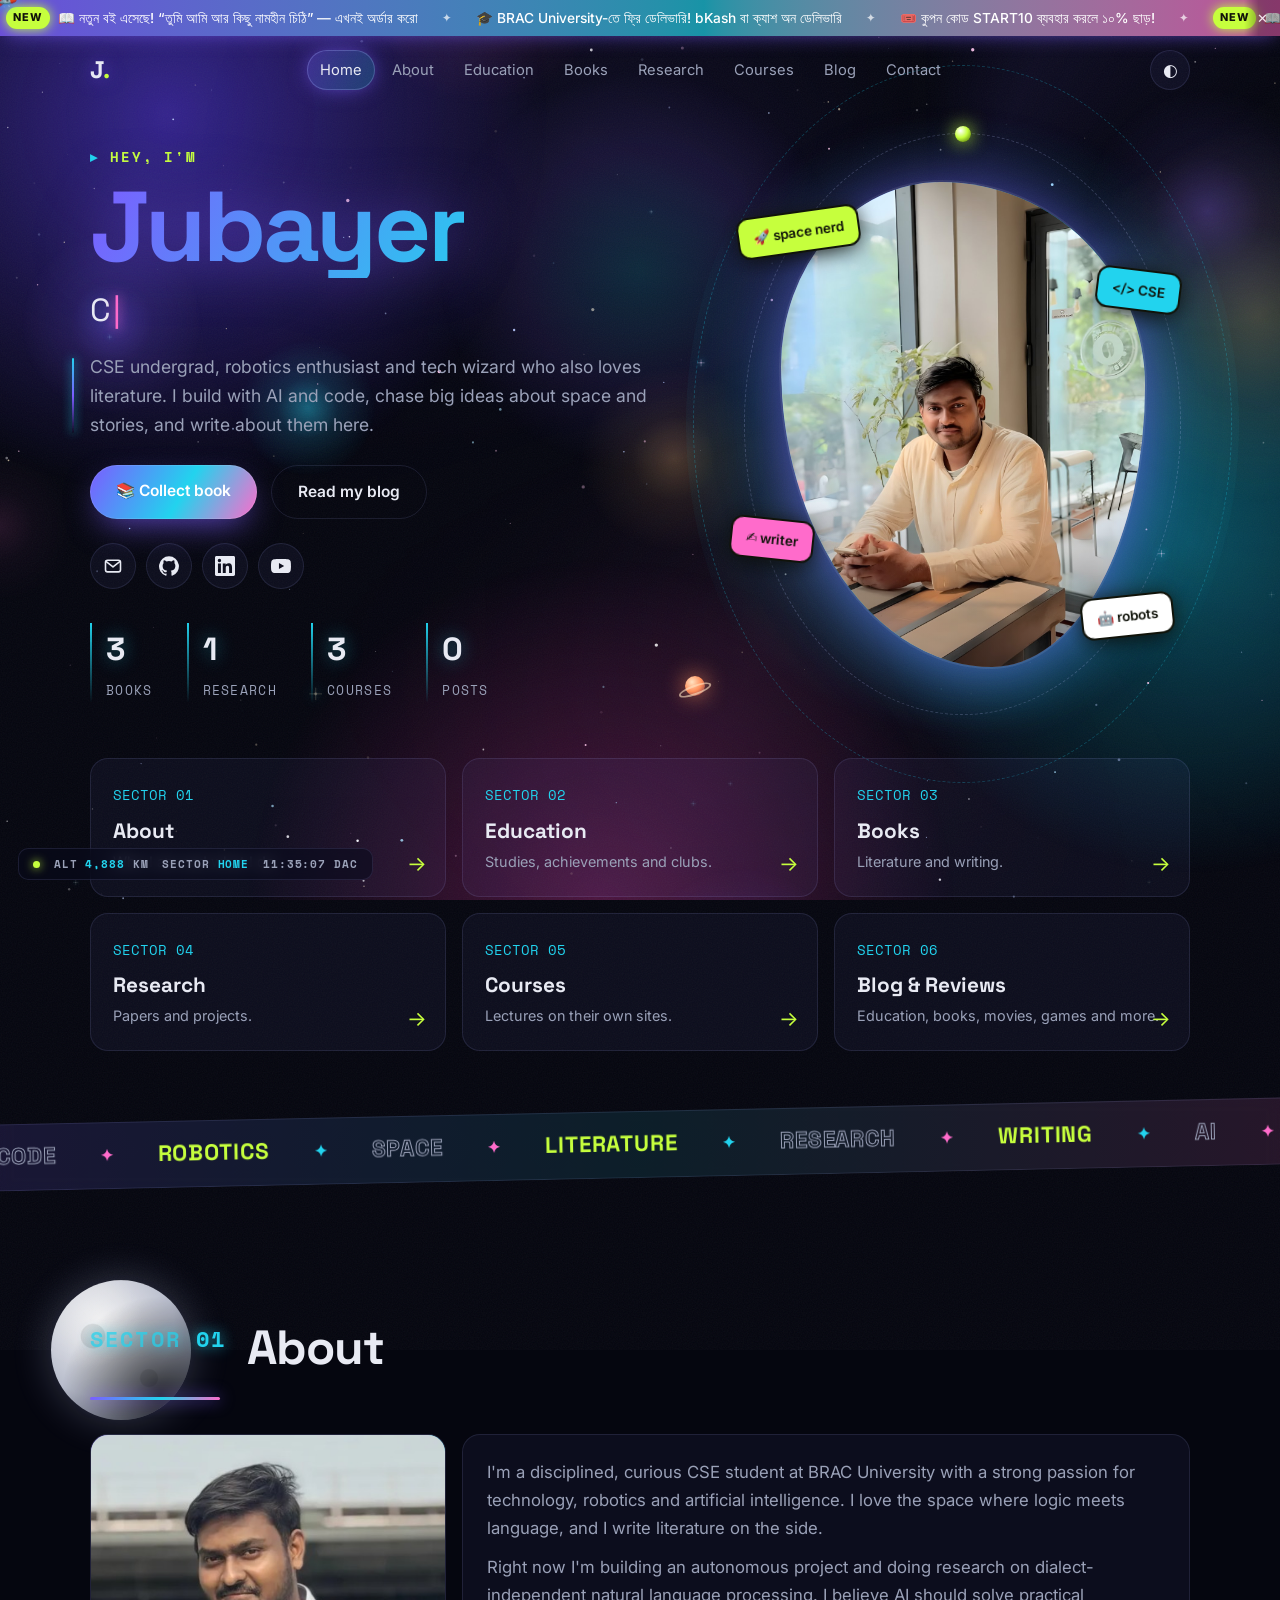
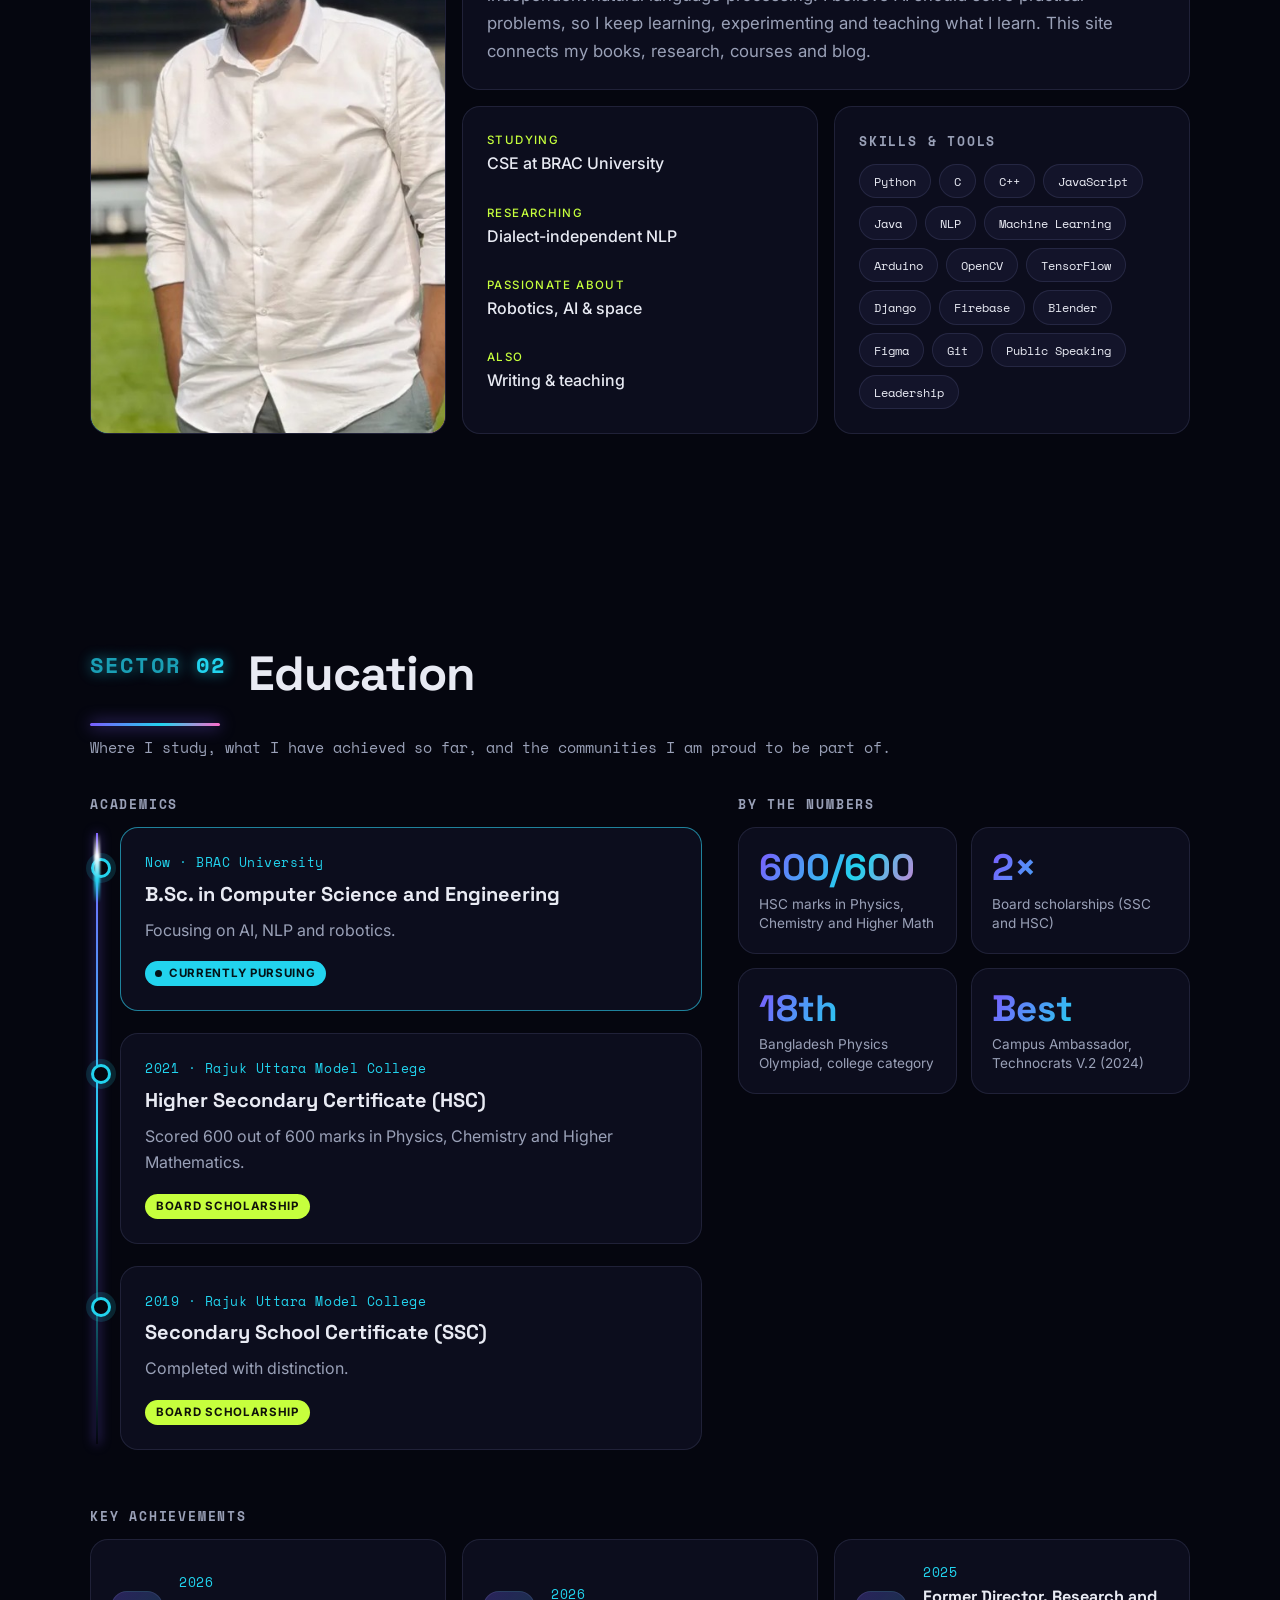
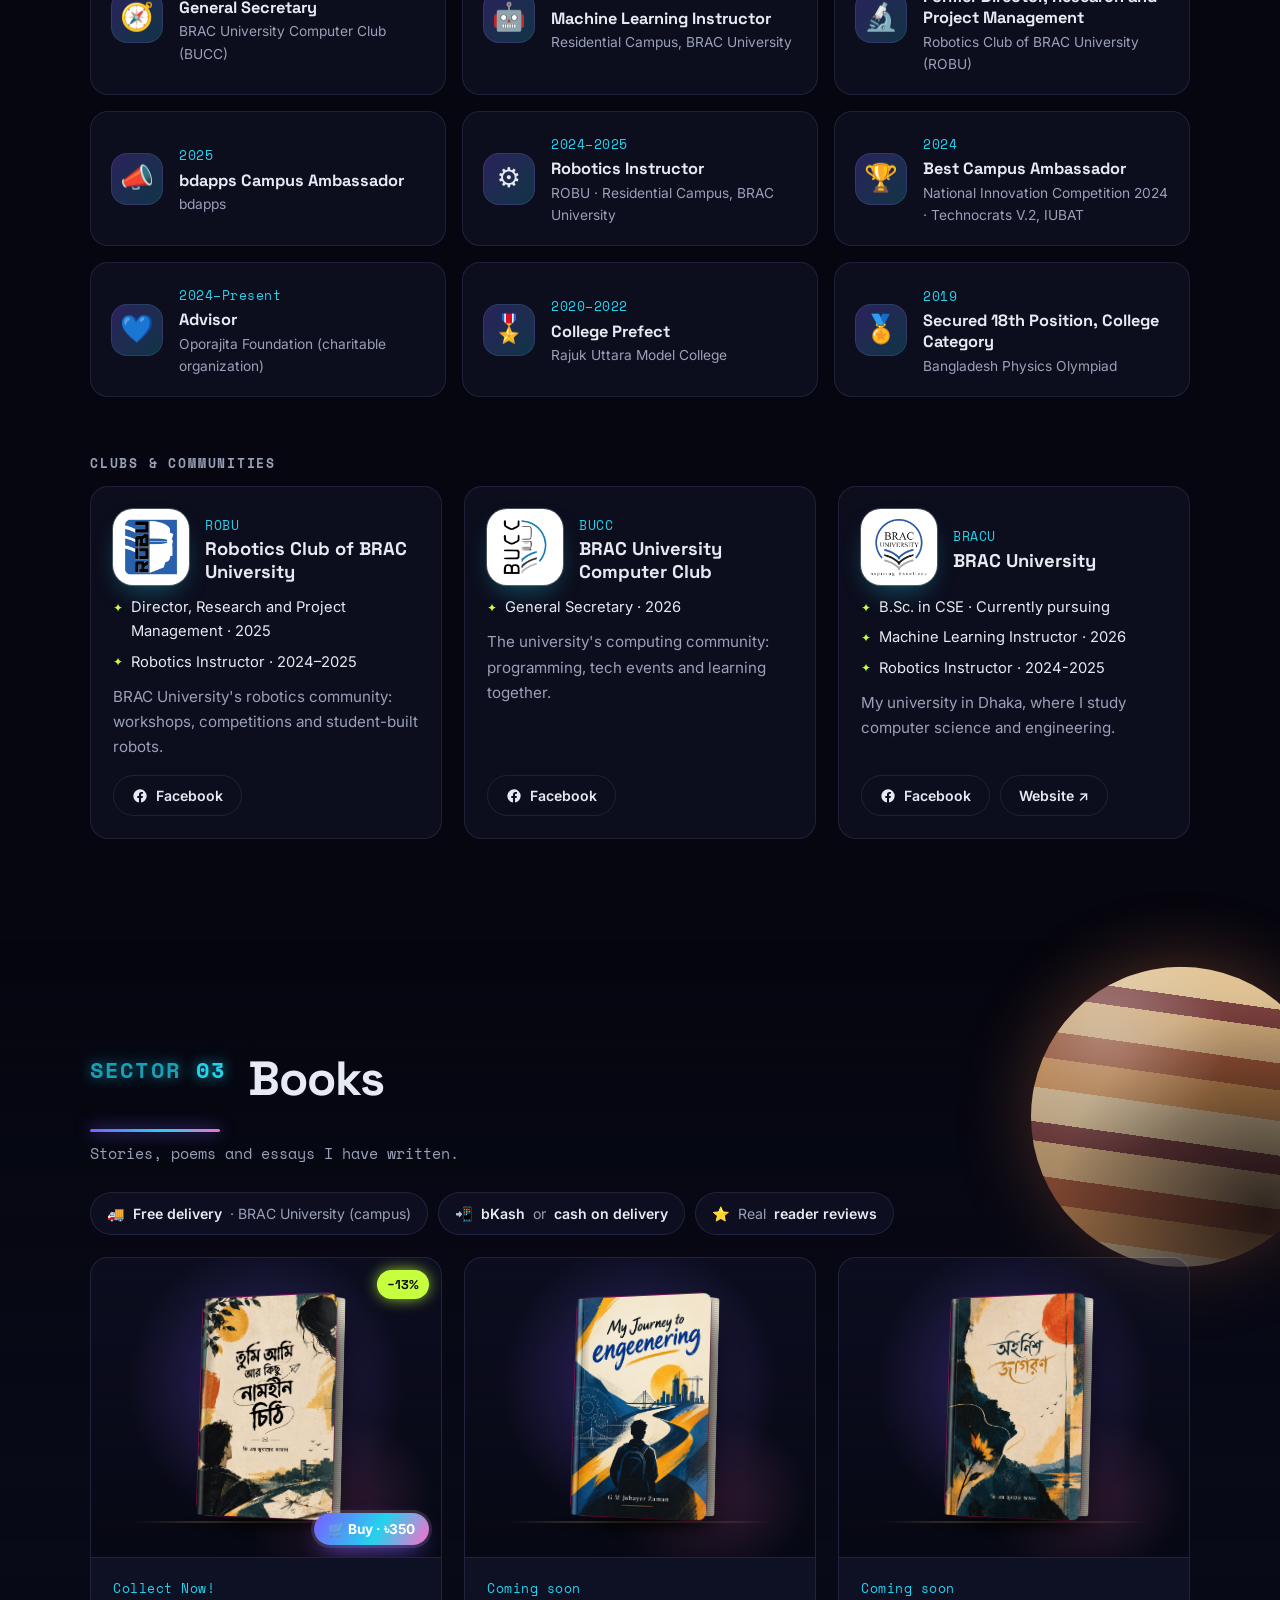
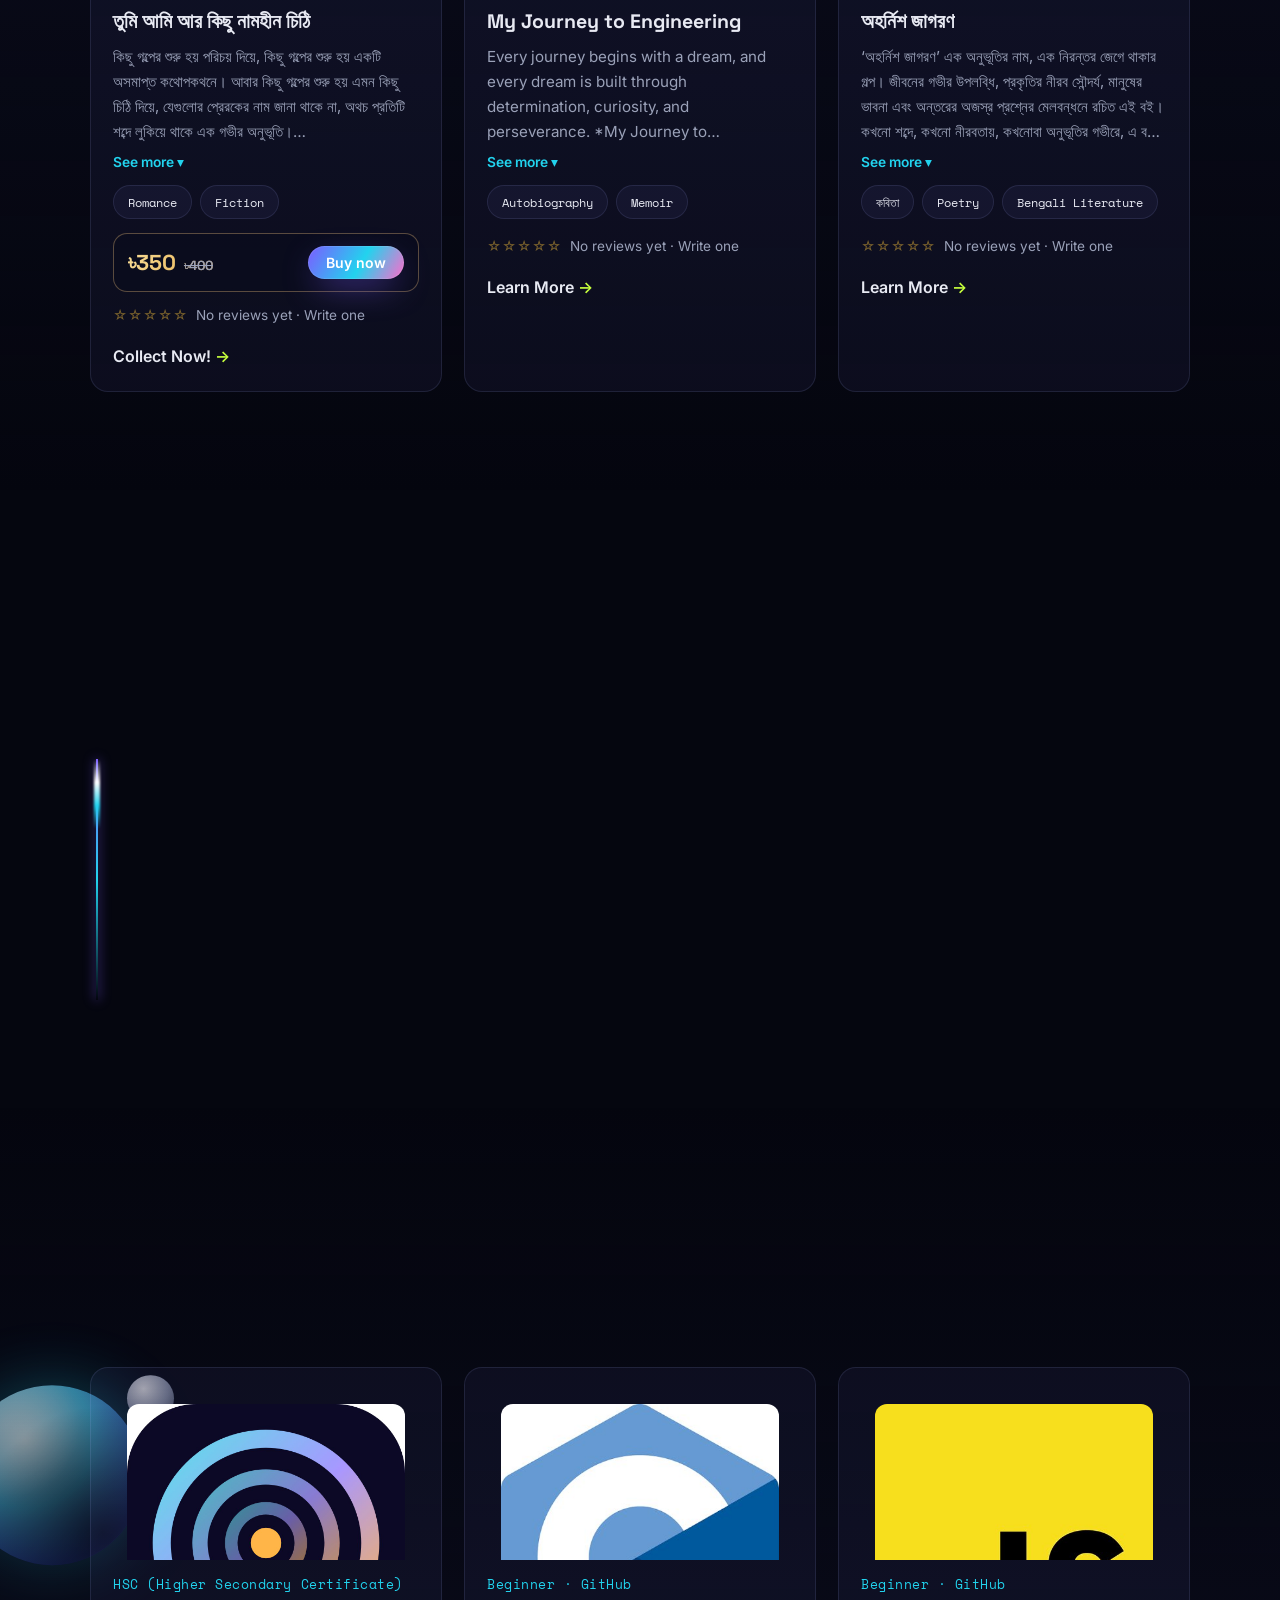
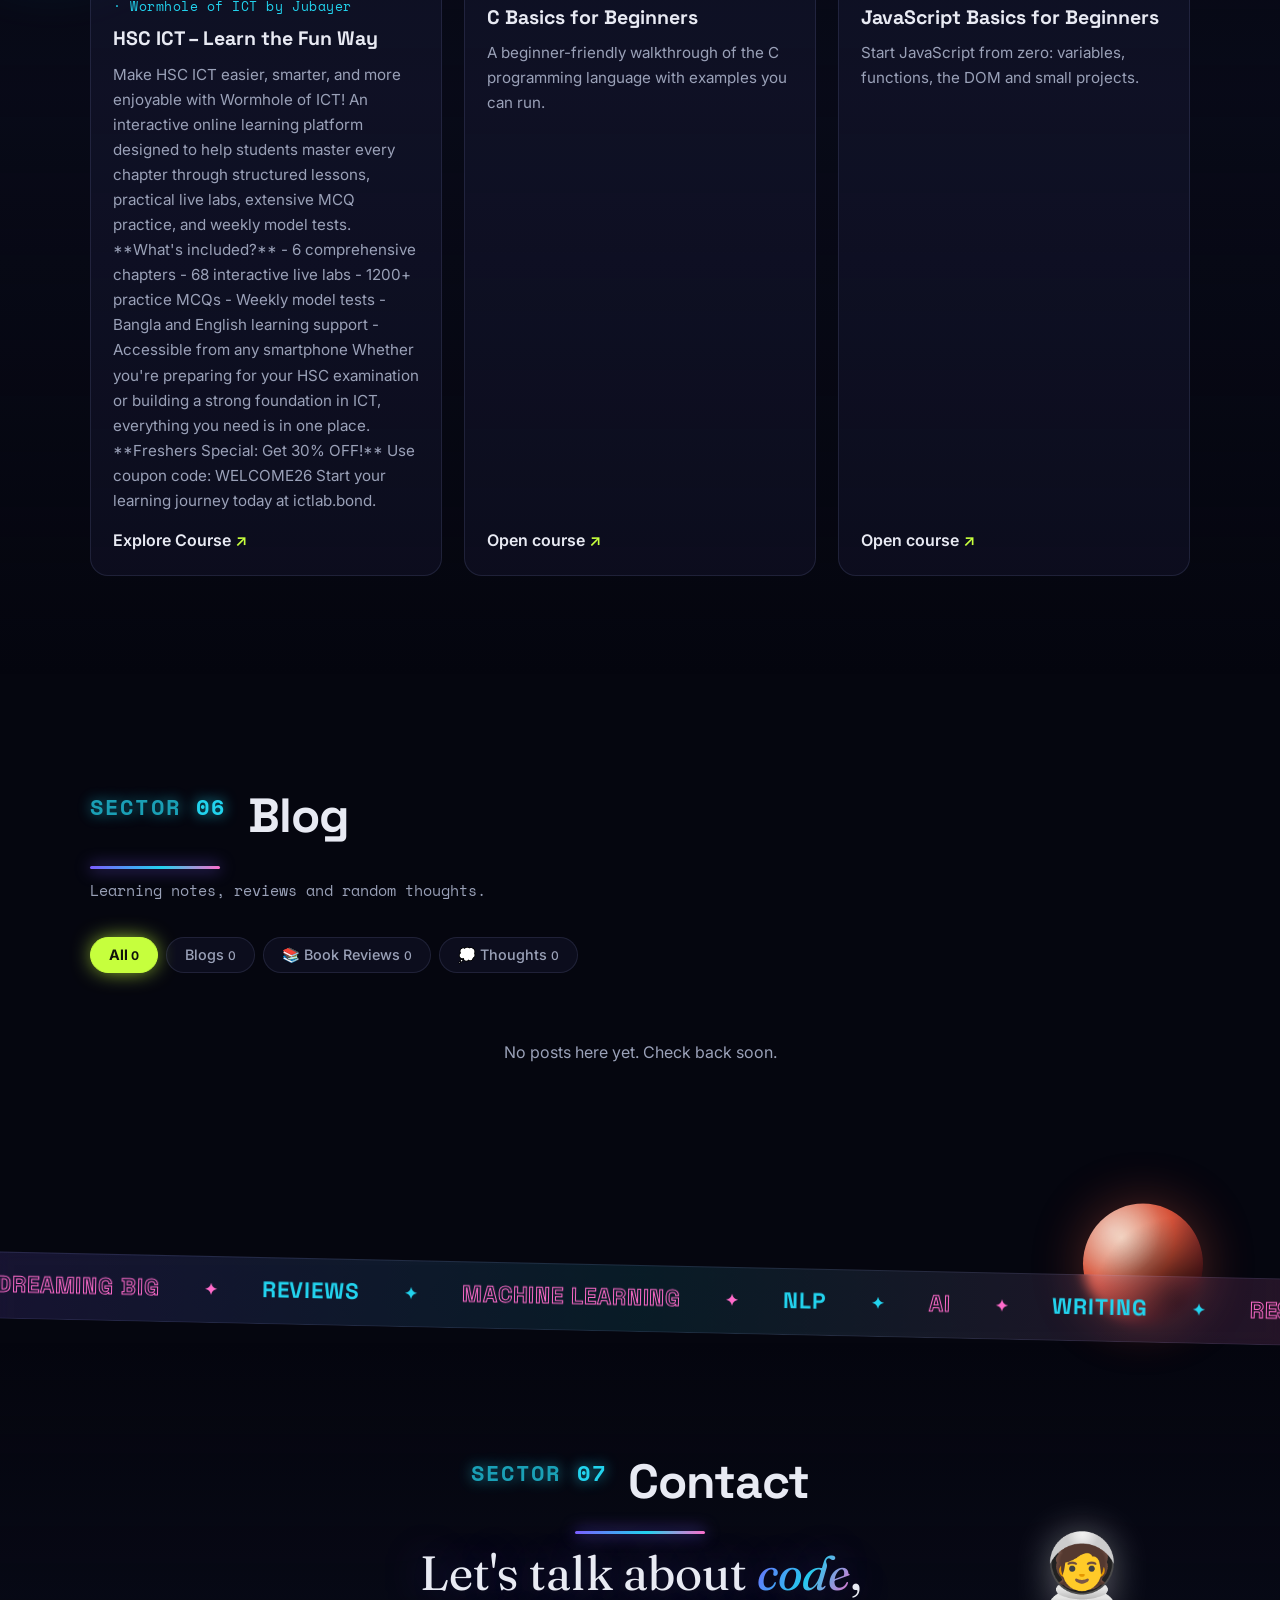
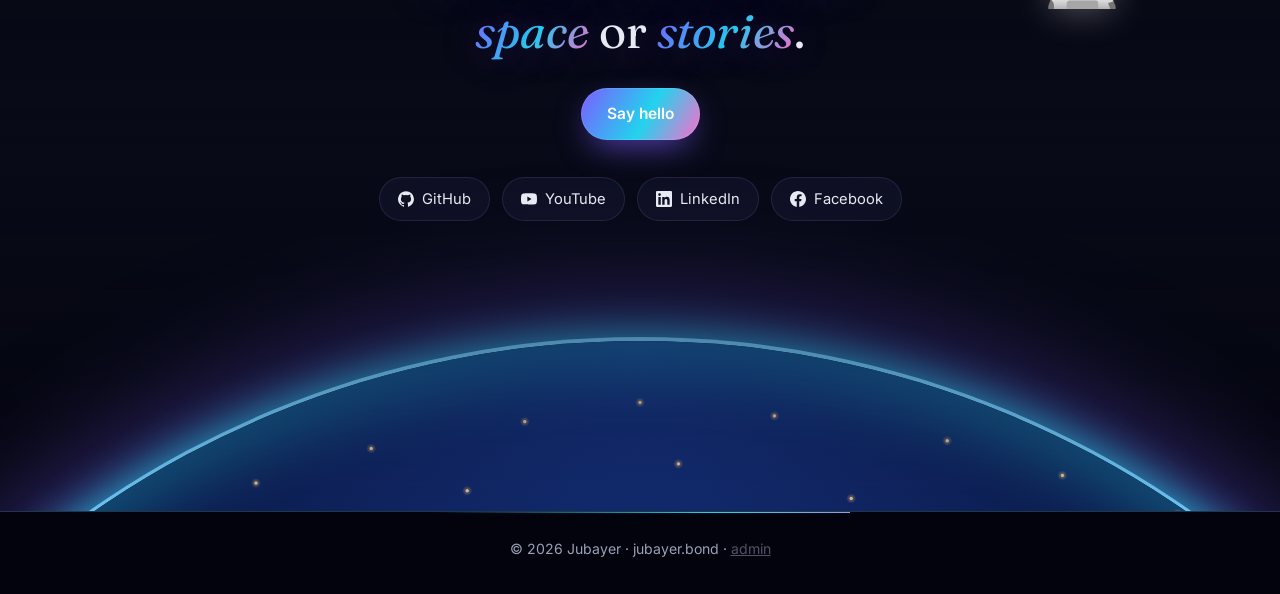
==== commit 592e462d: "Add files via upload" ====
--- a/index.html
+++ b/index.html
@@ -57,8 +57,8 @@
           <p class="role reveal"><span id="typed"></span><span class="caret">|</span></p>
           <p class="lead reveal" id="heroIntro"></p>
           <div class="cta reveal">
-            <a class="btn primary mag" href="#blog">Read my blog</a>
-            <a class="btn ghost mag" href="#books">Explore my work</a>
+            <a class="btn primary mag" href="#books">📚 Collect book</a>
+            <a class="btn ghost mag" href="#blog">Read my blog</a>
           </div>
           <div class="hero-links reveal">
             <div class="sl-icons" id="heroLinks"></div>
--- a/style.css
+++ b/style.css
@@ -423,3 +423,60 @@
 .cp-right em{font-style:normal;font-size:.76rem;color:var(--muted)}
 .cp-use{margin:2px 0 2px;padding:6px 12px;border-radius:999px;border:1px solid var(--line);background:var(--card);color:var(--text);font:inherit;font-size:.8rem;font-weight:600;cursor:pointer;transition:.2s}
 .cp-use:hover{border-color:var(--c);box-shadow:0 0 16px -4px var(--c)}
+
+/* ================= Book card: folded description + Buy on the cover ================= */
+.blurb-wrap{display:flex;flex-direction:column;align-items:flex-start;gap:4px}
+.blurb-wrap .blurb{display:-webkit-box;-webkit-box-orient:vertical;-webkit-line-clamp:4;line-clamp:4;overflow:hidden;white-space:pre-line}
+.blurb-wrap.open .blurb{display:block;-webkit-line-clamp:unset;line-clamp:none;overflow:visible;animation:blurbin .35s ease}
+@keyframes blurbin{from{opacity:.4}}
+.more{background:none;border:0;padding:2px 0;font:inherit;font-size:.86rem;font-weight:600;color:var(--b);cursor:pointer}
+.more span{display:inline-block;transition:transform .25s}
+.more:hover{text-decoration:underline;text-underline-offset:3px}
+.cover{position:relative}
+.cover.can-buy{cursor:pointer}
+.cover-buy{position:absolute;right:10px;bottom:10px;z-index:2;padding:8px 14px;border-radius:999px;border:0;font-family:Inter,system-ui,sans-serif;line-height:1.2;font-size:.85rem;font-weight:700;font-style:normal;color:#fff;
+  background:var(--grad);box-shadow:0 10px 24px -8px rgba(124,92,255,.9),0 0 0 3px rgba(255,255,255,.12);cursor:pointer;
+  transition:transform .25s cubic-bezier(.2,1.4,.4,1),box-shadow .25s;animation:buyglow 2.4s ease-in-out infinite}
+.cover-buy:hover,.cover.can-buy:hover .cover-buy{transform:translateY(-2px) scale(1.05);box-shadow:0 14px 30px -8px rgba(255,107,203,.9),0 0 0 3px rgba(255,255,255,.2)}
+@keyframes buyglow{50%{box-shadow:0 10px 30px -6px rgba(255,107,203,.9),0 0 0 3px rgba(255,255,255,.18)}}
+.cover-buy.sold-tag{background:rgba(10,12,28,.8);color:#fff;animation:none;cursor:default;box-shadow:none}
+.cover-off{position:absolute;left:10px;top:10px;z-index:2;padding:4px 10px;border-radius:999px;background:var(--lime);color:#10130a;font-family:"Space Grotesk",sans-serif;font-weight:700;font-size:.8rem;font-style:normal;box-shadow:0 0 16px -2px var(--lime)}
+@media (prefers-reduced-motion:reduce){.cover-buy{animation:none}}
+
+/* ================= Bookstore look (Books section) ================= */
+.book-card{padding:0;gap:0;overflow:hidden}
+.bk-body{display:flex;flex-direction:column;gap:10px;flex:1;padding:20px 22px 22px}
+.bk-stage{position:relative;height:300px;display:grid;place-items:center;perspective:1100px;overflow:hidden;border-bottom:1px solid var(--line);
+  background:radial-gradient(55% 65% at 50% 42%,color-mix(in srgb,var(--a) 34%,transparent),transparent 72%),
+             radial-gradient(40% 40% at 70% 80%,color-mix(in srgb,var(--c) 18%,transparent),transparent 70%),
+             linear-gradient(180deg,color-mix(in srgb,var(--bg2) 30%,transparent),color-mix(in srgb,var(--bg) 75%,transparent))}
+.bk-stage::before{content:"";position:absolute;left:12%;right:12%;bottom:34px;height:2px;border-radius:2px;background:linear-gradient(90deg,transparent,color-mix(in srgb,#f2c46d 55%,transparent),transparent);opacity:.7}
+.bk-stage::after{content:"";position:absolute;bottom:24px;left:50%;width:170px;height:22px;transform:translateX(-50%);background:radial-gradient(closest-side,rgba(0,0,0,.6),transparent);filter:blur(3px);pointer-events:none}
+.bk{position:relative;z-index:1;height:224px;aspect-ratio:2/3;margin-bottom:14px;transform-style:preserve-3d;transform:rotateY(-24deg) rotateX(4deg);transition:transform .7s cubic-bezier(.2,.8,.2,1)}
+.book-card:hover .bk{transform:rotateY(-6deg) rotateX(2deg) translateY(-8px)}
+.bk .cover{position:absolute;inset:0;height:auto;margin:0;padding:0;border-radius:3px 8px 8px 3px;overflow:hidden;font-size:1.15rem;
+  box-shadow:22px 20px 34px -12px rgba(0,0,0,.75),0 0 0 1px rgba(255,255,255,.06) inset}
+.bk .cover img{border-radius:0;transform:none!important}
+.bk .cover>span.bk-title{padding:10px;line-height:1.2}
+.bk .cover::before{content:"";position:absolute;inset:0;z-index:2;pointer-events:none;
+  background:linear-gradient(90deg,rgba(0,0,0,.45) 0,rgba(255,255,255,.28) 2.5%,rgba(0,0,0,.18) 5%,transparent 11%,transparent 86%,rgba(255,255,255,.1) 100%)}
+.bk-pages{position:absolute;top:4px;bottom:4px;right:-11px;width:12px;border-radius:0 3px 3px 0;transform:rotateY(60deg);transform-origin:left center;
+  background:repeating-linear-gradient(0deg,#f6f1e6 0 1px,#d6cfbf 1px 2px);box-shadow:inset 3px 0 6px rgba(0,0,0,.25)}
+.bk-ribbon{position:absolute;z-index:3;top:20px;left:-46px;width:180px;padding:6px 0;transform:rotate(-45deg);text-align:center;
+  font-family:"Space Grotesk",sans-serif;font-size:.7rem;font-weight:700;letter-spacing:.12em;text-transform:uppercase;color:#2b1d04;
+  background:linear-gradient(90deg,#f7dc96,#e8b04f,#f7dc96);box-shadow:0 6px 16px -4px rgba(232,176,79,.7)}
+.bk-stage .cover-off{left:auto;right:12px;top:12px}
+.bk-stage .cover-buy{right:12px;bottom:12px}
+.bk-stage.can-buy{cursor:pointer}
+/* price row with a touch of gold */
+.book-card .price{background:linear-gradient(120deg,#f7dc96,#e8b04f);-webkit-background-clip:text;background-clip:text;color:transparent}
+[data-theme="light"] .book-card .price{background:linear-gradient(120deg,#b7791f,#8a5a12);-webkit-background-clip:text;background-clip:text}
+.book-card .buy-row{border-color:color-mix(in srgb,#e8b04f 30%,var(--line))}
+.book-card:hover{border-color:color-mix(in srgb,#e8b04f 55%,var(--a))}
+/* perks strip */
+.perks{display:flex;flex-wrap:wrap;gap:10px;margin:-8px 0 22px}
+.perks span{display:inline-flex;align-items:center;gap:8px;padding:9px 16px;border-radius:999px;border:1px solid var(--line);background:var(--card);font-size:.88rem;color:var(--muted)}
+.perks b{color:var(--text);font-weight:600}
+.perks i{font-style:normal}
+@media (max-width:520px){.bk-stage{height:270px}.bk{height:200px}.perks{flex-wrap:nowrap;overflow-x:auto;scrollbar-width:none;margin-right:-4%;padding-right:4%}.perks::-webkit-scrollbar{display:none}.perks span{flex:none;font-size:.82rem;padding:8px 13px}}
+@media (prefers-reduced-motion:reduce){.bk{transition:none}}
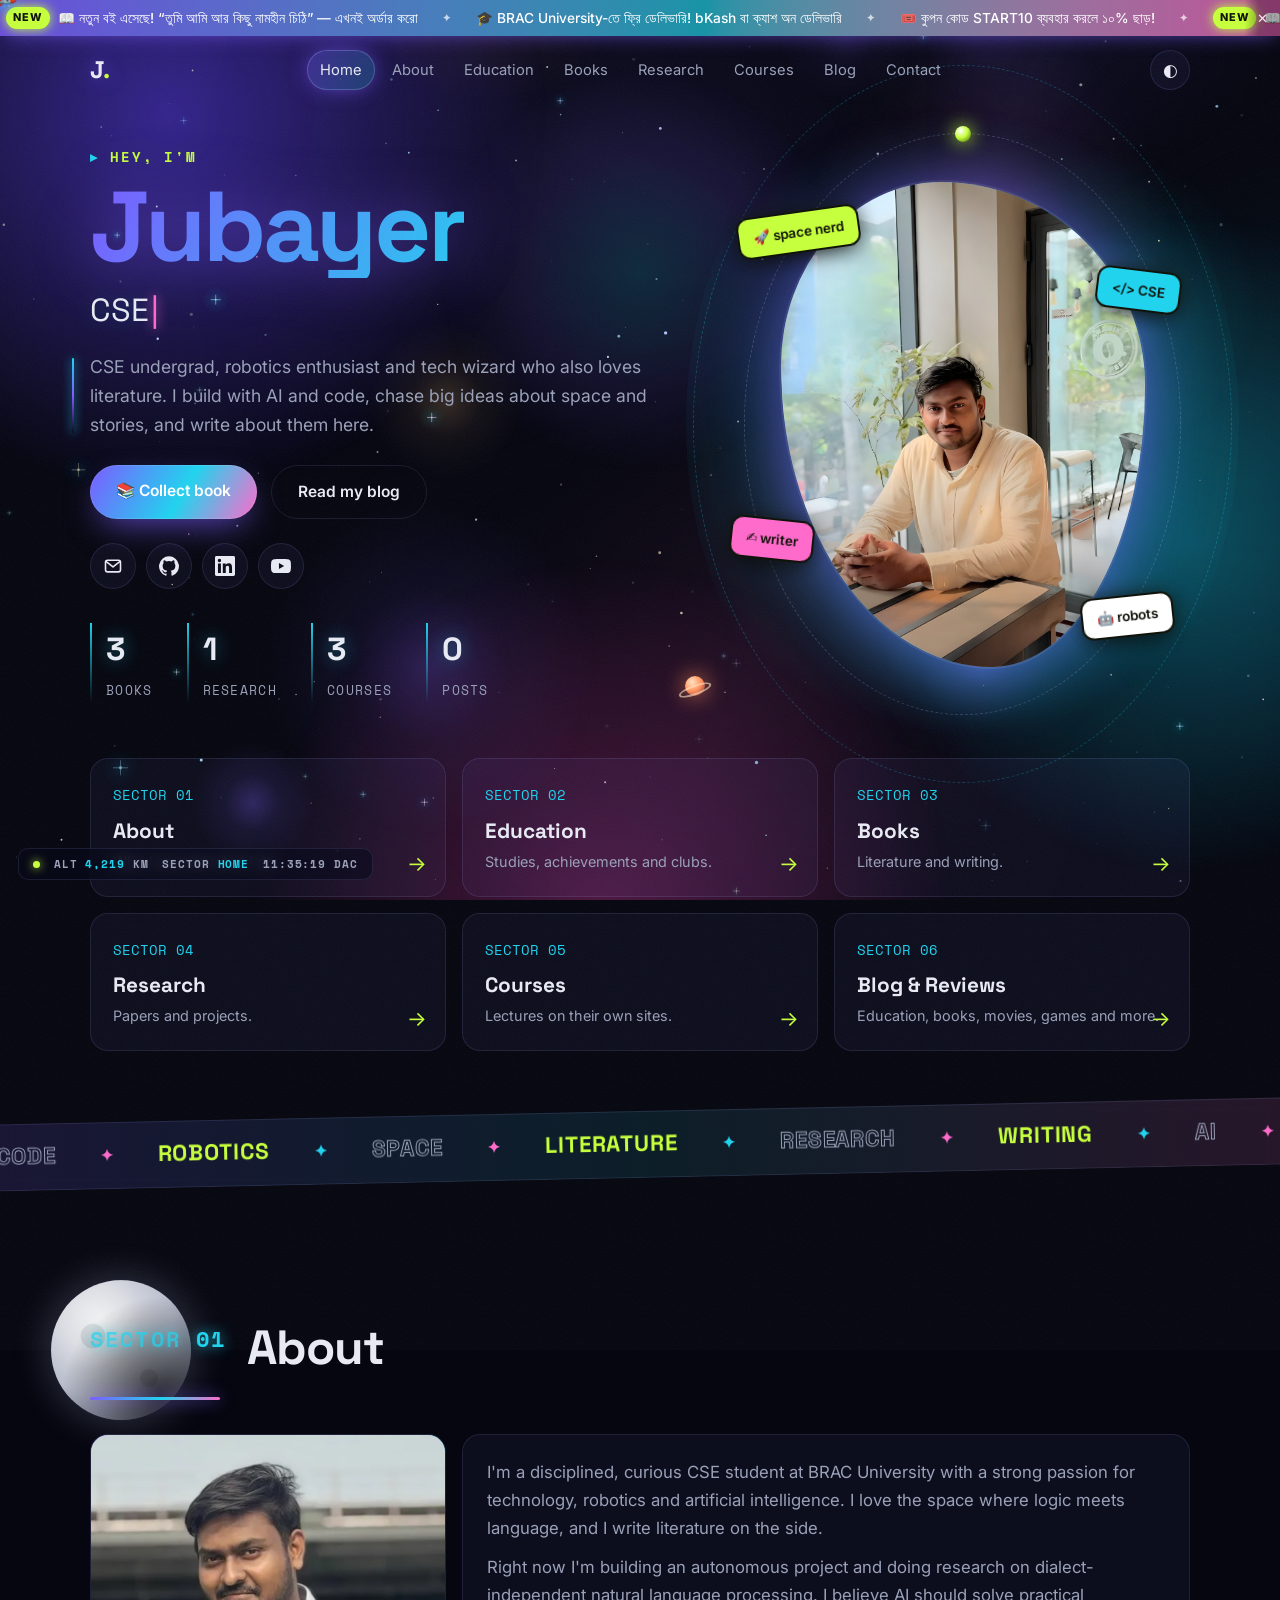
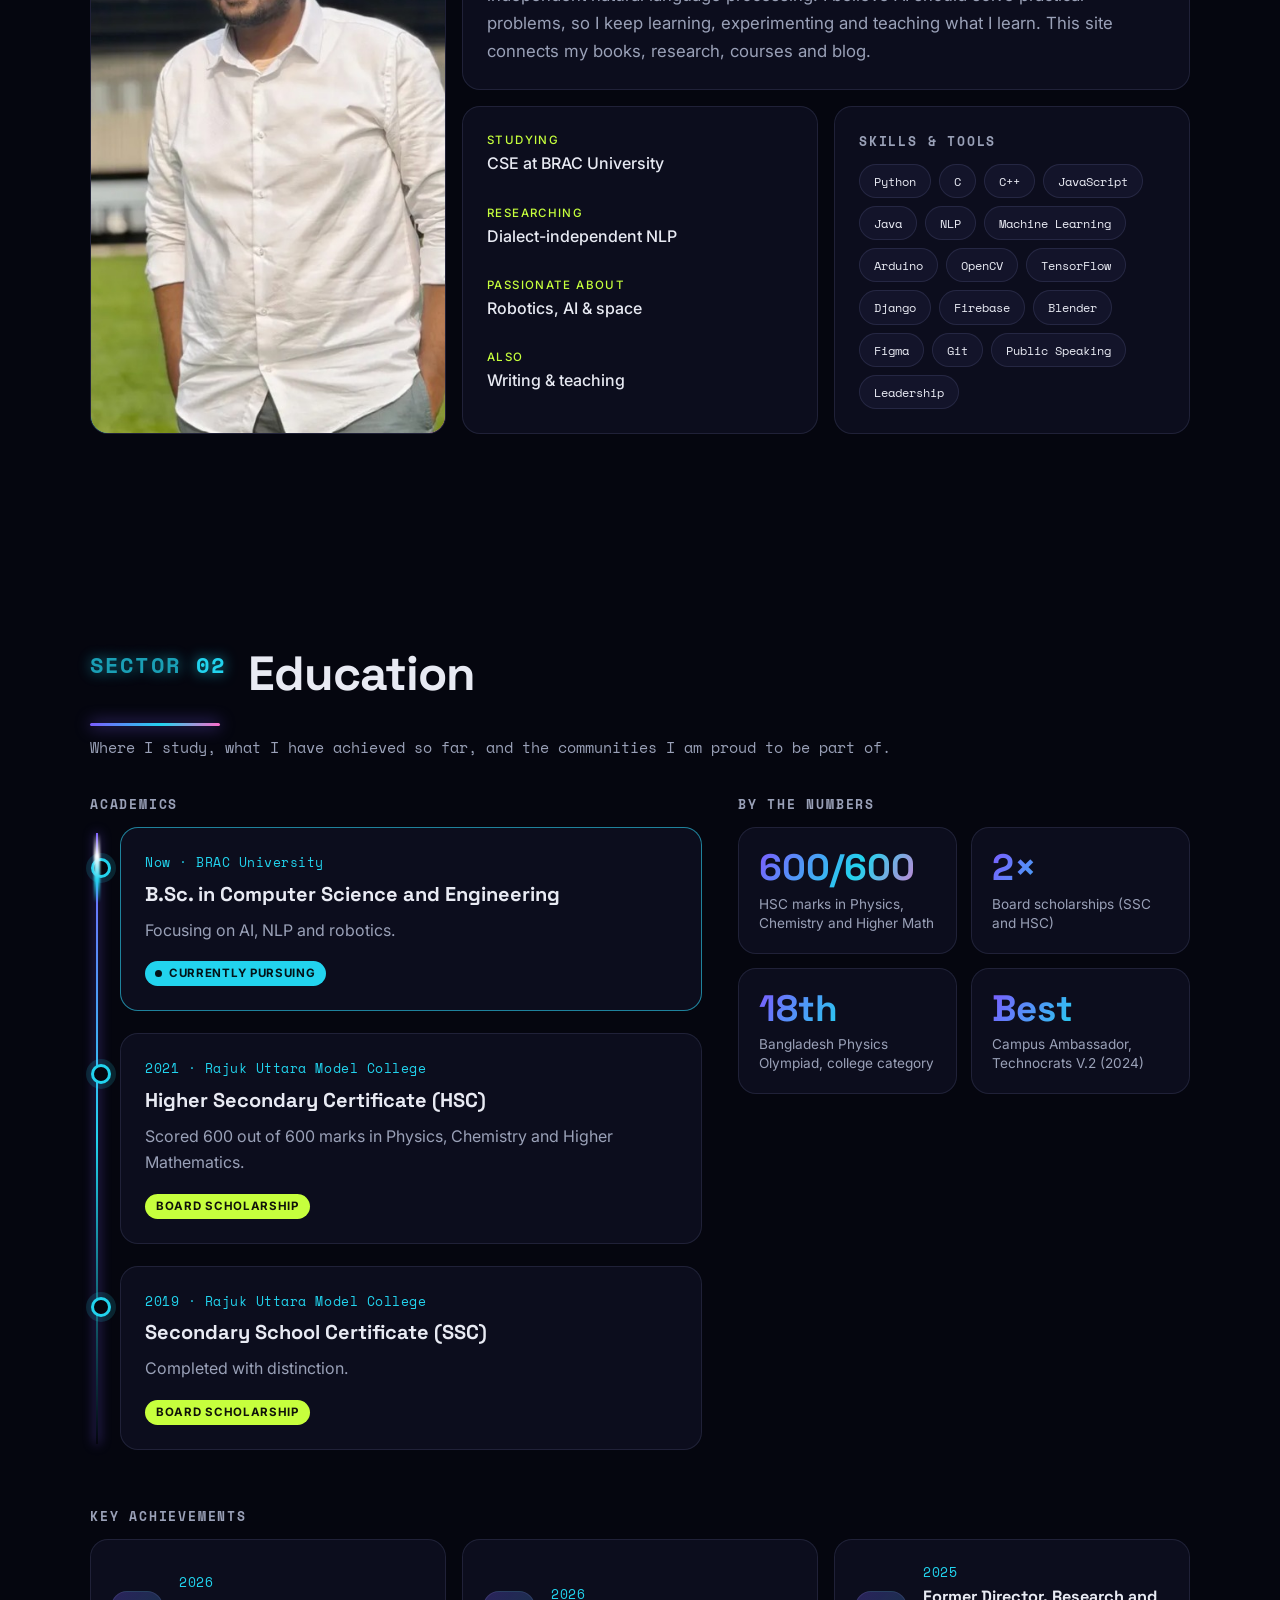
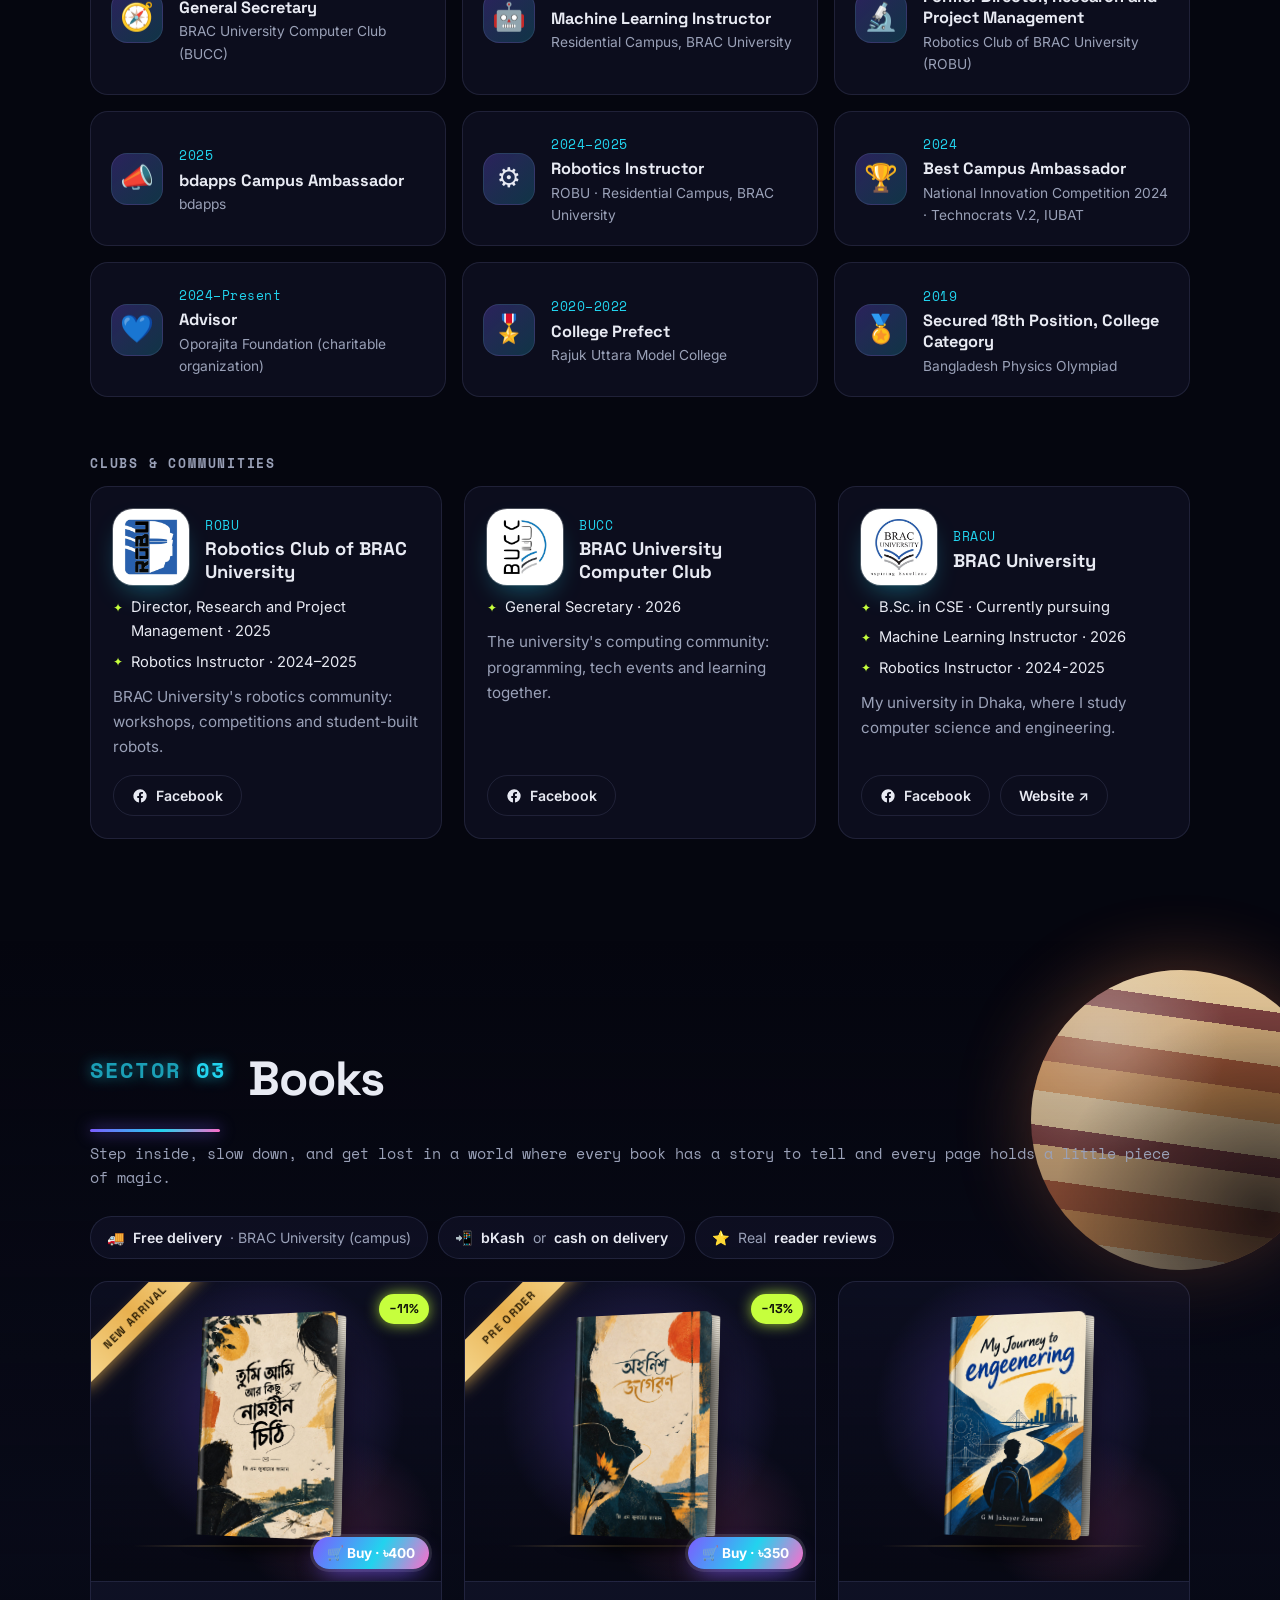
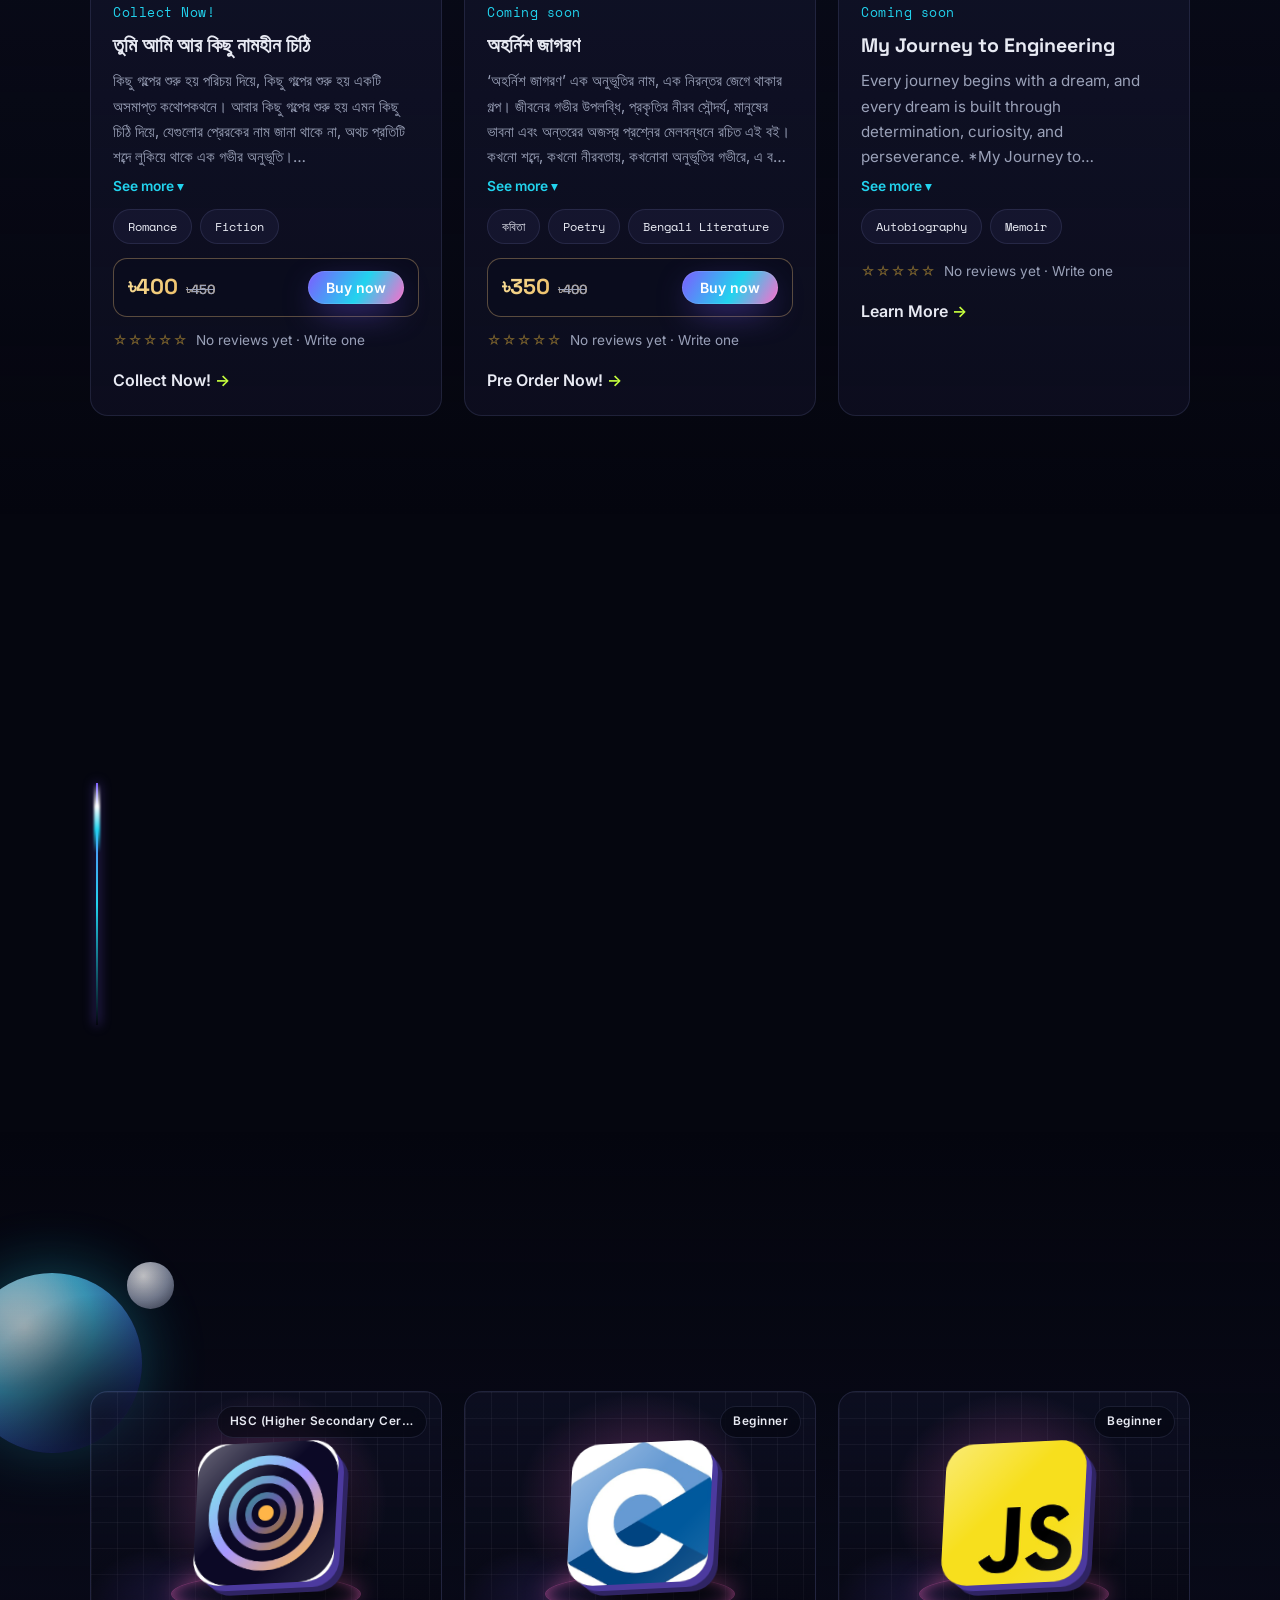
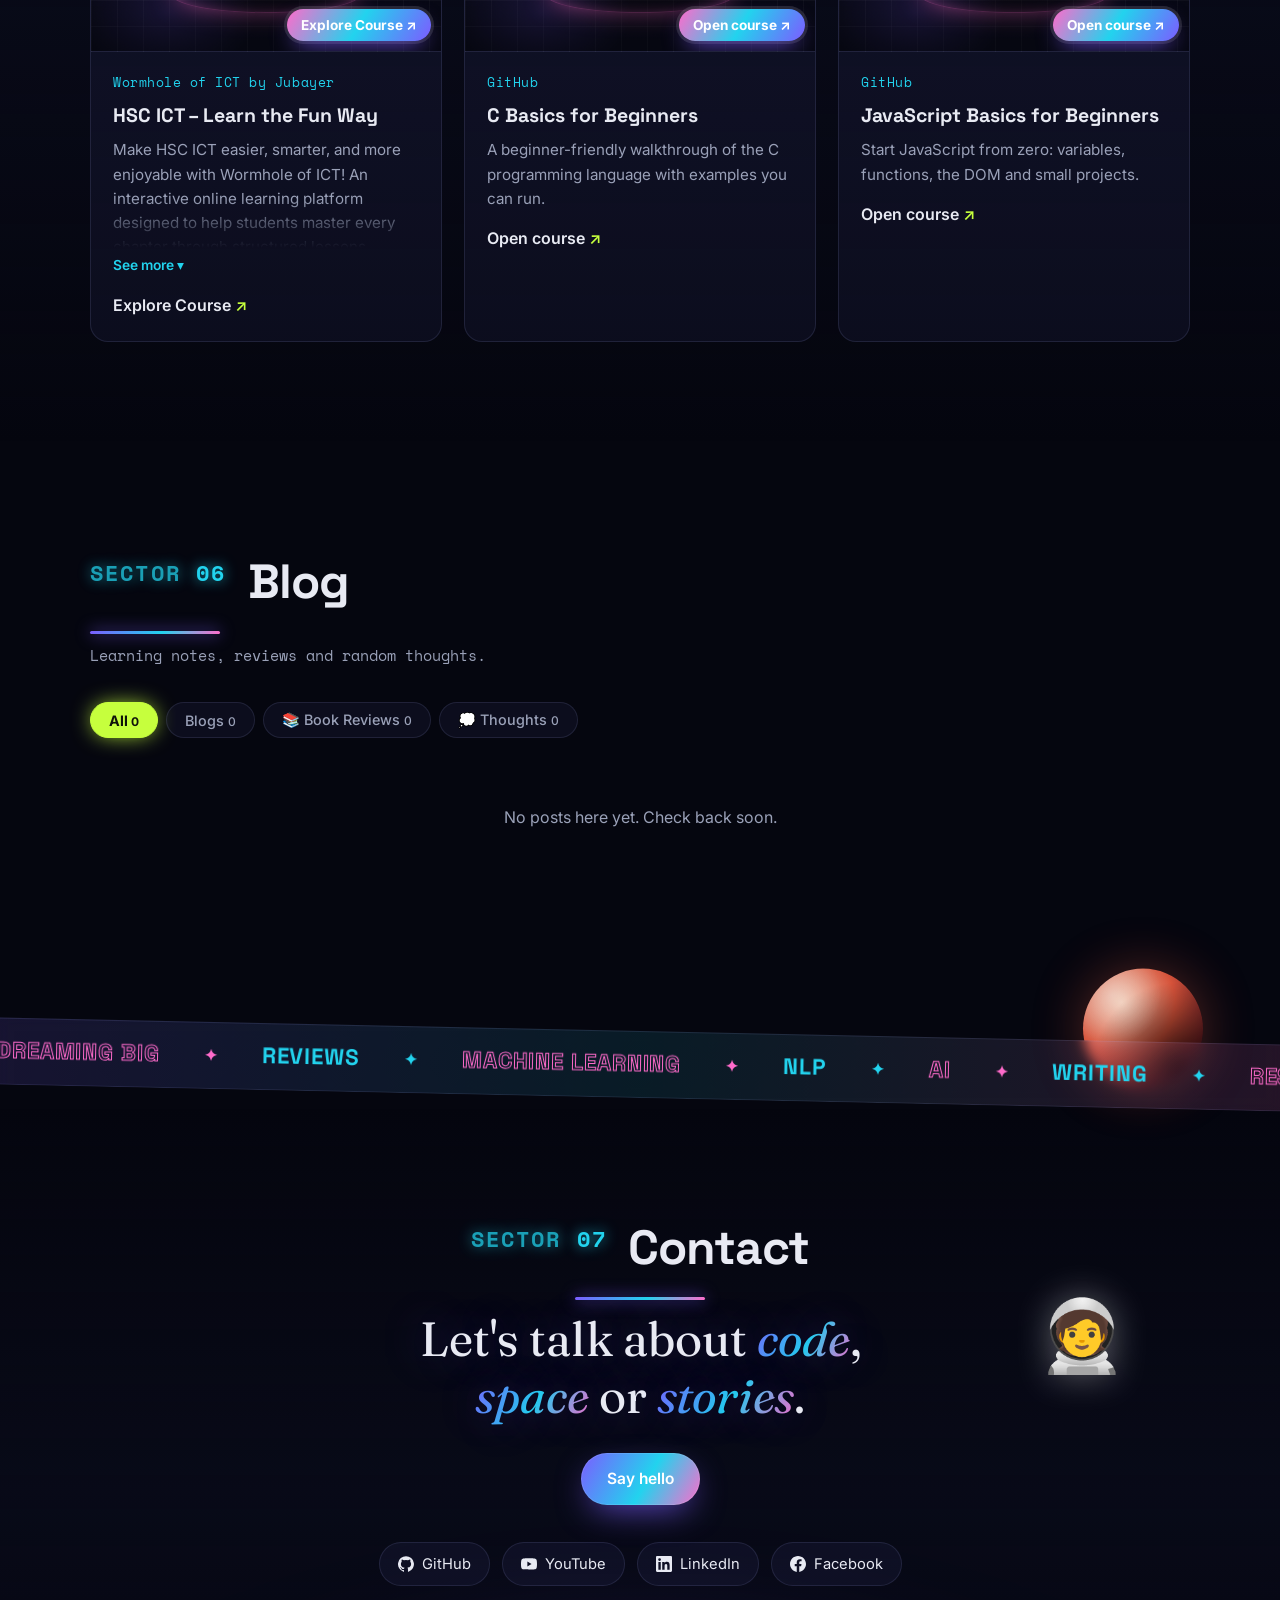
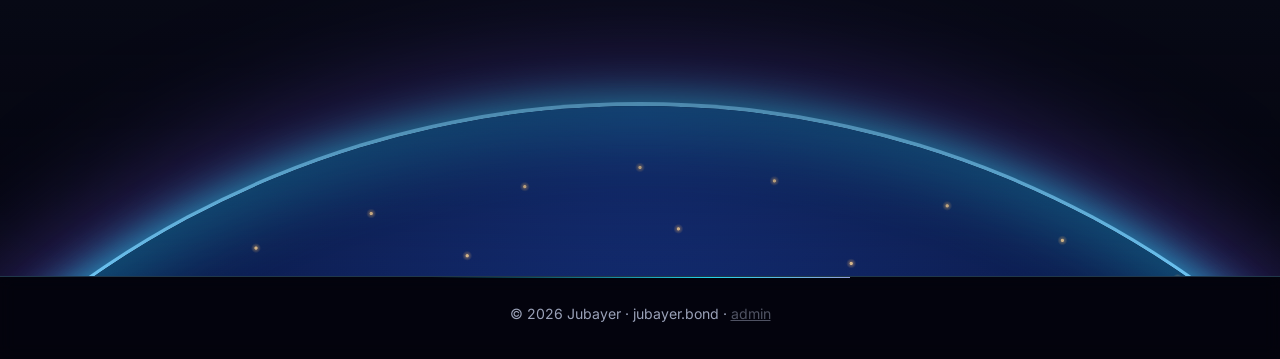
==== commit b690e992: "Add files via upload" ====
--- a/index.html
+++ b/index.html
@@ -130,7 +130,7 @@
     <section id="books" class="section alt">
       <div class="wrap">
         <h2 class="title reveal"><span>03</span> <b data-scr>Books</b></h2>
-        <p class="section-lead reveal">Stories, poems and essays I have written.</p>
+        <p class="section-lead reveal" id="booksLead">Step inside, slow down, and get lost in a world where every book has a story to tell and every page holds a little piece of magic.</p>
         <div class="cards" id="booksGrid"></div>
       </div>
     </section>
@@ -139,7 +139,7 @@
     <section id="research" class="section">
       <div class="wrap">
         <h2 class="title reveal"><span>04</span> <b data-scr>Research</b></h2>
-        <p class="section-lead reveal">Papers, theses and projects.</p>
+        <p class="section-lead reveal" id="researchLead">Papers, theses and projects.</p>
         <div class="timeline" id="researchList"></div>
       </div>
     </section>
@@ -148,7 +148,7 @@
     <section id="courses" class="section alt">
       <div class="wrap">
         <h2 class="title reveal"><span>05</span> <b data-scr>Courses</b></h2>
-        <p class="section-lead reveal">Each course lives on its own website. Jump straight in.</p>
+        <p class="section-lead reveal" id="coursesLead">Each course lives on its own website. Jump straight in.</p>
         <div class="cards" id="coursesGrid"></div>
       </div>
     </section>
@@ -157,7 +157,7 @@
     <section id="blog" class="section">
       <div class="wrap">
         <h2 class="title reveal"><span>06</span> <b data-scr>Blog</b></h2>
-        <p class="section-lead reveal">Learning notes, reviews and random thoughts.</p>
+        <p class="section-lead reveal" id="blogLead">Learning notes, reviews and random thoughts.</p>
         <div class="filters reveal" id="filters" role="tablist" aria-label="Blog categories"></div>
         <div class="cards" id="postsGrid"></div>
         <p class="empty" id="postsEmpty" hidden>No posts here yet. Check back soon.</p>
--- a/style.css
+++ b/style.css
@@ -19,12 +19,12 @@
 .grain{position:fixed;inset:-50%;z-index:-1;pointer-events:none;opacity:.07;animation:grain 1.2s steps(6) infinite;
   background-image:url("data:image/svg+xml;utf8,<svg xmlns='http://www.w3.org/2000/svg' width='160' height='160'><filter id='n'><feTurbulence type='fractalNoise' baseFrequency='.8' numOctaves='2' stitchTiles='stitch'/></filter><rect width='100%' height='100%' filter='url(%23n)'/></svg>")}
 @keyframes grain{0%{transform:translate(0,0)}20%{transform:translate(-3%,2%)}40%{transform:translate(2%,-3%)}60%{transform:translate(-2%,-2%)}80%{transform:translate(3%,3%)}100%{transform:translate(0,0)}}
-.glow{position:fixed;width:420px;height:420px;border-radius:50%;pointer-events:none;z-index:-2;
-  background:radial-gradient(circle,rgba(124,92,255,.22),transparent 65%);transform:translate(-50%,-50%);left:50%;top:30%}
-.ring{position:fixed;width:34px;height:34px;border:1.5px solid var(--lime);border-radius:50%;pointer-events:none;z-index:200;
+.glow{position:fixed;width:420px;height:420px;border-radius:50%;pointer-events:none;z-index:-2;will-change:transform;
+  background:radial-gradient(circle,rgba(124,92,255,.22),transparent 65%);left:0;top:0;transform:translate3d(50vw,30vh,0) translate(-50%,-50%)}
+.ring{position:fixed;left:0;top:0;width:34px;height:34px;border:1.5px solid var(--lime);border-radius:50%;pointer-events:none;z-index:200;will-change:transform;
   transform:translate(-50%,-50%);transition:width .25s,height .25s,background .25s,opacity .3s;opacity:0;mix-blend-mode:difference}
 .ring.on{opacity:1}.ring.big{width:64px;height:64px;background:rgba(198,255,61,.15)}
-.progress{position:fixed;top:0;left:0;height:3px;width:0;background:var(--grad);z-index:100}
+.progress{position:fixed;top:0;left:0;height:3px;width:100%;background:var(--grad);z-index:100;transform:translateX(-100%);will-change:transform}
 
 /* nav */
 .nav{position:fixed;top:0;left:0;right:0;z-index:50;display:flex;align-items:center;justify-content:space-between;
@@ -70,8 +70,9 @@
 .vbadge{display:inline-flex;align-items:center;gap:8px;padding:10px 16px;border-radius:999px;border:1px solid var(--line);background:var(--card);color:var(--muted);font-size:.88rem}
 .vbadge[hidden]{display:none}
 .vbadge b{color:var(--text);font-family:"Space Grotesk",sans-serif;font-variant-numeric:tabular-nums}
-.vbadge i{width:8px;height:8px;border-radius:50%;background:#34d399;animation:vpulse 2s infinite}
-@keyframes vpulse{0%{box-shadow:0 0 0 0 rgba(52,211,153,.55)}70%{box-shadow:0 0 0 8px rgba(52,211,153,0)}100%{box-shadow:0 0 0 0 rgba(52,211,153,0)}}
+.vbadge i{position:relative;width:8px;height:8px;border-radius:50%;background:#34d399}
+.vbadge i::after{content:"";position:absolute;inset:0;border-radius:50%;background:rgba(52,211,153,.55);animation:vpulse 2s infinite}
+@keyframes vpulse{0%{transform:scale(1);opacity:1}70%{transform:scale(3);opacity:0}100%{transform:scale(3);opacity:0}}
 .socials a{display:inline-flex;align-items:center;gap:8px}
 .socials a svg{width:16px;height:16px}
 .stats{display:flex;gap:34px;margin-top:34px;flex-wrap:wrap}
@@ -322,9 +323,9 @@
 .sm .qty input{width:48px;border:0;box-shadow:none;border-radius:0;padding:0;background:transparent}
 .sm form>.fl{margin-top:14px}
 .hp{position:absolute!important;left:-9999px;width:1px;height:1px;opacity:0}
-.bk{margin-top:10px;padding:14px;border-radius:14px;border:1px solid color-mix(in srgb,#e2136e 45%,transparent);background:color-mix(in srgb,#e2136e 8%,transparent)}
-.bk[hidden]{display:none}
-.bk ol{margin:0 0 12px 18px;display:grid;gap:6px;font-size:.92rem}
+.bkpay{margin-top:10px;padding:14px;border-radius:14px;border:1px solid color-mix(in srgb,#e2136e 45%,transparent);background:color-mix(in srgb,#e2136e 8%,transparent)}
+.bkpay[hidden]{display:none}
+.bkpay ol{margin:0 0 12px 18px;display:grid;gap:6px;font-size:.92rem}
 .mono{font-family:"Space Mono",monospace;letter-spacing:.02em}
 .copy{margin-left:6px;padding:3px 10px;border-radius:999px;border:1px solid var(--line);background:var(--card);color:var(--text);font:inherit;font-size:.75rem;cursor:pointer}
 .sum{margin-top:16px;padding:12px 14px;border-radius:14px;background:var(--card);border:1px solid var(--line);display:grid;gap:6px;font-size:.92rem}
@@ -380,7 +381,7 @@
 a.ann-i:hover span{text-decoration:underline;text-underline-offset:3px}
 .ann-dot{font-style:normal;opacity:.7;padding:0 18px;font-size:.75rem}
 .ann-new{font-style:normal;font-size:.68rem;font-weight:800;letter-spacing:.08em;padding:2px 7px;border-radius:999px;background:var(--lime);color:#10130a;box-shadow:0 0 12px var(--lime);animation:annpulse 1.6s ease-in-out infinite}
-@keyframes annpulse{50%{box-shadow:0 0 2px var(--lime);transform:scale(.94)}}
+@keyframes annpulse{50%{transform:scale(.92)}}
 .ann-x{flex:none;position:relative;z-index:1;width:36px;height:36px;border:0;background:linear-gradient(90deg,transparent,rgba(0,0,0,.35) 40%);color:#fff;cursor:pointer;font-size:.8rem;opacity:.85}
 .ann-x:hover{opacity:1}
 html.has-ann body{padding-top:36px}
@@ -436,12 +437,13 @@
 .cover.can-buy{cursor:pointer}
 .cover-buy{position:absolute;right:10px;bottom:10px;z-index:2;padding:8px 14px;border-radius:999px;border:0;font-family:Inter,system-ui,sans-serif;line-height:1.2;font-size:.85rem;font-weight:700;font-style:normal;color:#fff;
   background:var(--grad);box-shadow:0 10px 24px -8px rgba(124,92,255,.9),0 0 0 3px rgba(255,255,255,.12);cursor:pointer;
-  transition:transform .25s cubic-bezier(.2,1.4,.4,1),box-shadow .25s;animation:buyglow 2.4s ease-in-out infinite}
+  transition:transform .25s cubic-bezier(.2,1.4,.4,1),box-shadow .25s}
+.cover-buy::after{content:"";position:absolute;inset:0;border-radius:inherit;pointer-events:none;box-shadow:0 10px 30px -6px rgba(255,107,203,.9),0 0 0 3px rgba(255,255,255,.18);opacity:0;animation:buyglow 2.4s ease-in-out infinite}
 .cover-buy:hover,.cover.can-buy:hover .cover-buy{transform:translateY(-2px) scale(1.05);box-shadow:0 14px 30px -8px rgba(255,107,203,.9),0 0 0 3px rgba(255,255,255,.2)}
-@keyframes buyglow{50%{box-shadow:0 10px 30px -6px rgba(255,107,203,.9),0 0 0 3px rgba(255,255,255,.18)}}
-.cover-buy.sold-tag{background:rgba(10,12,28,.8);color:#fff;animation:none;cursor:default;box-shadow:none}
+@keyframes buyglow{50%{opacity:1}}
+.cover-buy.sold-tag{background:rgba(10,12,28,.8);color:#fff;cursor:default;box-shadow:none}.cover-buy.sold-tag::after{display:none}
 .cover-off{position:absolute;left:10px;top:10px;z-index:2;padding:4px 10px;border-radius:999px;background:var(--lime);color:#10130a;font-family:"Space Grotesk",sans-serif;font-weight:700;font-size:.8rem;font-style:normal;box-shadow:0 0 16px -2px var(--lime)}
-@media (prefers-reduced-motion:reduce){.cover-buy{animation:none}}
+@media (prefers-reduced-motion:reduce){.cover-buy::after{animation:none}}
 
 /* ================= Bookstore look (Books section) ================= */
 .book-card{padding:0;gap:0;overflow:hidden}
@@ -480,3 +482,47 @@
 .perks i{font-style:normal}
 @media (max-width:520px){.bk-stage{height:270px}.bk{height:200px}.perks{flex-wrap:nowrap;overflow-x:auto;scrollbar-width:none;margin-right:-4%;padding-right:4%}.perks::-webkit-scrollbar{display:none}.perks span{flex:none;font-size:.82rem;padding:8px 13px}}
 @media (prefers-reduced-motion:reduce){.bk{transition:none}}
+
+/* ================= Courses: floating tile on a lit grid ================= */
+.course-card{padding:0;gap:0;overflow:hidden}
+.cs-stage{position:relative;height:260px;display:grid;place-items:center;perspective:900px;overflow:hidden;border-bottom:1px solid var(--line);
+  background:
+    radial-gradient(48% 58% at 50% 42%,color-mix(in srgb,var(--c) 30%,transparent),transparent 72%),
+    radial-gradient(36% 36% at 22% 85%,color-mix(in srgb,var(--a) 22%,transparent),transparent 70%),
+    linear-gradient(color-mix(in srgb,var(--text) 5%,transparent) 1px,transparent 1px) 0 0/26px 26px,
+    linear-gradient(90deg,color-mix(in srgb,var(--text) 5%,transparent) 1px,transparent 1px) 0 0/26px 26px,
+    linear-gradient(180deg,color-mix(in srgb,var(--bg2) 30%,transparent),color-mix(in srgb,var(--bg) 75%,transparent))}
+.cs-stage::after{content:"";position:absolute;inset:0;pointer-events:none;background:linear-gradient(180deg,transparent 55%,color-mix(in srgb,var(--bg) 55%,transparent))}
+.cs-float{position:relative;z-index:1;margin-bottom:18px;animation:csfloat 5.5s ease-in-out infinite}
+.course-card:nth-child(2n) .cs-float{animation-delay:-1.8s}.course-card:nth-child(3n) .cs-float{animation-delay:-3.4s}
+@keyframes csfloat{50%{transform:translateY(-10px)}}
+.cs-tile{position:relative;width:148px;aspect-ratio:1;border-radius:28px;overflow:hidden;display:grid;place-items:center;
+  transform:rotateX(18deg) rotateY(-18deg) rotateZ(3deg);transition:transform .7s cubic-bezier(.2,.8,.2,1),box-shadow .7s;
+  box-shadow:0 0 0 1px rgba(255,255,255,.14) inset,7px 7px 0 -1px color-mix(in srgb,var(--a) 60%,#05060f),13px 13px 0 -2px color-mix(in srgb,var(--a) 35%,#05060f),26px 32px 44px -14px rgba(0,0,0,.75)}
+.cs-tile img{width:100%;height:100%;object-fit:cover;display:block}
+.cs-tile::after{content:"";position:absolute;inset:0;border-radius:inherit;pointer-events:none;background:linear-gradient(135deg,rgba(255,255,255,.38),rgba(255,255,255,0) 42%,rgba(255,255,255,0) 70%,rgba(255,255,255,.12))}
+.cs-mono{font-family:"Space Grotesk",sans-serif;font-weight:700;font-size:2.6rem;color:#fff;text-shadow:0 4px 18px rgba(0,0,0,.35)}
+.course-card:hover .cs-tile{transform:rotateX(0) rotateY(0) rotateZ(0) scale(1.06);box-shadow:0 0 0 1px rgba(255,255,255,.2) inset,0 0 0 0 transparent,0 0 0 0 transparent,0 24px 50px -12px color-mix(in srgb,var(--c) 70%,transparent)}
+.cs-ring{position:absolute;left:50%;bottom:38px;width:190px;height:38px;margin-left:-95px;border-radius:50%;
+  border:1px solid color-mix(in srgb,var(--c) 55%,transparent);box-shadow:0 0 26px -4px var(--c),inset 0 0 18px -6px var(--c);animation:csring 3.2s ease-in-out infinite}
+@keyframes csring{50%{transform:scale(1.08);opacity:.55}}
+.cs-level{position:absolute;z-index:3;top:14px;right:14px;padding:5px 12px;border-radius:999px;font-size:.74rem;font-weight:600;letter-spacing:.04em;
+  color:var(--text);background:color-mix(in srgb,var(--bg) 55%,transparent);border:1px solid var(--line);backdrop-filter:blur(8px);max-width:60%;white-space:nowrap;overflow:hidden;text-overflow:ellipsis}
+.cs-go{text-decoration:none!important}
+.course-card .cs-go{background:linear-gradient(120deg,var(--c),var(--b),var(--a))}
+/* markdown descriptions that fold */
+.blurb-wrap.md .blurb{display:block;-webkit-line-clamp:unset;line-clamp:none;white-space:normal;max-height:7.2em;overflow:hidden}
+.blurb-wrap.md.clip .blurb{-webkit-mask-image:linear-gradient(#000 55%,transparent);mask-image:linear-gradient(#000 55%,transparent)}
+.blurb-wrap.md.open .blurb{max-height:none;-webkit-mask-image:none;mask-image:none}
+.prose-sm{color:var(--muted);font-size:.95rem;line-height:1.6}
+.prose-sm>*+*{margin-top:.6em}
+.prose-sm strong{color:var(--text)}
+.prose-sm ul,.prose-sm ol{padding-left:1.2em}.prose-sm li+li{margin-top:.2em}
+.prose-sm a{color:var(--b);text-decoration:underline}
+.prose-sm code{font-family:"Space Mono",monospace;font-size:.88em;padding:1px 6px;border-radius:6px;background:var(--card)}
+@media (max-width:520px){.cs-stage{height:236px}.cs-tile{width:128px;border-radius:24px}}
+@media (prefers-reduced-motion:reduce){.cs-float,.cs-ring{animation:none}.cs-tile{transition:none}}
+
+/* ================= Smoothness ================= */
+/* animations in sections you can't see are paused (script.js marks them "is-off") */
+.is-off,.is-off *,.is-off *::before,.is-off *::after{animation-play-state:paused!important}
--- a/space.css
+++ b/space.css
@@ -71,8 +71,9 @@
 .tile::after,.card::after,.t-item::after,.bento>*::after{content:"";position:absolute;inset:0;border-radius:inherit;padding:1px;pointer-events:none;
   background:conic-gradient(from var(--ang),transparent 0 62%,var(--b),var(--a),var(--c),transparent);
   -webkit-mask:linear-gradient(#000 0 0) content-box,linear-gradient(#000 0 0);-webkit-mask-composite:xor;mask-composite:exclude;
-  opacity:0;transition:opacity .45s;animation:ang 3.6s linear infinite}
-.tile:hover::after,.card:hover::after,.t-item:hover::after,.bento>*:hover::after{opacity:1}
+  opacity:0;transition:opacity .45s}
+/* the spinning border only runs while hovered (it used to spin invisibly on every card, all the time) */
+.tile:hover::after,.card:hover::after,.t-item:hover::after,.bento>*:hover::after{opacity:1;animation:ang 3.6s linear infinite}
 @keyframes ang{to{--ang:360deg}}
 .bento>*{position:relative;overflow:hidden}
 .tile:hover,.card:hover{box-shadow:0 24px 60px -24px rgba(124,92,255,.7),0 0 40px -16px rgba(34,211,238,.5)}
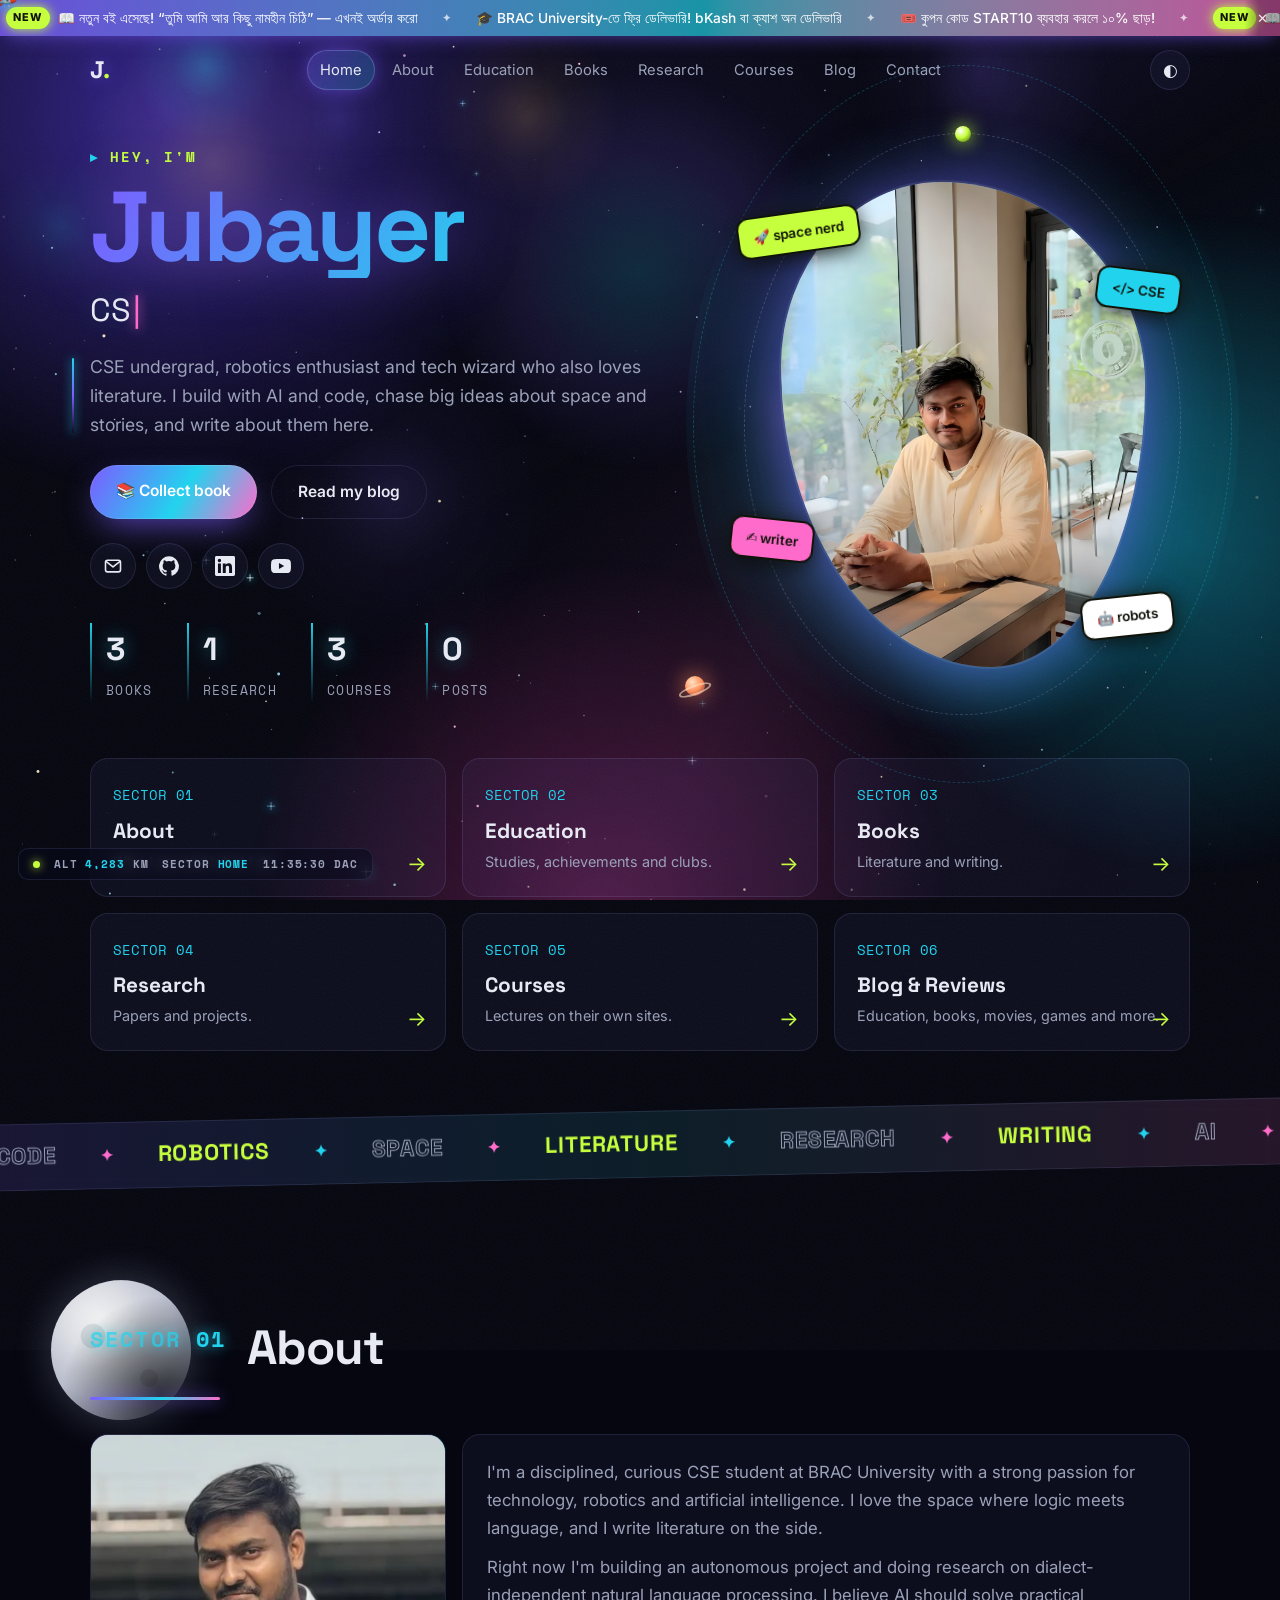
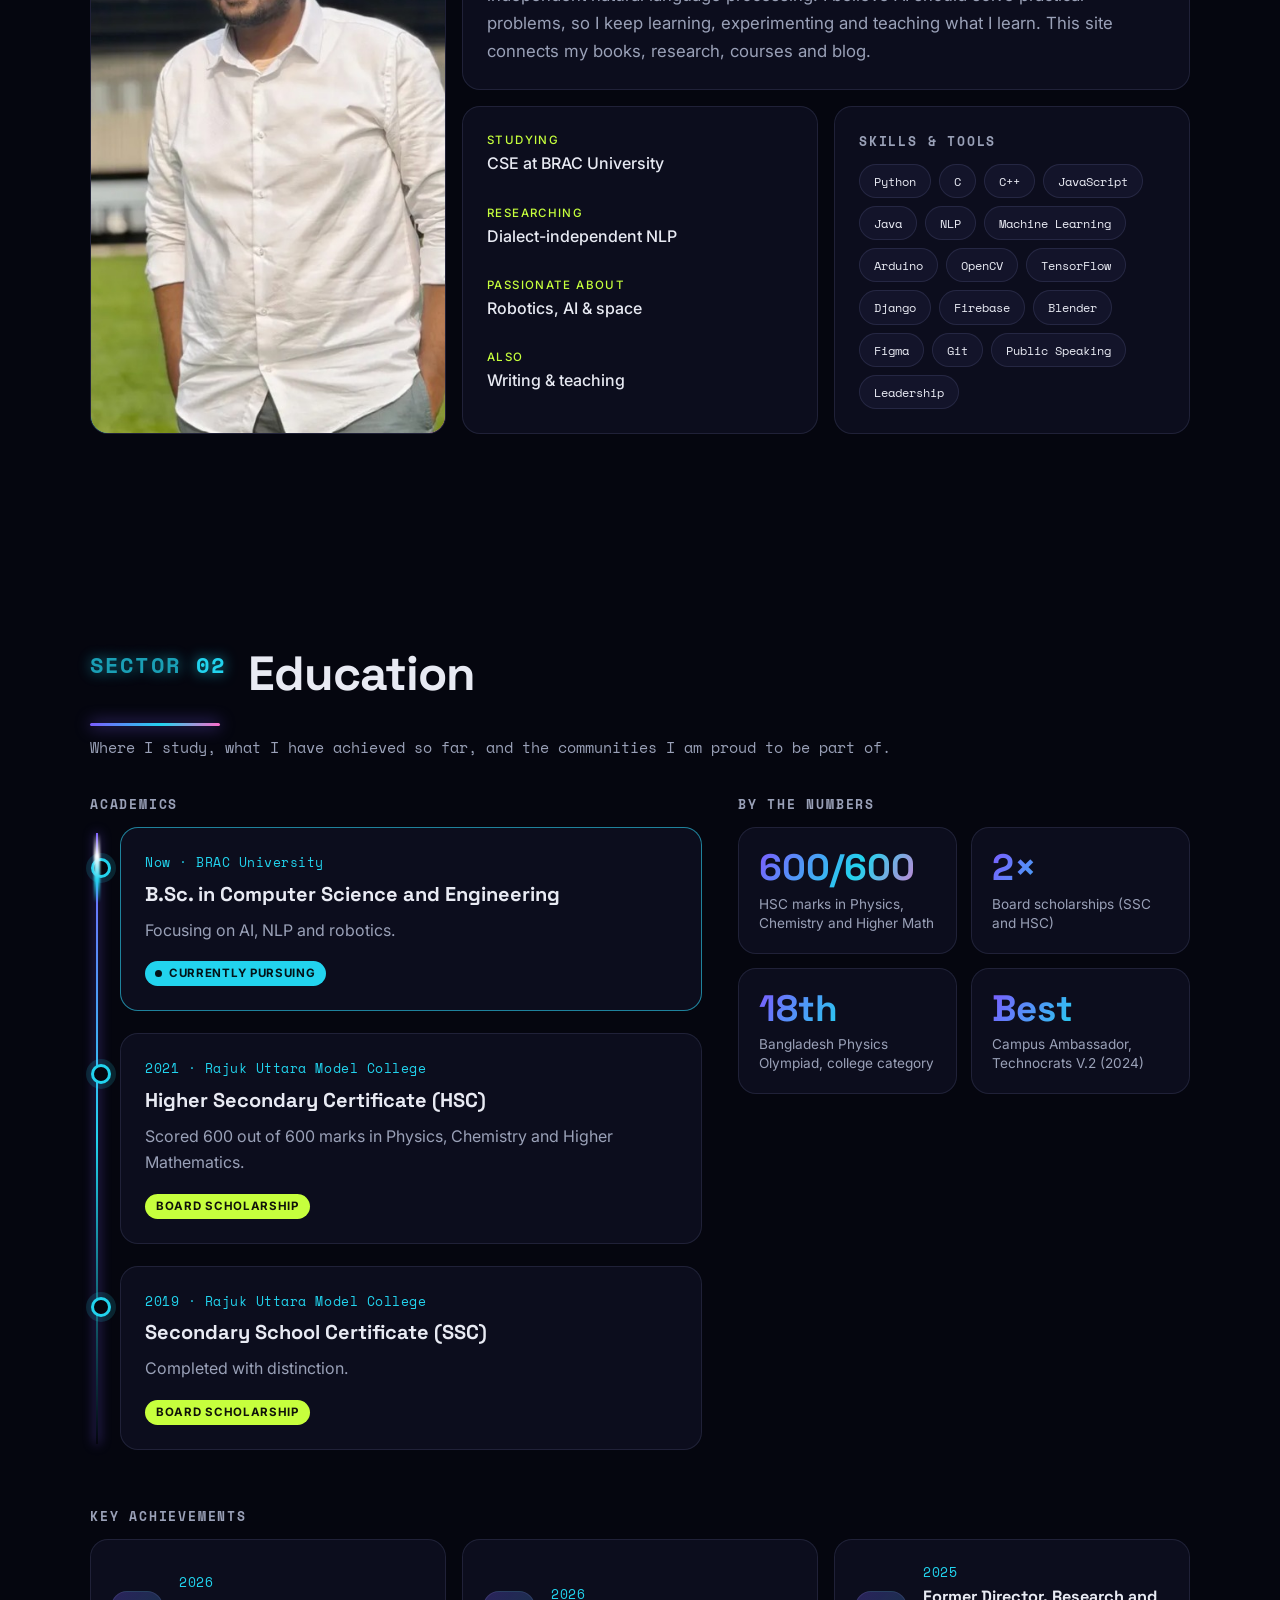
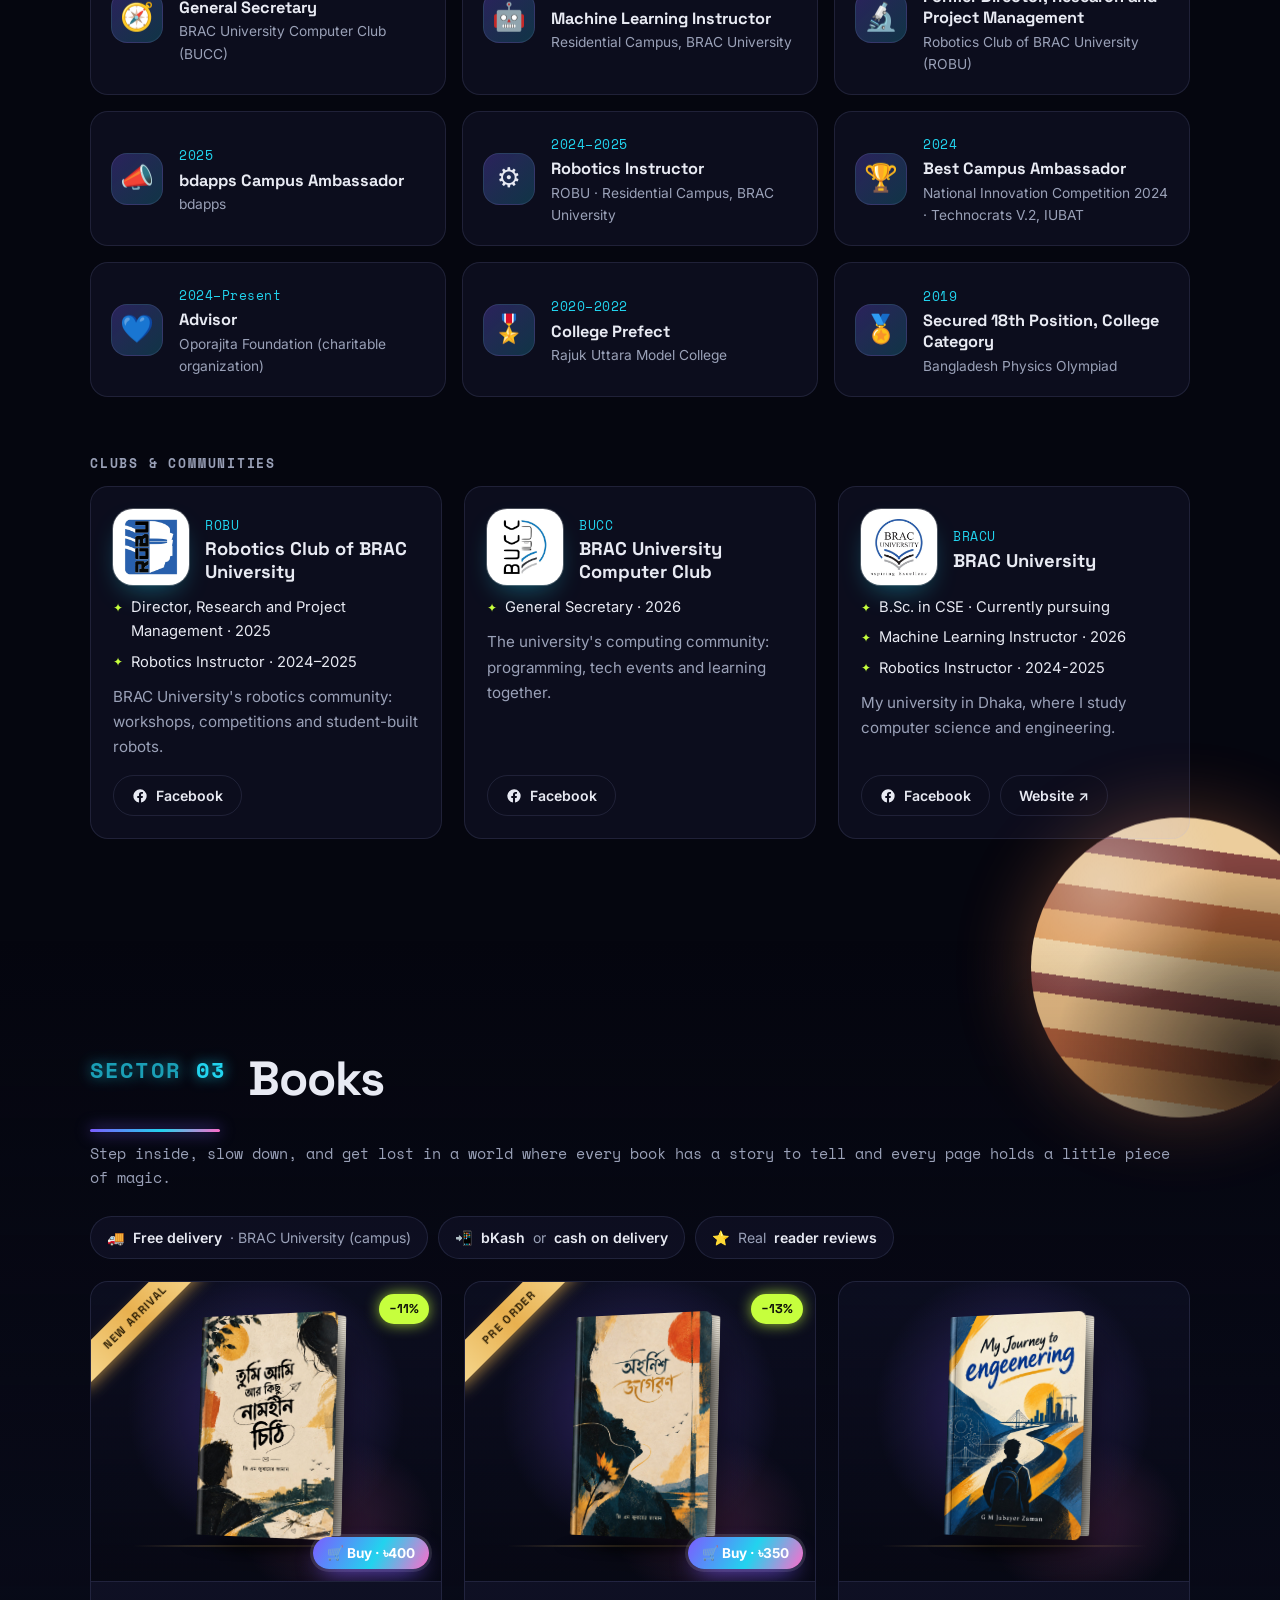
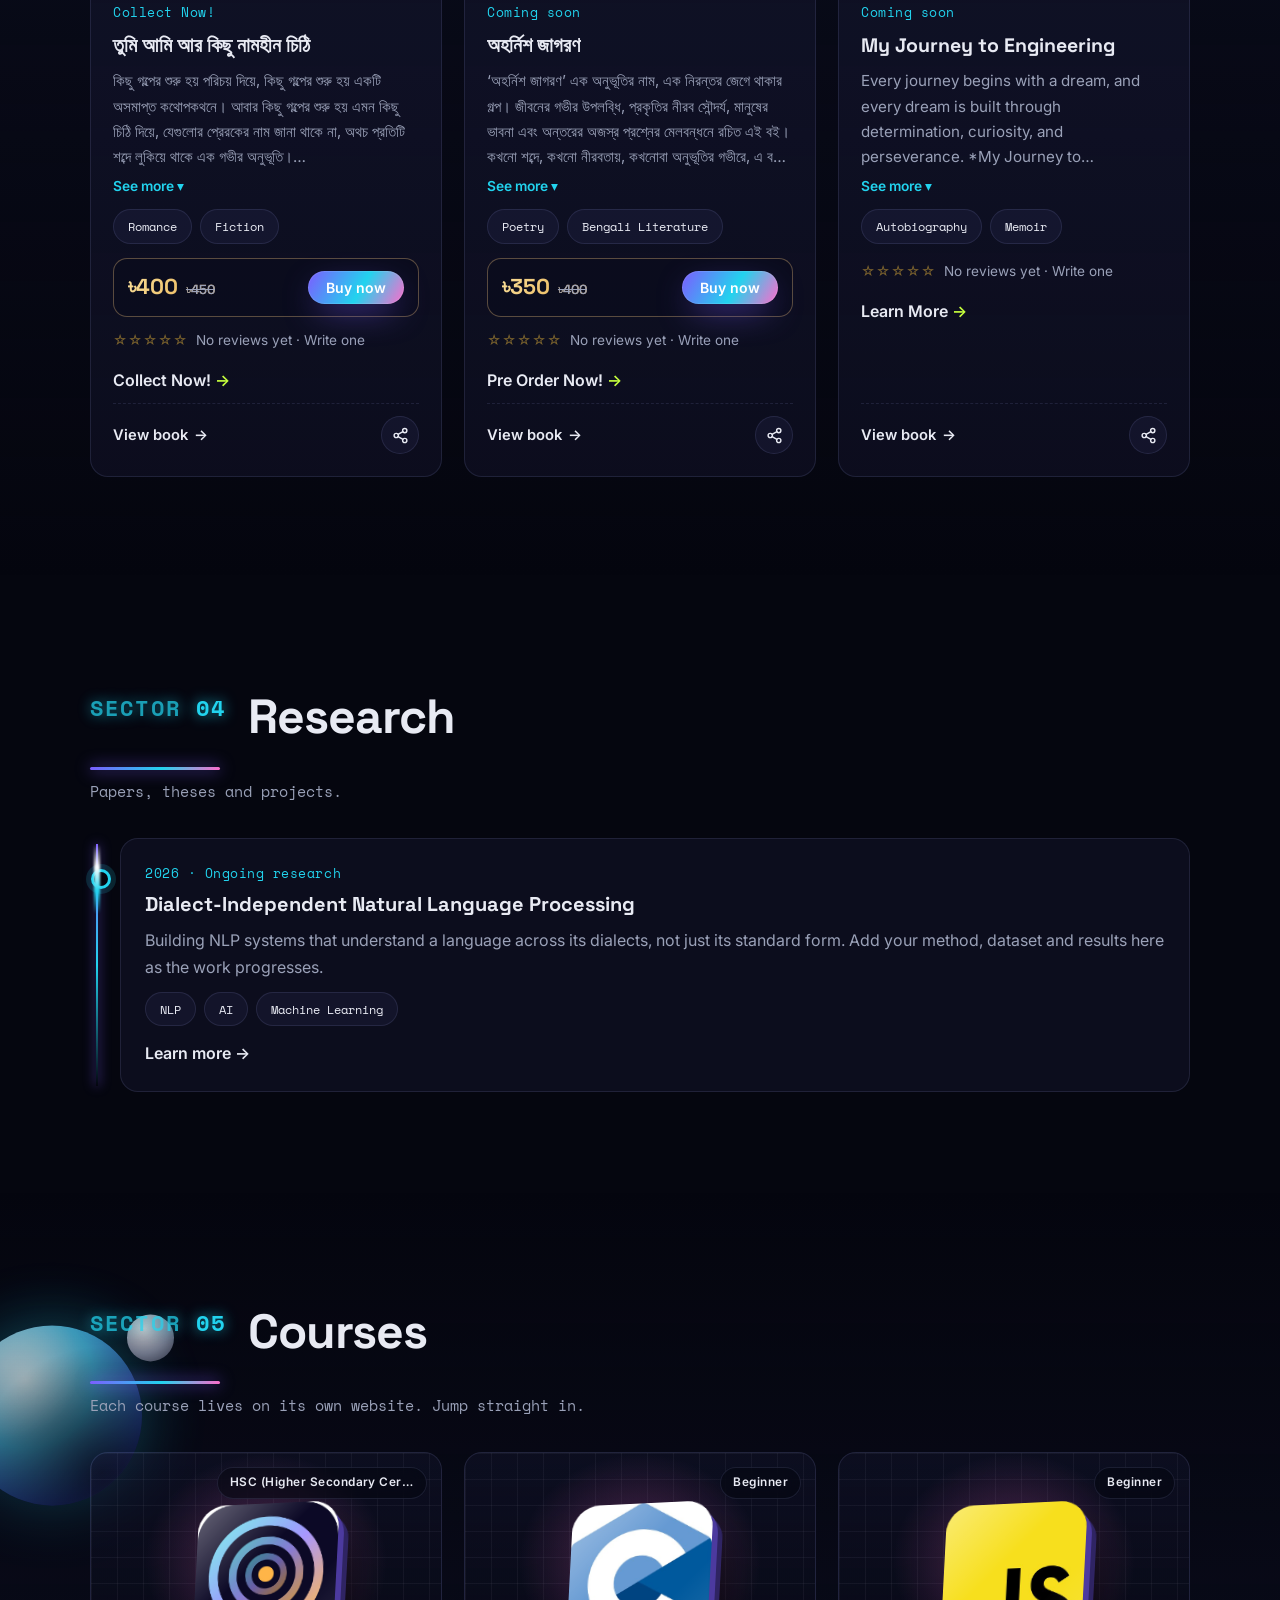
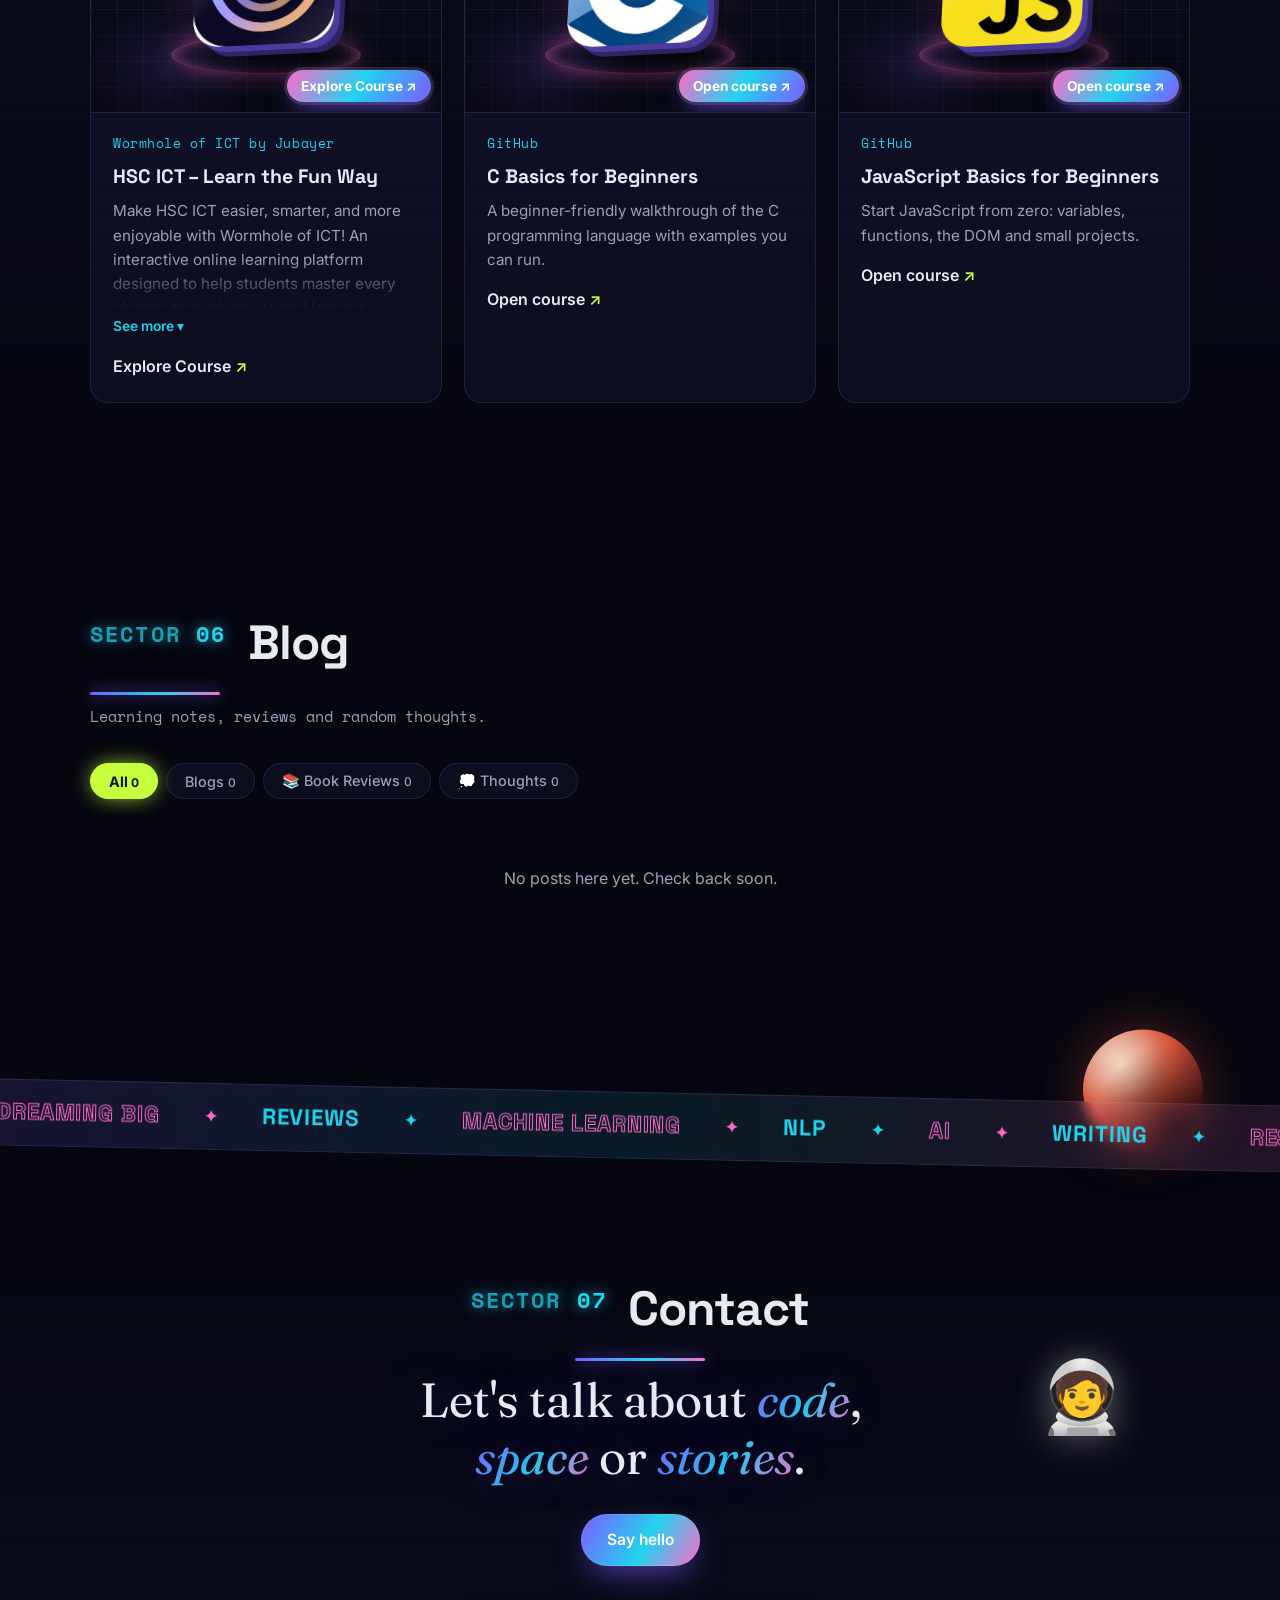
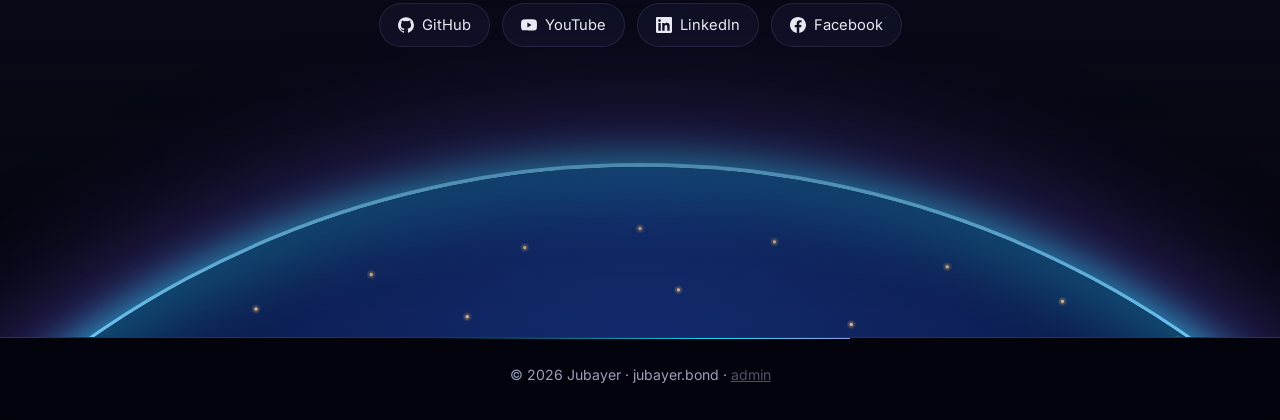
==== commit ce6eb8df: "Add files via upload" ====
--- a/index.html
+++ b/index.html
@@ -200,6 +200,7 @@
   <script src="content.js"></script>
   <script src="script.js"></script>
   <script src="shop.js"></script>
+  <script src="bookpage.js"></script>
   <script src="space.js"></script>
 </body>
 </html>
--- a/style.css
+++ b/style.css
@@ -526,3 +526,91 @@
 /* ================= Smoothness ================= */
 /* animations in sections you can't see are paused (script.js marks them "is-off") */
 .is-off,.is-off *,.is-off *::before,.is-off *::after{animation-play-state:paused!important}
+
+/* ================= Book cards: footer with View book + Share ================= */
+.bk-foot{display:flex;align-items:center;justify-content:space-between;gap:10px;margin-top:auto;padding-top:12px;border-top:1px dashed var(--line)}
+.bk-view{display:inline-flex;align-items:center;gap:6px;font-weight:600;font-size:.92rem;color:var(--text);text-decoration:none}
+.bk-view span{transition:transform .25s}.bk-view:hover span{transform:translateX(4px)}
+.bk-view:hover{color:var(--b)}
+.bk-share{width:38px;height:38px;flex:none;border-radius:50%;display:grid;place-items:center;border:1px solid var(--line);background:var(--card);color:var(--text);cursor:pointer;transition:.2s}
+.bk-share svg{width:17px;height:17px}
+.bk-share:hover{border-color:var(--c);color:var(--c);box-shadow:0 0 16px -4px var(--c)}
+.to-page{cursor:pointer}
+h3.to-page:hover{color:var(--b)}
+
+/* ================= Share menu ================= */
+.sharepop{position:fixed;z-index:220;min-width:230px;padding:8px;border-radius:16px;background:var(--bg2);border:1px solid var(--line);box-shadow:0 24px 60px -18px rgba(0,0,0,.75);display:grid;gap:2px;animation:smi .2s ease}
+.sharepop[hidden]{display:none}
+.sharepop .sp-url{padding:8px 10px 10px;margin-bottom:4px;border-bottom:1px solid var(--line);font-size:.78rem;color:var(--muted);font-family:"Space Mono",monospace;word-break:break-all}
+.sharepop button,.sharepop a{display:flex;align-items:center;gap:8px;width:100%;padding:10px 12px;border-radius:10px;border:0;background:none;color:var(--text);font:inherit;font-size:.92rem;text-align:left;text-decoration:none;cursor:pointer}
+.sharepop button:hover,.sharepop a:hover,.sharepop button:focus-visible,.sharepop a:focus-visible{background:var(--card);outline:none}
+.sharepop small{color:var(--muted);font-size:.75rem}
+
+/* ================= Book page ================= */
+.bp{position:fixed;inset:0;z-index:150;display:flex;flex-direction:column;
+  background:radial-gradient(70% 50% at 70% 0%,color-mix(in srgb,var(--a) 18%,transparent),transparent 70%),radial-gradient(50% 40% at 0% 100%,color-mix(in srgb,var(--c) 12%,transparent),transparent 70%),var(--bg);
+  animation:bpin .35s cubic-bezier(.2,.8,.2,1)}
+.bp[hidden]{display:none}
+@keyframes bpin{from{opacity:0;transform:translateY(16px)}}
+.bp-bar{flex:none;display:flex;align-items:center;gap:12px;padding:12px max(16px,4vw);border-bottom:1px solid var(--line);background:color-mix(in srgb,var(--bg) 85%,transparent)}
+.bp-back{display:inline-flex;align-items:center;gap:6px;padding:9px 14px;border-radius:999px;border:1px solid var(--line);background:var(--card);color:var(--text);font:inherit;font-weight:600;font-size:.9rem;cursor:pointer}
+.bp-back:hover{border-color:var(--b)}
+.bp-crumb{flex:1;min-width:0;color:var(--muted);font-size:.9rem;white-space:nowrap;overflow:hidden;text-overflow:ellipsis}
+.bp-bar-r{display:flex;gap:8px}
+.bp-ic{width:40px;height:40px;border-radius:50%;display:grid;place-items:center;border:1px solid var(--line);background:var(--card);color:var(--text);cursor:pointer;font-size:.95rem}
+.bp-ic svg{width:18px;height:18px}
+.bp-ic:hover{border-color:var(--c);color:var(--c)}
+.bp-scroll{flex:1;overflow-y:auto;overscroll-behavior:contain;-webkit-overflow-scrolling:touch}
+.bp-in{width:min(1100px,92%);margin:0 auto;padding:34px 0 60px}
+.bp-hero{display:grid;grid-template-columns:minmax(0,.95fr) minmax(0,1.05fr);gap:clamp(24px,4vw,56px);align-items:center}
+.bp-stage{height:clamp(320px,46vw,470px);border:1px solid var(--line);border-radius:24px}
+.bp-stage .bk{height:72%;margin-bottom:22px}
+.bp-stage:hover .bk{transform:rotateY(-6deg) rotateX(2deg) translateY(-8px)}
+.bp-stage::after{width:56%}
+.bp-info{display:flex;flex-direction:column;align-items:flex-start;gap:14px}
+.bp-info h1{font-family:"Space Grotesk",sans-serif;font-size:clamp(1.8rem,4vw,2.9rem);line-height:1.12;letter-spacing:-.01em}
+.bp-rating{display:inline-flex;align-items:center;gap:10px;padding:0;border:0;background:none;color:var(--muted);font:inherit;font-size:.95rem;cursor:pointer}
+.bp-rating .rs{font-size:1.1rem}.bp-rating:hover span:last-child{color:var(--text);text-decoration:underline}
+.bp-price{display:flex;align-items:baseline;gap:10px}
+.bp-price b{font-family:"Space Grotesk",sans-serif;font-size:2.3rem;line-height:1;background:linear-gradient(120deg,#f7dc96,#e8b04f);-webkit-background-clip:text;background-clip:text;color:transparent}
+[data-theme="light"] .bp-price b{background:linear-gradient(120deg,#b7791f,#8a5a12);-webkit-background-clip:text;background-clip:text}
+.bp-price s{color:var(--muted)}
+.bp-price em{font-style:normal;font-weight:700;font-size:.8rem;padding:3px 9px;border-radius:999px;background:var(--lime);color:#10130a}
+.bp-actions{display:flex;flex-wrap:wrap;gap:10px}
+.bp-actions .btn{display:inline-flex;align-items:center;gap:8px}
+.bp-actions .btn svg{width:16px;height:16px}
+.bp-buy{font-size:1.02rem;padding:14px 26px}
+.bp-perks{list-style:none;display:flex;flex-wrap:wrap;gap:8px}
+.bp-perks li{padding:7px 13px;border-radius:999px;border:1px solid var(--line);background:var(--card);font-size:.84rem;color:var(--muted)}
+.bp-sec{margin-top:46px}
+.bp-sec h2{font-family:"Space Grotesk",sans-serif;font-size:1.35rem;margin-bottom:14px}
+.bp-sec-head{display:flex;align-items:center;justify-content:space-between;gap:12px;margin-bottom:14px}
+.bp-sec-head h2{margin:0}
+.bp-about{white-space:pre-line;line-height:1.75;color:var(--muted);font-size:1.02rem;max-width:72ch}
+.bp-revs{display:grid;grid-template-columns:repeat(auto-fill,minmax(260px,1fr));gap:12px}
+.bp-revs article{padding:16px;border-radius:16px;background:var(--card);border:1px solid var(--line)}
+.bp-revs p{margin-top:6px;line-height:1.55;white-space:pre-line;color:var(--muted)}
+.bp-none{color:var(--muted)}
+.bp-all{margin-top:12px;border:0;background:none;color:var(--b);font:inherit;font-weight:600;cursor:pointer}
+/* rolling "Explore more" strip */
+.reel{overflow:hidden;margin:0 calc(-1 * max(4vw,16px));padding:10px 0 6px;-webkit-mask-image:linear-gradient(90deg,transparent,#000 6%,#000 94%,transparent);mask-image:linear-gradient(90deg,transparent,#000 6%,#000 94%,transparent)}
+.reel-track{display:flex;width:max-content;animation:reel var(--reel-dur,30s) linear infinite}
+.reel:hover .reel-track,.reel.hold .reel-track,.reel:focus-within .reel-track{animation-play-state:paused}
+.reel.still{overflow-x:auto}.reel.still .reel-track{animation:none}
+@keyframes reel{to{transform:translateX(-50%)}}
+.reel-run{display:flex;gap:26px;padding-right:26px}
+.reel-item{flex:none;width:138px;display:flex;flex-direction:column;align-items:center;gap:8px;text-decoration:none;color:var(--text);perspective:700px}
+.reel-book{height:170px;margin:0}
+.reel-book .cover{font-size:.75rem}
+.reel-item:hover .reel-book{transform:rotateY(-4deg) translateY(-6px) scale(1.04)}
+.reel-t{font-size:.84rem;font-weight:600;text-align:center;line-height:1.3;display:-webkit-box;-webkit-box-orient:vertical;-webkit-line-clamp:2;overflow:hidden}
+.reel-p{font-size:.8rem;font-weight:700;color:#e8b04f}
+@media (max-width:820px){
+  .bp-hero{grid-template-columns:1fr}
+  .bp-stage{height:330px}
+  .bp-in{padding-top:20px}
+  .bp-crumb{display:none}
+  .bp-back span{display:none}
+}
+@media (max-width:520px){.bp-back span{display:inline}.reel-item{width:116px}.reel-book{height:142px}}
+@media (prefers-reduced-motion:reduce){.bp{animation:none}}
--- a/space.css
+++ b/space.css
@@ -13,8 +13,8 @@
 }
 
 /* ---------- background layers ---------- */
-#space{position:fixed;inset:0;z-index:-3;width:100%;height:100%;pointer-events:none}
-#fx{position:fixed;inset:0;z-index:190;width:100%;height:100%;pointer-events:none}
+#space{position:fixed;left:0;top:0;z-index:-3;width:100%;height:100vh;height:100lvh;pointer-events:none}
+#fx{position:fixed;left:0;top:0;z-index:190;width:100%;height:100vh;height:100lvh;pointer-events:none}
 .nebula{position:fixed;inset:0;z-index:-4;overflow:hidden;pointer-events:none}
 .nebula i{position:absolute;border-radius:50%;opacity:.55;will-change:transform}
 .nebula .n1{width:62vw;height:62vw;left:-18vw;top:-22vw;background:radial-gradient(circle,#5b3df5,transparent 68%);animation:drift1 70s ease-in-out infinite alternate}
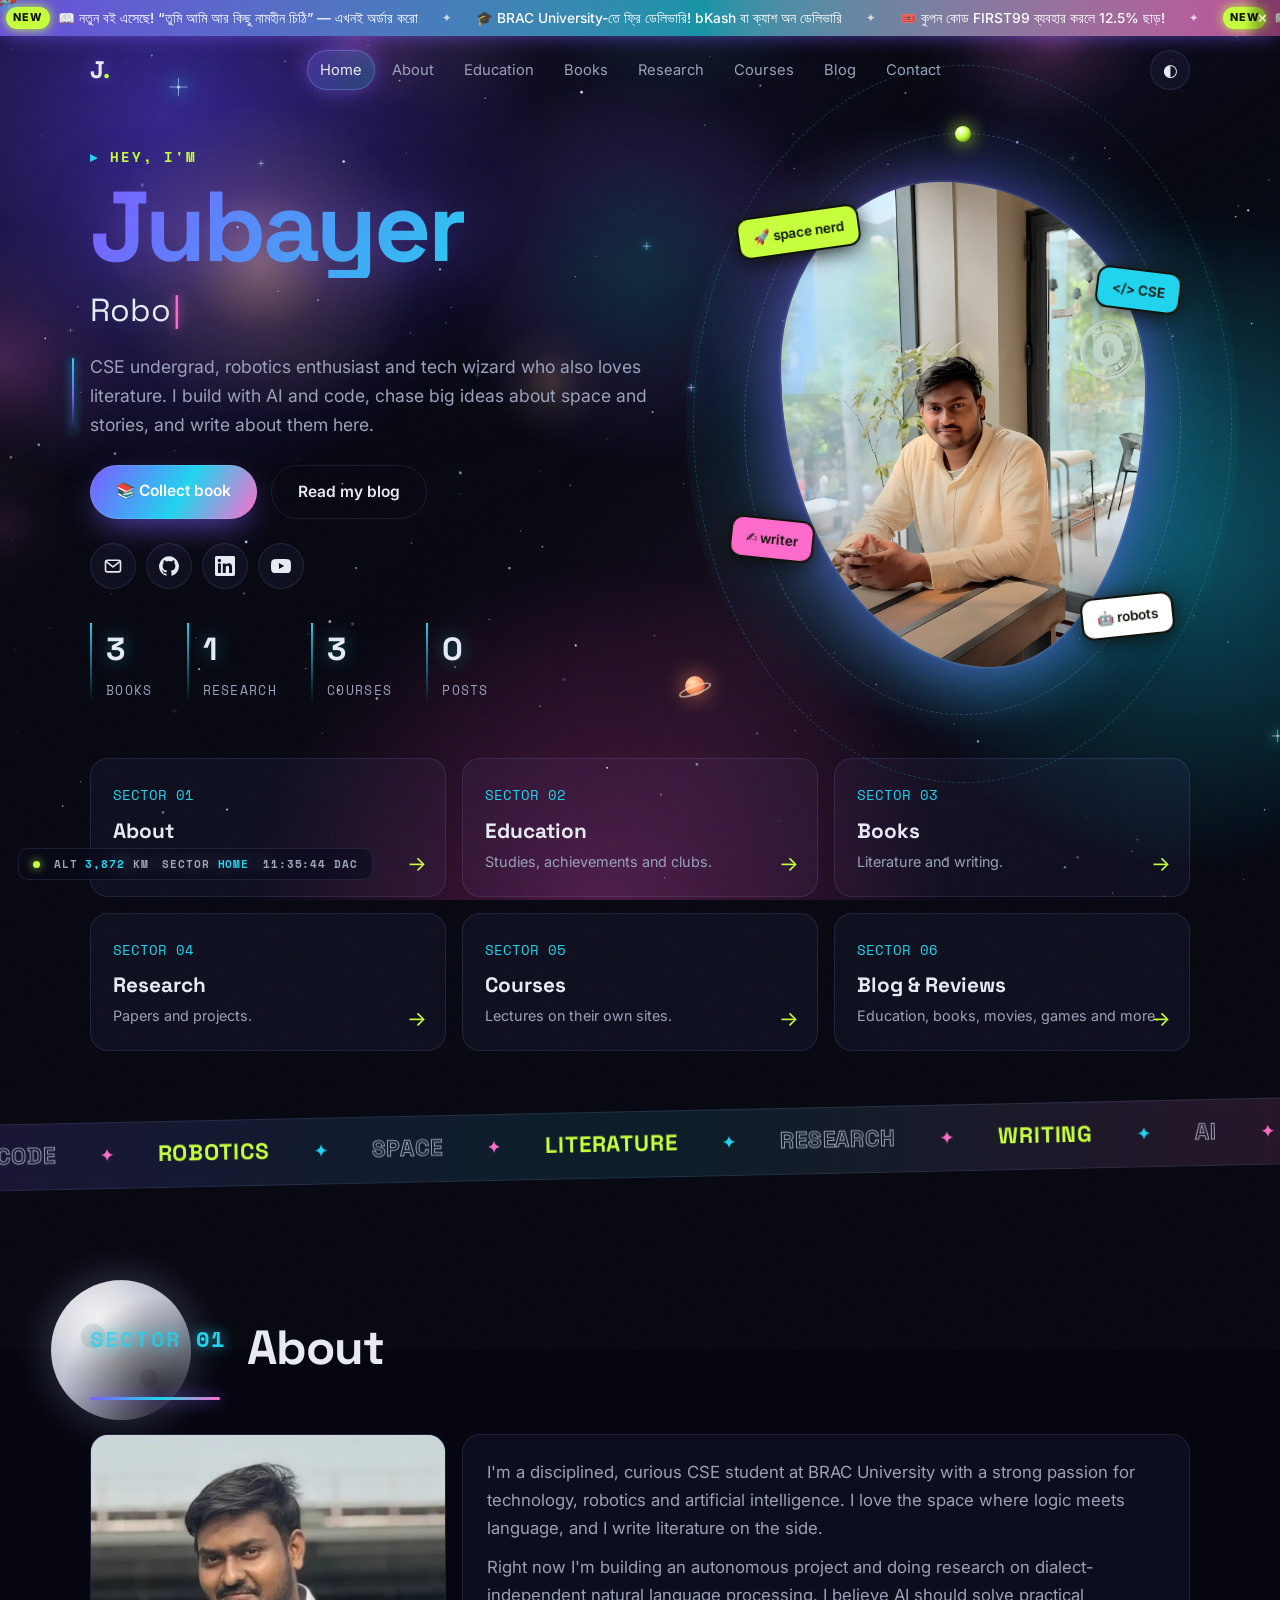
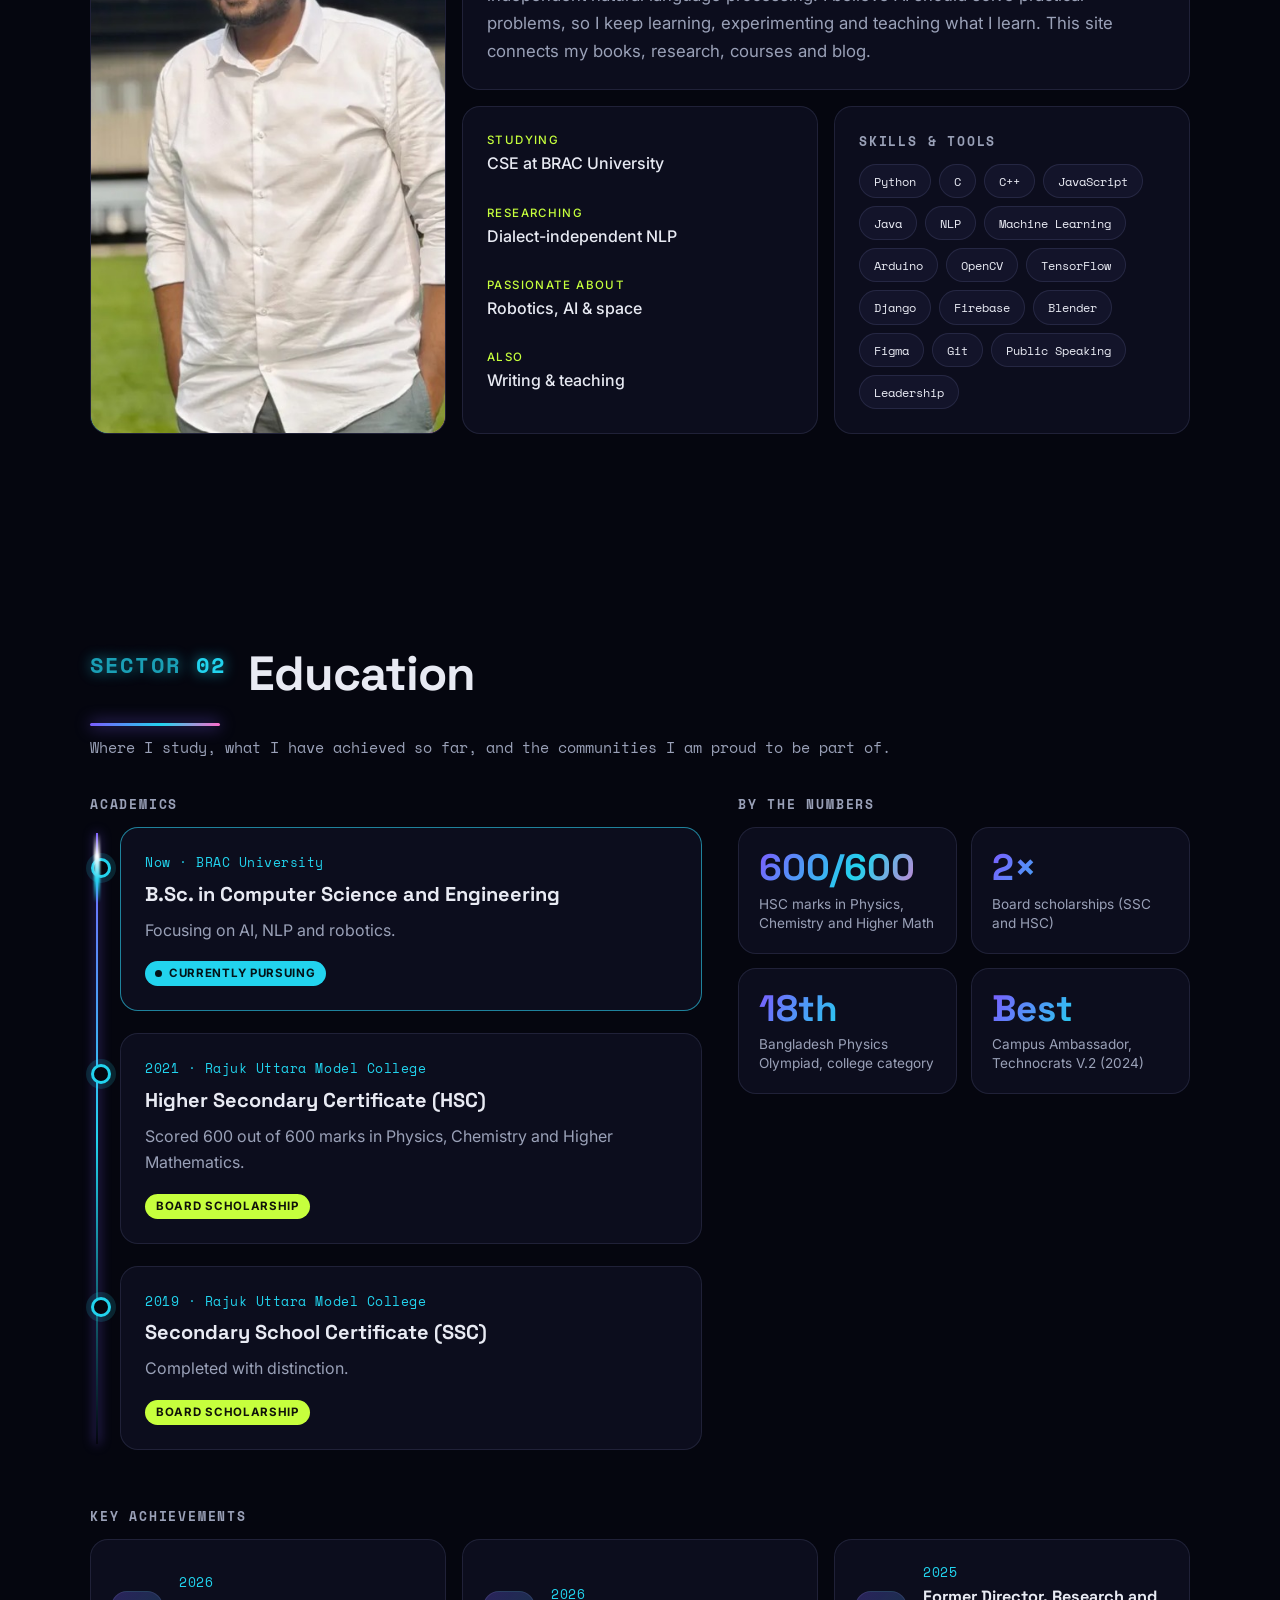
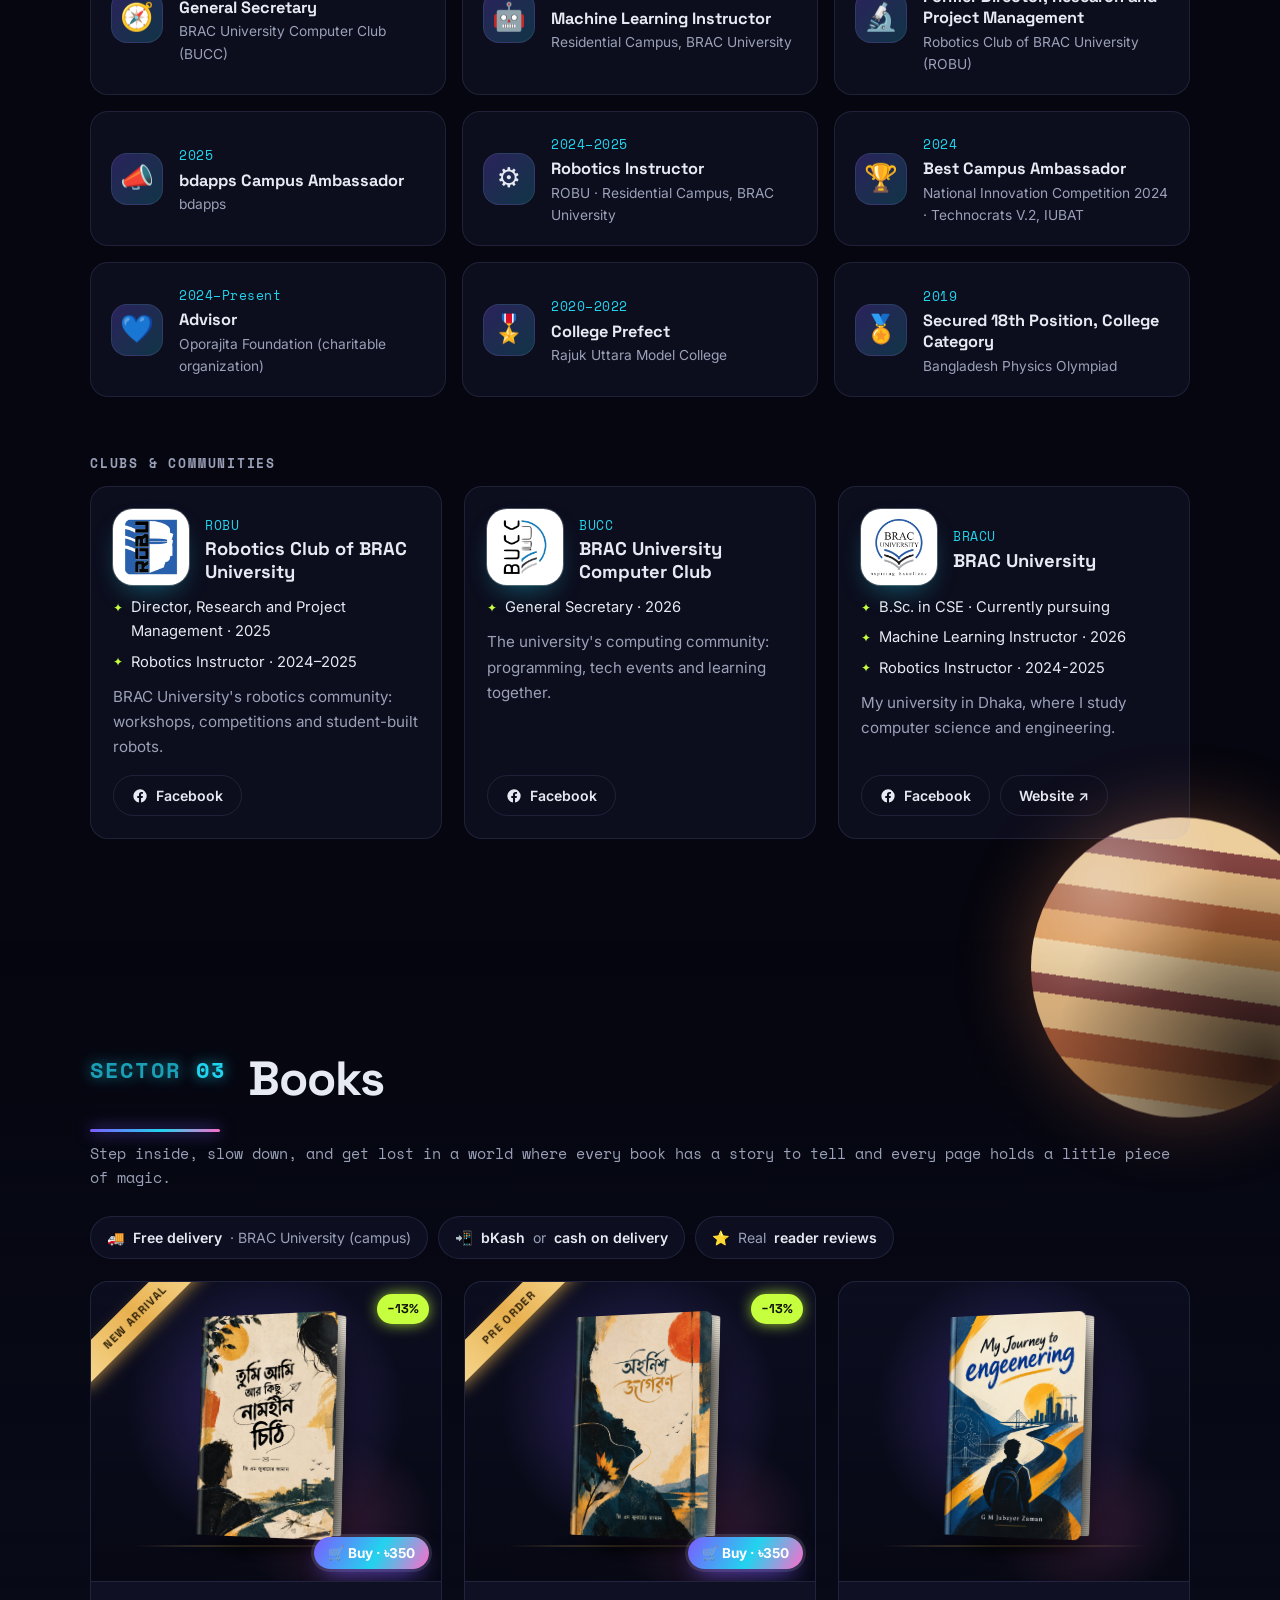
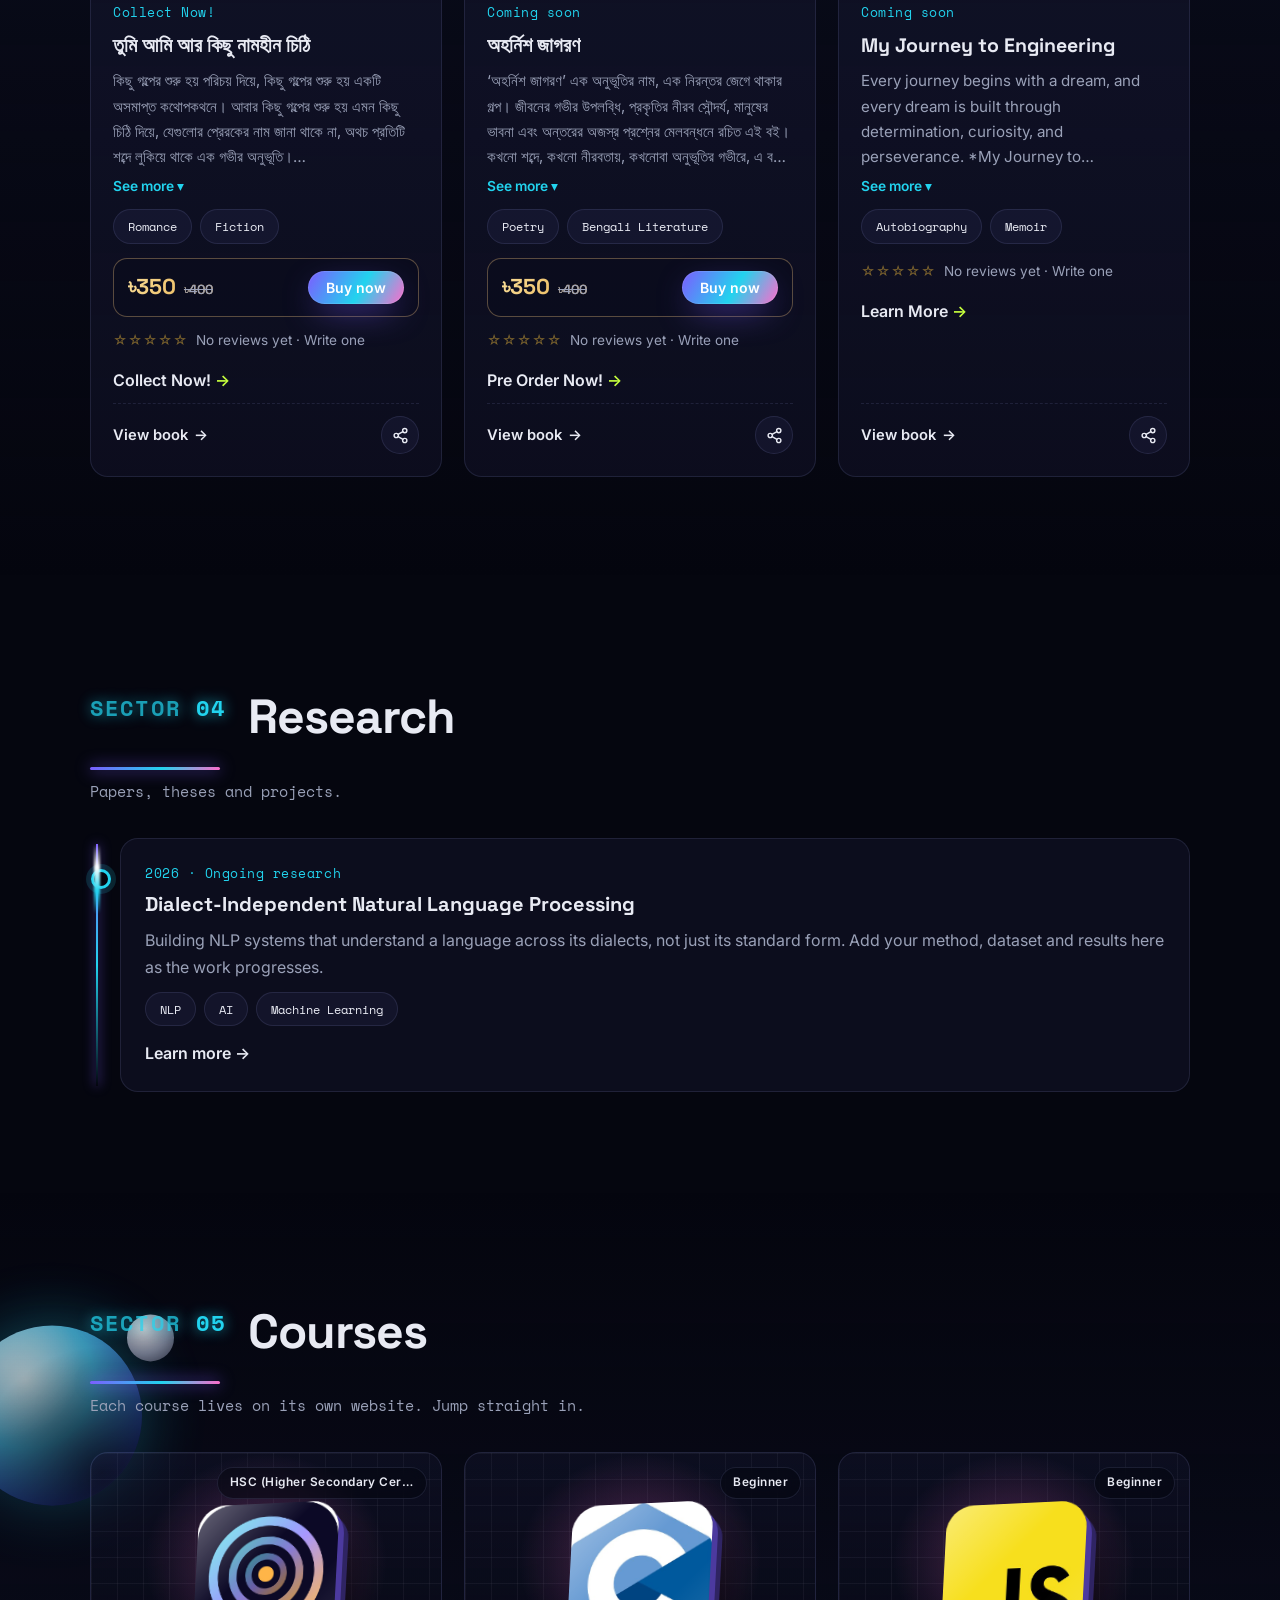
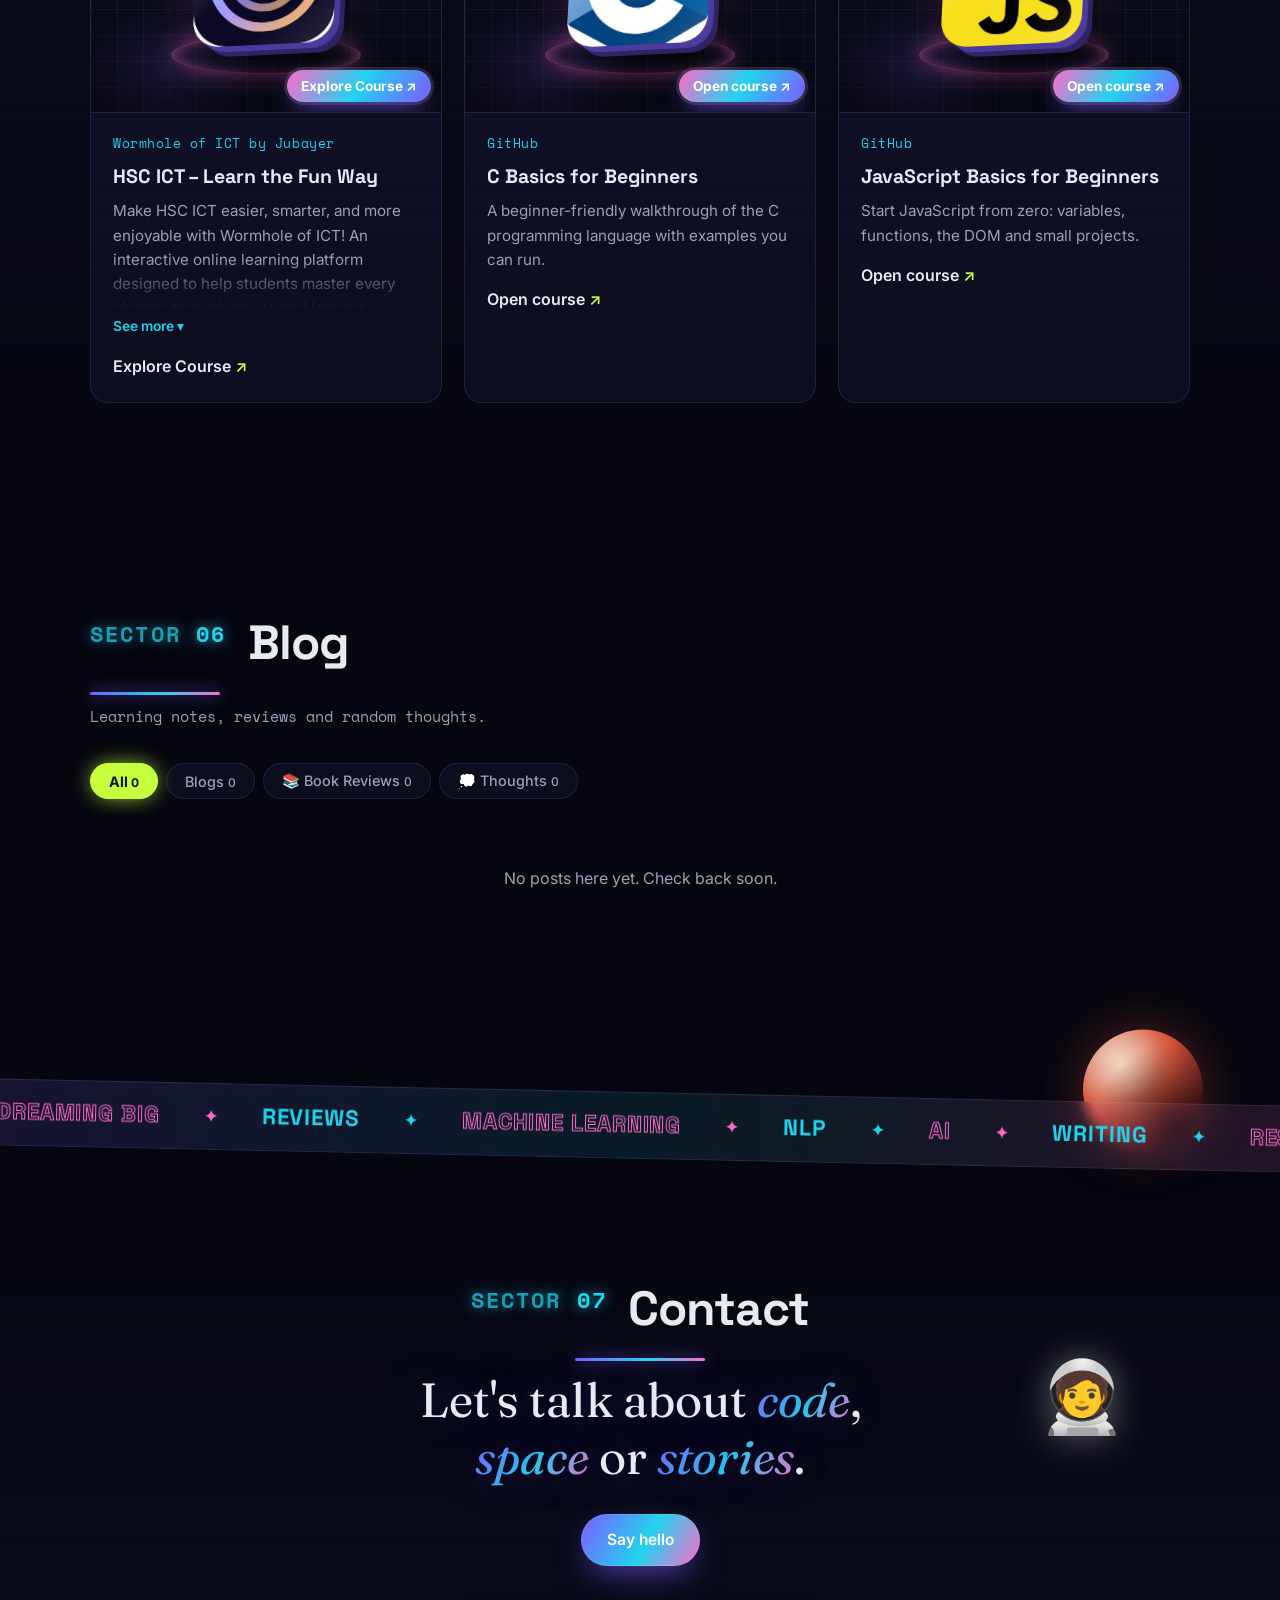
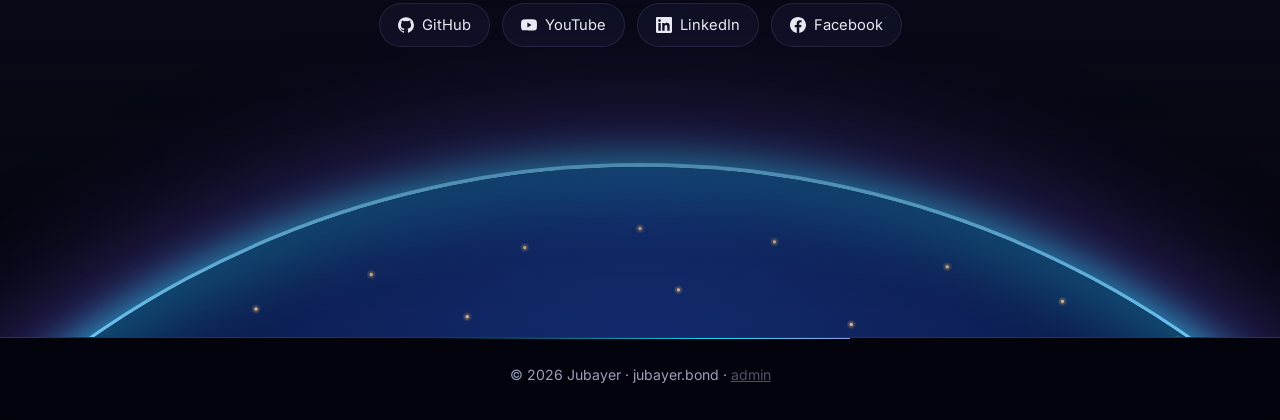
==== commit 63d0aa94: "Add files via upload" ====
--- a/index.html
+++ b/index.html
@@ -7,12 +7,19 @@
   <meta name="description" content="Portfolio of Jubayer — CSE student, robotics tinkerer and writer. Books, research, courses and a blog." />
   <link rel="canonical" href="https://jubayer.bond/" />
   <link rel="icon" href="favicon.svg" type="image/svg+xml" />
+  <meta property="og:site_name" content="Jubayer — jubayer.bond" />
   <meta property="og:type" content="website" />
+  <meta property="og:locale" content="en_US" />
   <meta property="og:url" content="https://jubayer.bond/" />
   <meta property="og:title" content="Jubayer — CSE Student, Writer &amp; Space Dreamer" />
   <meta property="og:description" content="Portfolio of Jubayer — CSE student, robotics tinkerer and writer. Books, research, courses and a blog." />
   <meta property="og:image" content="https://jubayer.bond/assets/me.jpg" />
+  <meta property="og:image:secure_url" content="https://jubayer.bond/assets/me.jpg" />
+  <meta property="og:image:alt" content="Jubayer" />
   <meta name="twitter:card" content="summary_large_image" />
+  <meta name="twitter:title" content="Jubayer — CSE Student, Writer &amp; Space Dreamer" />
+  <meta name="twitter:description" content="Portfolio of Jubayer — CSE student, robotics tinkerer and writer. Books, research, courses and a blog." />
+  <meta name="twitter:image" content="https://jubayer.bond/assets/me.jpg" />
   <meta name="theme-color" content="#05060f" />
   <link rel="preconnect" href="https://fonts.googleapis.com" />
   <link rel="preconnect" href="https://fonts.gstatic.com" crossorigin />
--- a/style.css
+++ b/style.css
@@ -614,3 +614,66 @@
 }
 @media (max-width:520px){.bp-back span{display:inline}.reel-item{width:116px}.reel-book{height:142px}}
 @media (prefers-reduced-motion:reduce){.bp{animation:none}}
+
+/* headlines running inside a book page's top bar */
+.bp-news{flex:1;min-width:0;align-self:stretch;display:flex;align-items:center;overflow:hidden;border-radius:999px;margin:0 6px;
+  background:linear-gradient(90deg,color-mix(in srgb,var(--a) 22%,transparent),color-mix(in srgb,var(--b) 16%,transparent) 55%,color-mix(in srgb,var(--c) 20%,transparent));
+  border:1px solid color-mix(in srgb,var(--b) 30%,var(--line));
+  -webkit-mask-image:linear-gradient(90deg,transparent,#000 5%,#000 95%,transparent);mask-image:linear-gradient(90deg,transparent,#000 5%,#000 95%,transparent)}
+.bpn-track{display:flex;width:max-content;animation:bpn var(--bpn-dur,30s) linear infinite}
+.bp-news:hover .bpn-track,.bp-news:focus-within .bpn-track,.bp-news.hold .bpn-track{animation-play-state:paused}
+@keyframes bpn{to{transform:translateX(-50%)}}
+.bp-news.still{overflow-x:auto}.bp-news.still .bpn-track{animation:none}
+.bpn-run{display:flex;align-items:center;flex:none;white-space:nowrap}
+.bpn-i{display:inline-flex;align-items:center;gap:8px;padding:0 4px;font-size:.88rem;font-weight:500;color:var(--text);text-decoration:none}
+a.bpn-i:hover span{text-decoration:underline;text-underline-offset:3px}
+.bpn-dot{font-style:normal;opacity:.6;padding:0 16px;font-size:.72rem;color:var(--b)}
+.bp.has-news .bp-crumb{display:none}
+@media (max-width:820px){.bp-news{margin:0 2px}.bpn-i{font-size:.8rem}.bp.has-news .bp-back span{display:none}}
+
+/* ================= Floating "Offers" button on a book page ================= */
+.bp-offers{position:absolute;right:max(16px,3vw);bottom:max(18px,env(safe-area-inset-bottom));z-index:5;display:flex;flex-direction:column;align-items:flex-end;gap:12px;pointer-events:none}
+.bp-offers[hidden]{display:none}
+.bp-offers>*{pointer-events:auto}
+.bpo-btn{position:relative;display:inline-flex;align-items:center;gap:8px;padding:12px 18px 12px 14px;border-radius:999px;border:0;cursor:pointer;color:#2b1d04;
+  font:inherit;font-weight:700;font-size:.95rem;background:linear-gradient(120deg,#f7dc96,#e8b04f 55%,#f7dc96);box-shadow:0 14px 30px -10px rgba(232,176,79,.85),0 0 0 3px rgba(255,255,255,.12);
+  animation:bpofloat 3.2s ease-in-out infinite}
+.bpo-btn::after{content:"";position:absolute;inset:-6px;border-radius:inherit;border:2px solid rgba(247,220,150,.7);opacity:0;animation:bporing 2.4s ease-out infinite;pointer-events:none}
+@keyframes bpofloat{50%{transform:translateY(-5px)}}
+@keyframes bporing{0%{transform:scale(.92);opacity:.9}100%{transform:scale(1.18);opacity:0}}
+.bpo-btn:hover{animation-play-state:paused;transform:translateY(-3px) scale(1.03)}
+.bpo-ico{font-size:1.2rem;display:inline-block;animation:bpowig 2.4s ease-in-out infinite}
+@keyframes bpowig{0%,70%,100%{transform:rotate(0)}78%{transform:rotate(-14deg)}86%{transform:rotate(12deg)}94%{transform:rotate(-6deg)}}
+.bpo-n{min-width:22px;height:22px;padding:0 6px;border-radius:999px;display:grid;place-items:center;font-size:.75rem;color:#fff;background:#e2136e}
+.bpo-panel{width:min(340px,calc(100vw - 32px));max-height:min(60vh,460px);overflow-y:auto;padding:14px;border-radius:20px;background:var(--bg2);border:1px solid color-mix(in srgb,#e8b04f 40%,var(--line));
+  box-shadow:0 30px 70px -20px rgba(0,0,0,.8);display:grid;gap:10px;animation:smi .25s ease}
+.bpo-panel[hidden]{display:none}
+.bpo-head{display:flex;align-items:center;justify-content:space-between}
+.bpo-x{width:30px;height:30px;border-radius:50%;border:1px solid var(--line);background:var(--card);color:var(--text);cursor:pointer}
+.bpo-cp{display:flex;border-radius:14px;overflow:hidden;border:1.5px dashed color-mix(in srgb,#e8b04f 55%,var(--line));background:linear-gradient(110deg,color-mix(in srgb,#e8b04f 12%,transparent),color-mix(in srgb,var(--a) 10%,transparent))}
+.bpo-l{width:36%;flex:none;display:flex;flex-direction:column;justify-content:center;gap:3px;padding:12px;border-right:2px dashed color-mix(in srgb,#e8b04f 45%,var(--line))}
+.bpo-l span{font-family:"Space Grotesk",sans-serif;font-weight:700;font-size:1.15rem;line-height:1.05;background:linear-gradient(120deg,#f7dc96,#e8b04f);-webkit-background-clip:text;background-clip:text;color:transparent}
+[data-theme="light"] .bpo-l span{background:linear-gradient(120deg,#b7791f,#8a5a12);-webkit-background-clip:text;background-clip:text}
+.bpo-l small{font-size:.72rem;color:var(--muted);line-height:1.3}
+.bpo-r{flex:1;display:flex;flex-direction:column;align-items:flex-start;gap:3px;padding:10px 12px}
+.bpo-r b{letter-spacing:.1em}
+.bpo-r em{font-style:normal;font-size:.72rem;color:var(--muted)}
+.bpo-use{margin-top:4px;padding:6px 12px;border-radius:999px;border:0;background:var(--grad);color:#fff;font:inherit;font-size:.8rem;font-weight:600;cursor:pointer}
+.bpo-foot{font-size:.75rem;color:var(--muted);text-align:center}
+@media (max-width:520px){.bpo-txt{display:none}.bpo-btn{padding:12px 14px}}
+@media (prefers-reduced-motion:reduce){.bpo-btn,.bpo-btn::after,.bpo-ico{animation:none}}
+/* offers shown right on the book page, under the buttons */
+.bp-inline-offers{width:100%;max-width:460px;display:grid;gap:10px;animation:smi .4s ease}
+.bp-inline-offers[hidden]{display:none}
+.bpi-head{font-weight:700;font-size:.95rem}
+.bp-inline-offers .bpo-cp{position:relative;box-shadow:0 14px 34px -20px rgba(232,176,79,.7)}
+.bp-inline-offers .bpo-cp::after{content:"";position:absolute;inset:0;pointer-events:none;background:linear-gradient(100deg,transparent 30%,rgba(255,255,255,.14) 45%,transparent 60%);transform:translateX(-100%);animation:cpshine 4.5s ease-in-out infinite}
+@keyframes cpshine{55%,100%{transform:translateX(100%)}}
+/* the floating button hides while the tickets above are on screen */
+.bp-offers.off{opacity:0;transform:translateY(16px);pointer-events:none}
+.bp-offers.off>*{pointer-events:none}
+.bp-offers{transition:opacity .3s,transform .3s}
+@media (prefers-reduced-motion:reduce){.bp-inline-offers .bpo-cp::after{animation:none}}
+
+/* touch screens: no mouse glow layer */
+@media (pointer:coarse){.glow{display:none}}
